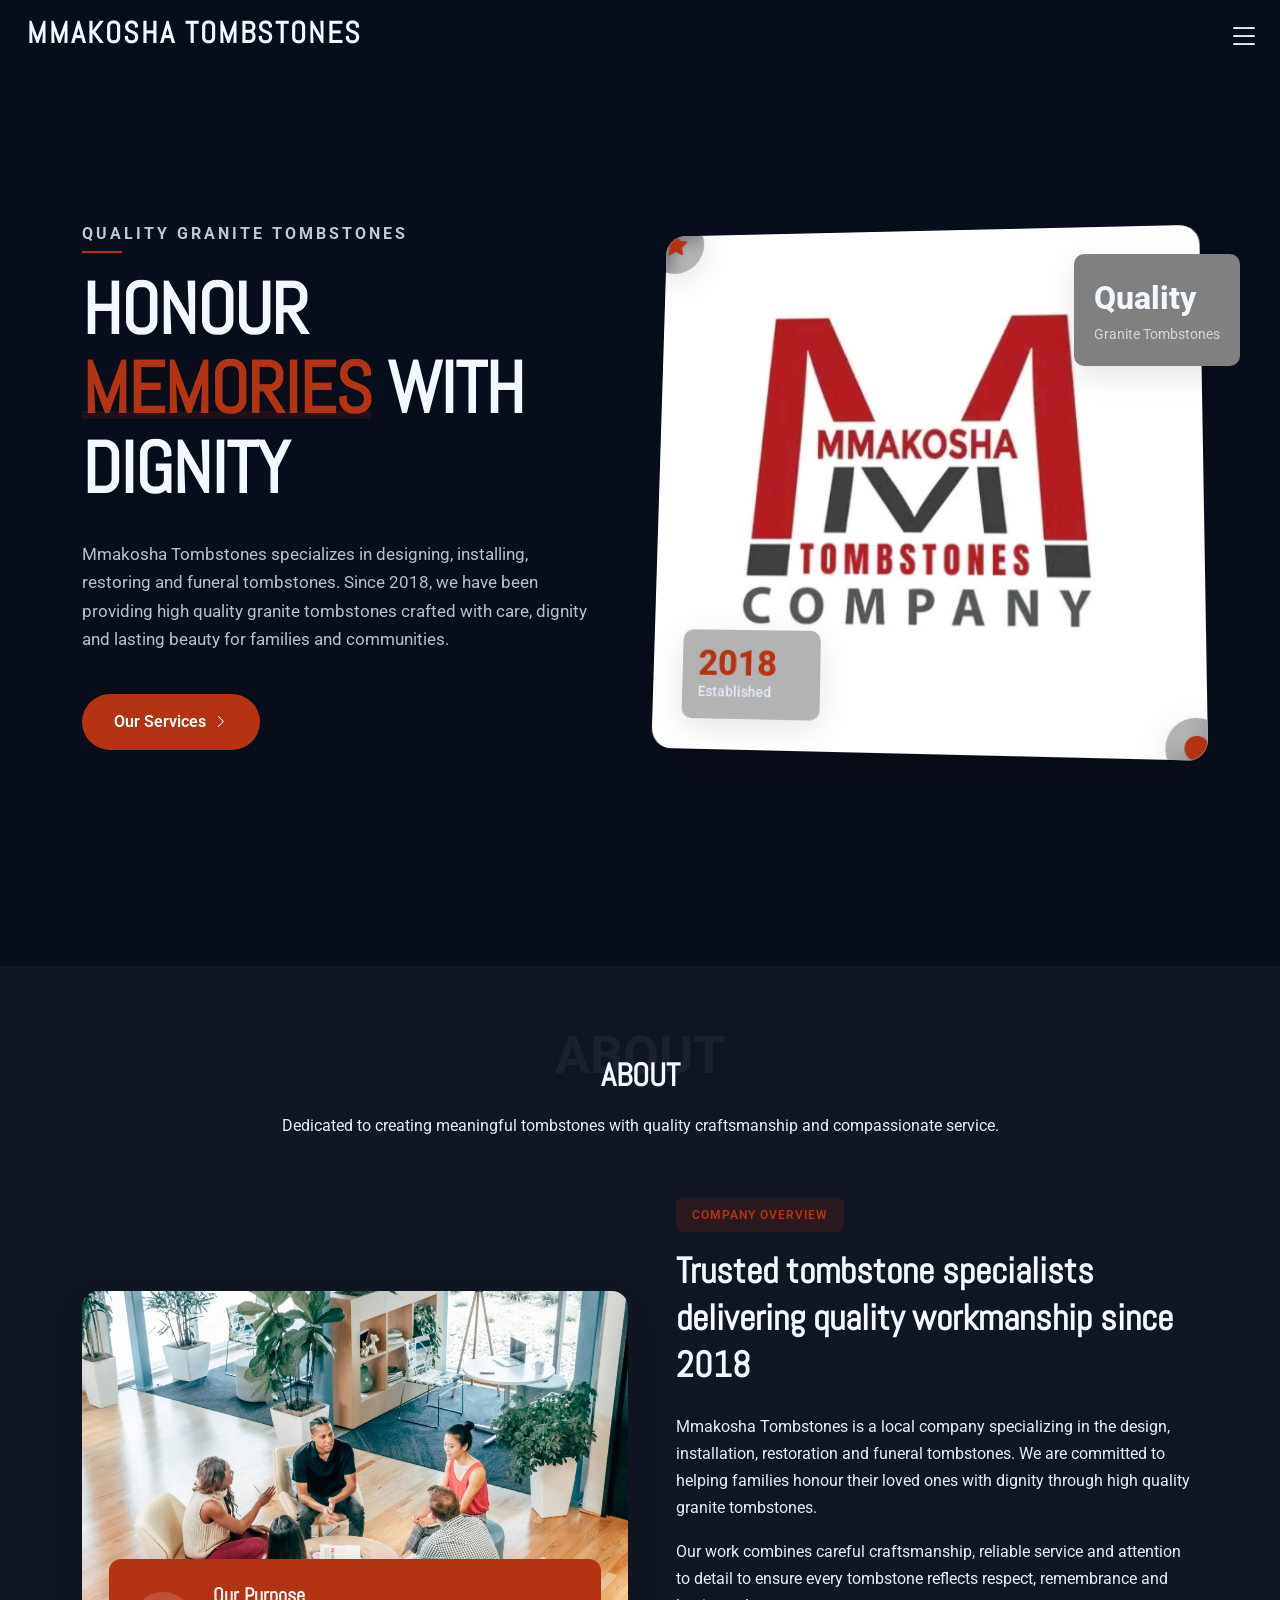
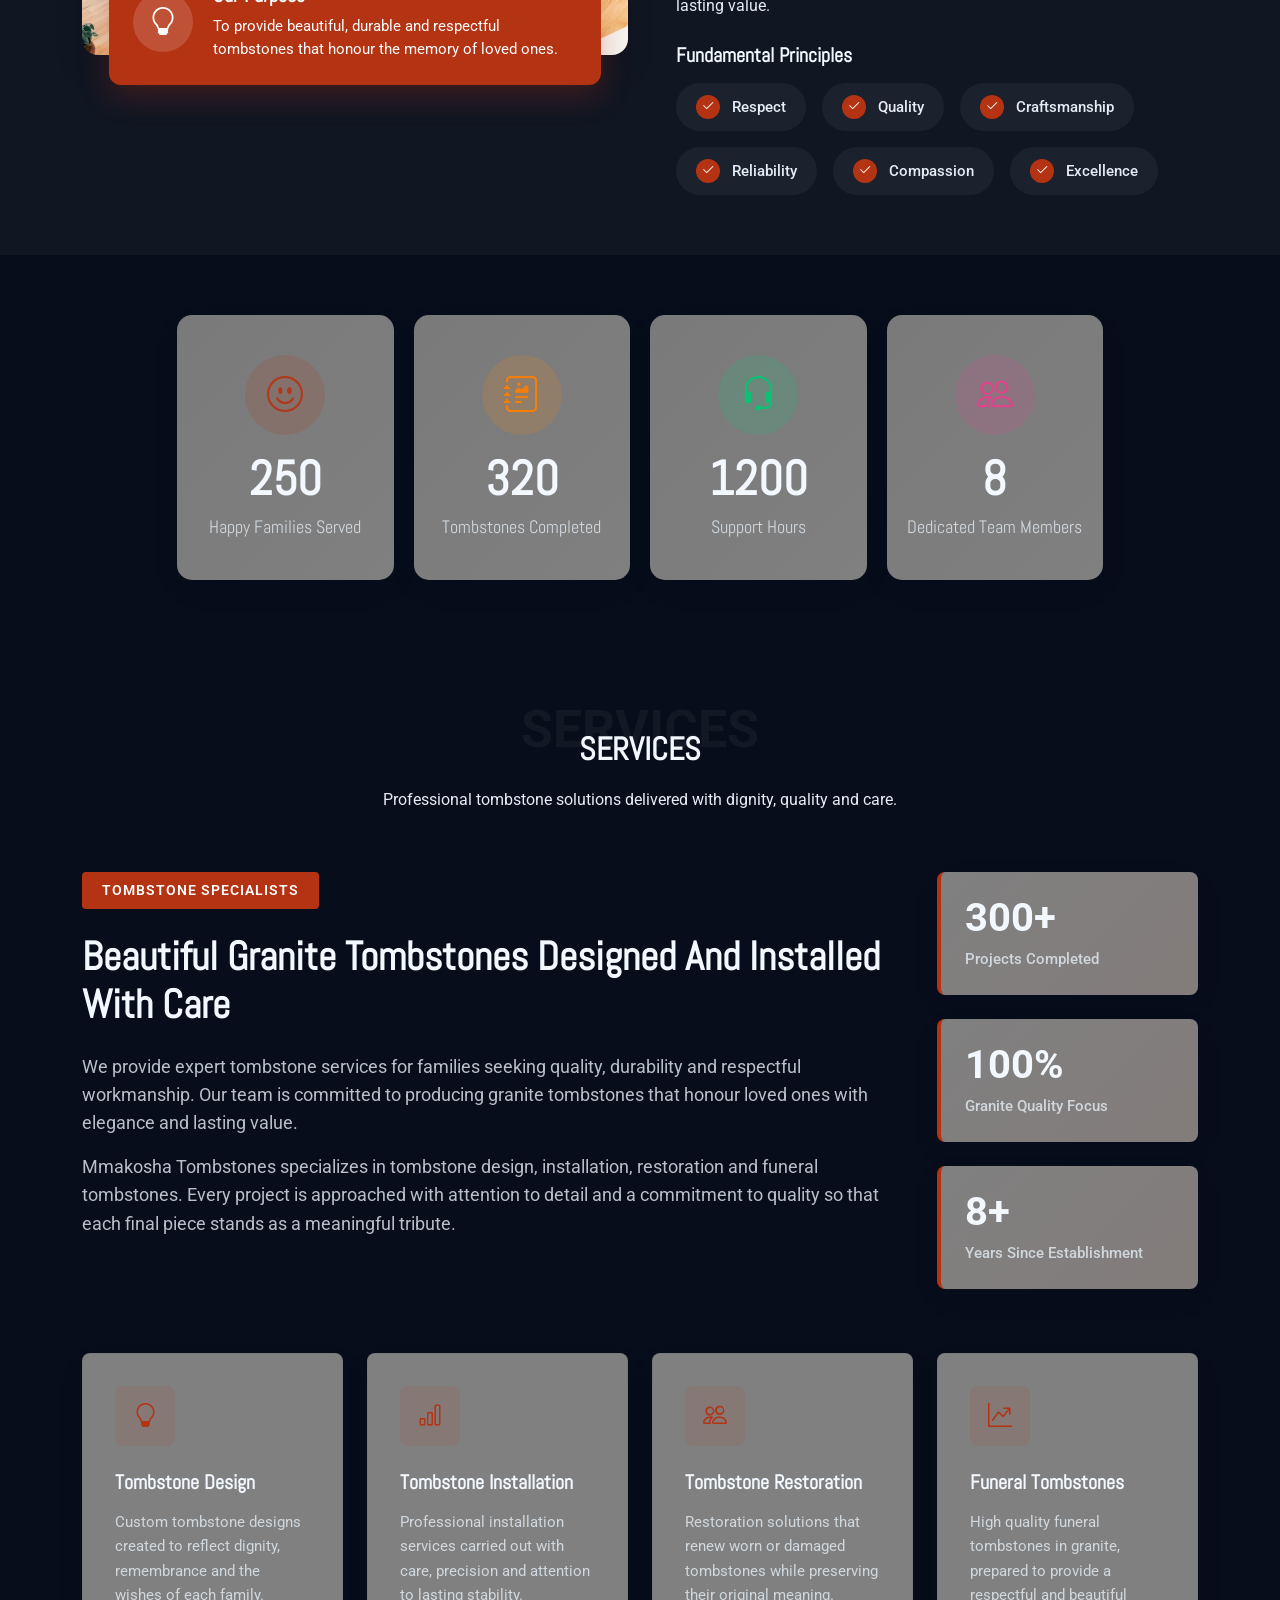
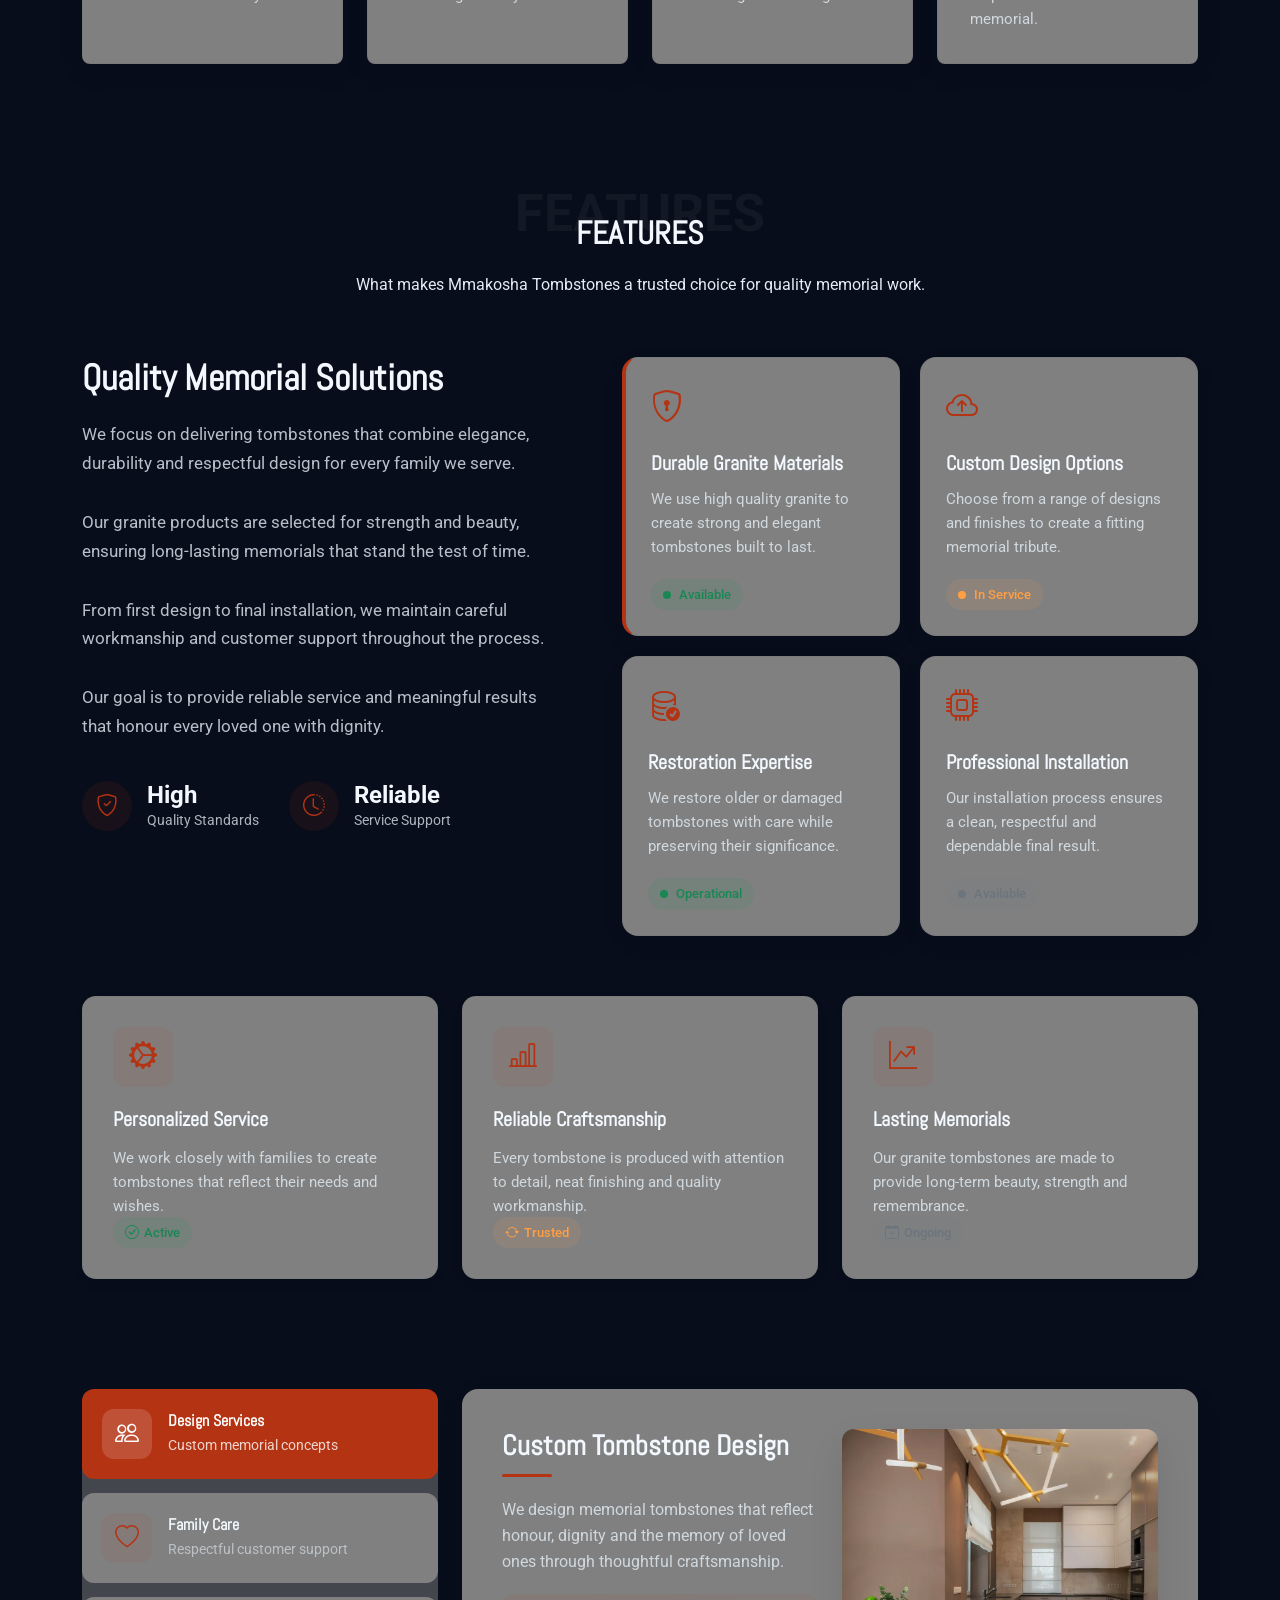
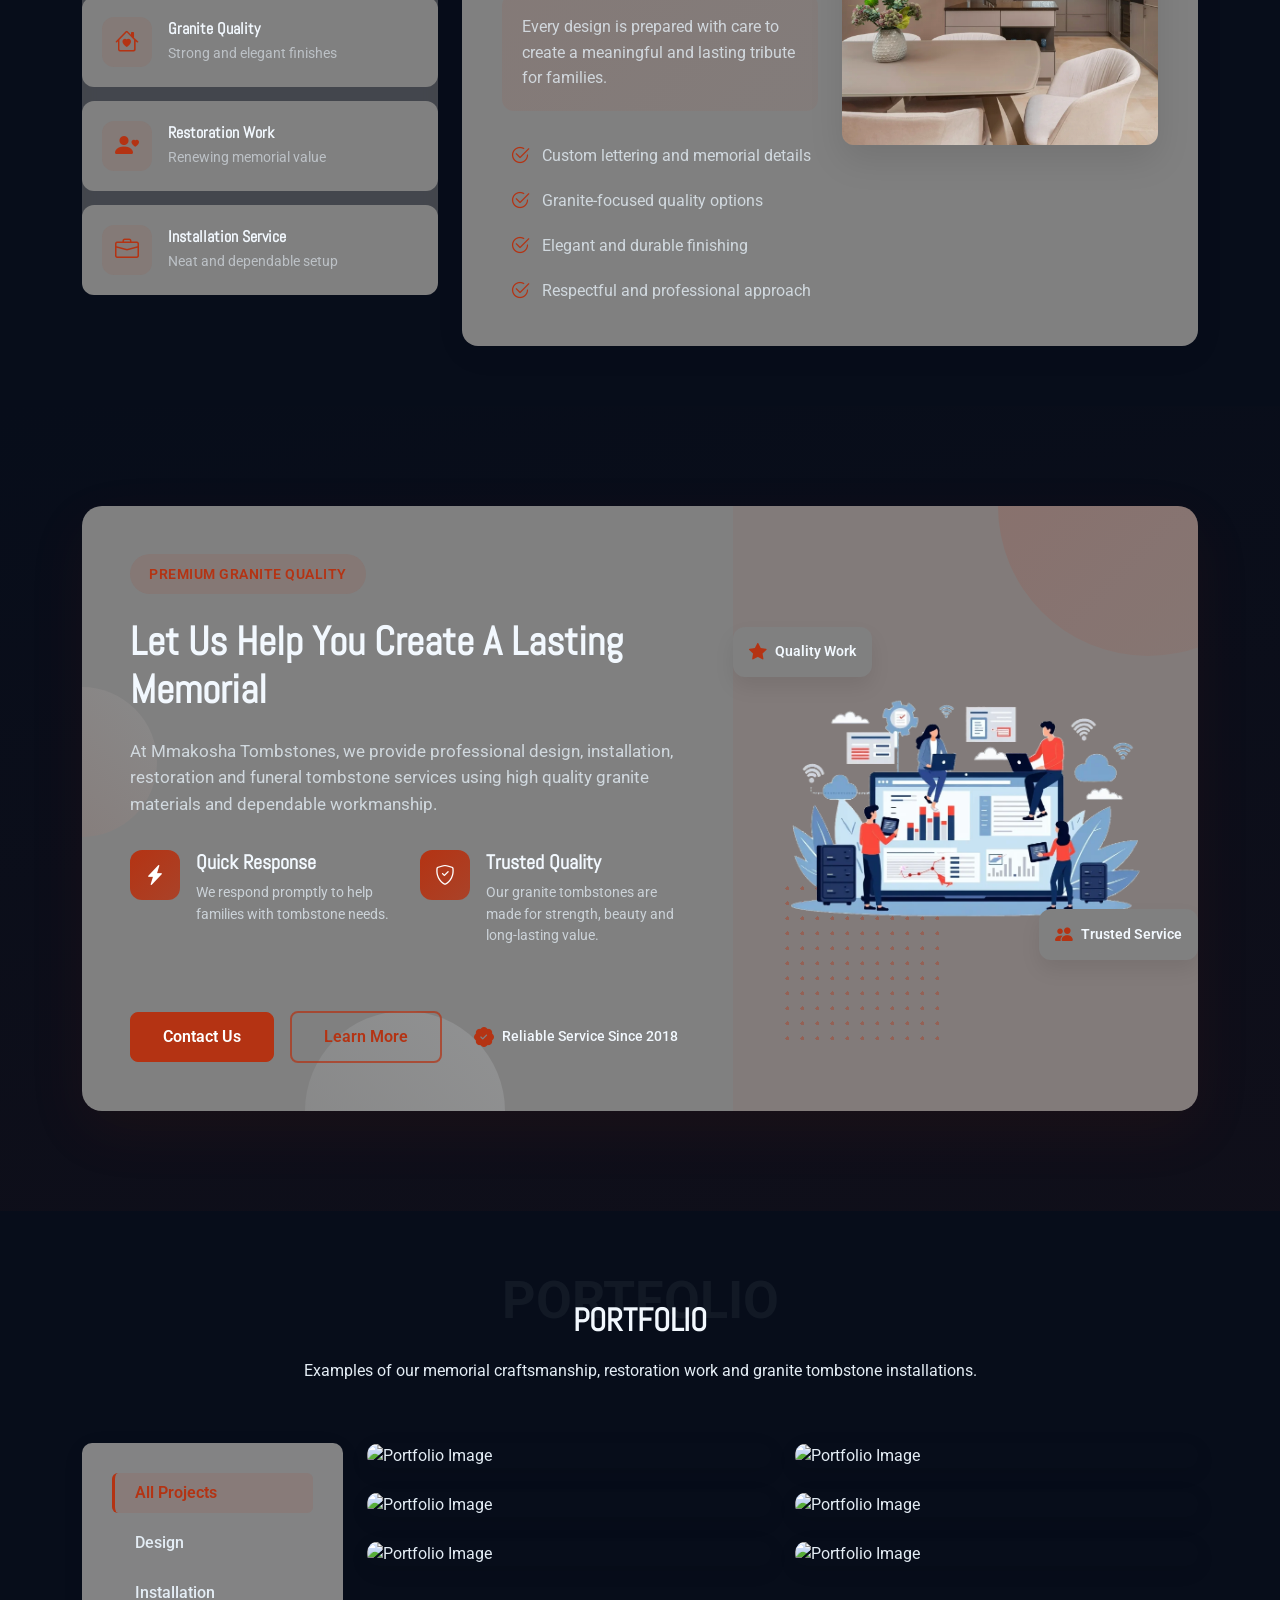
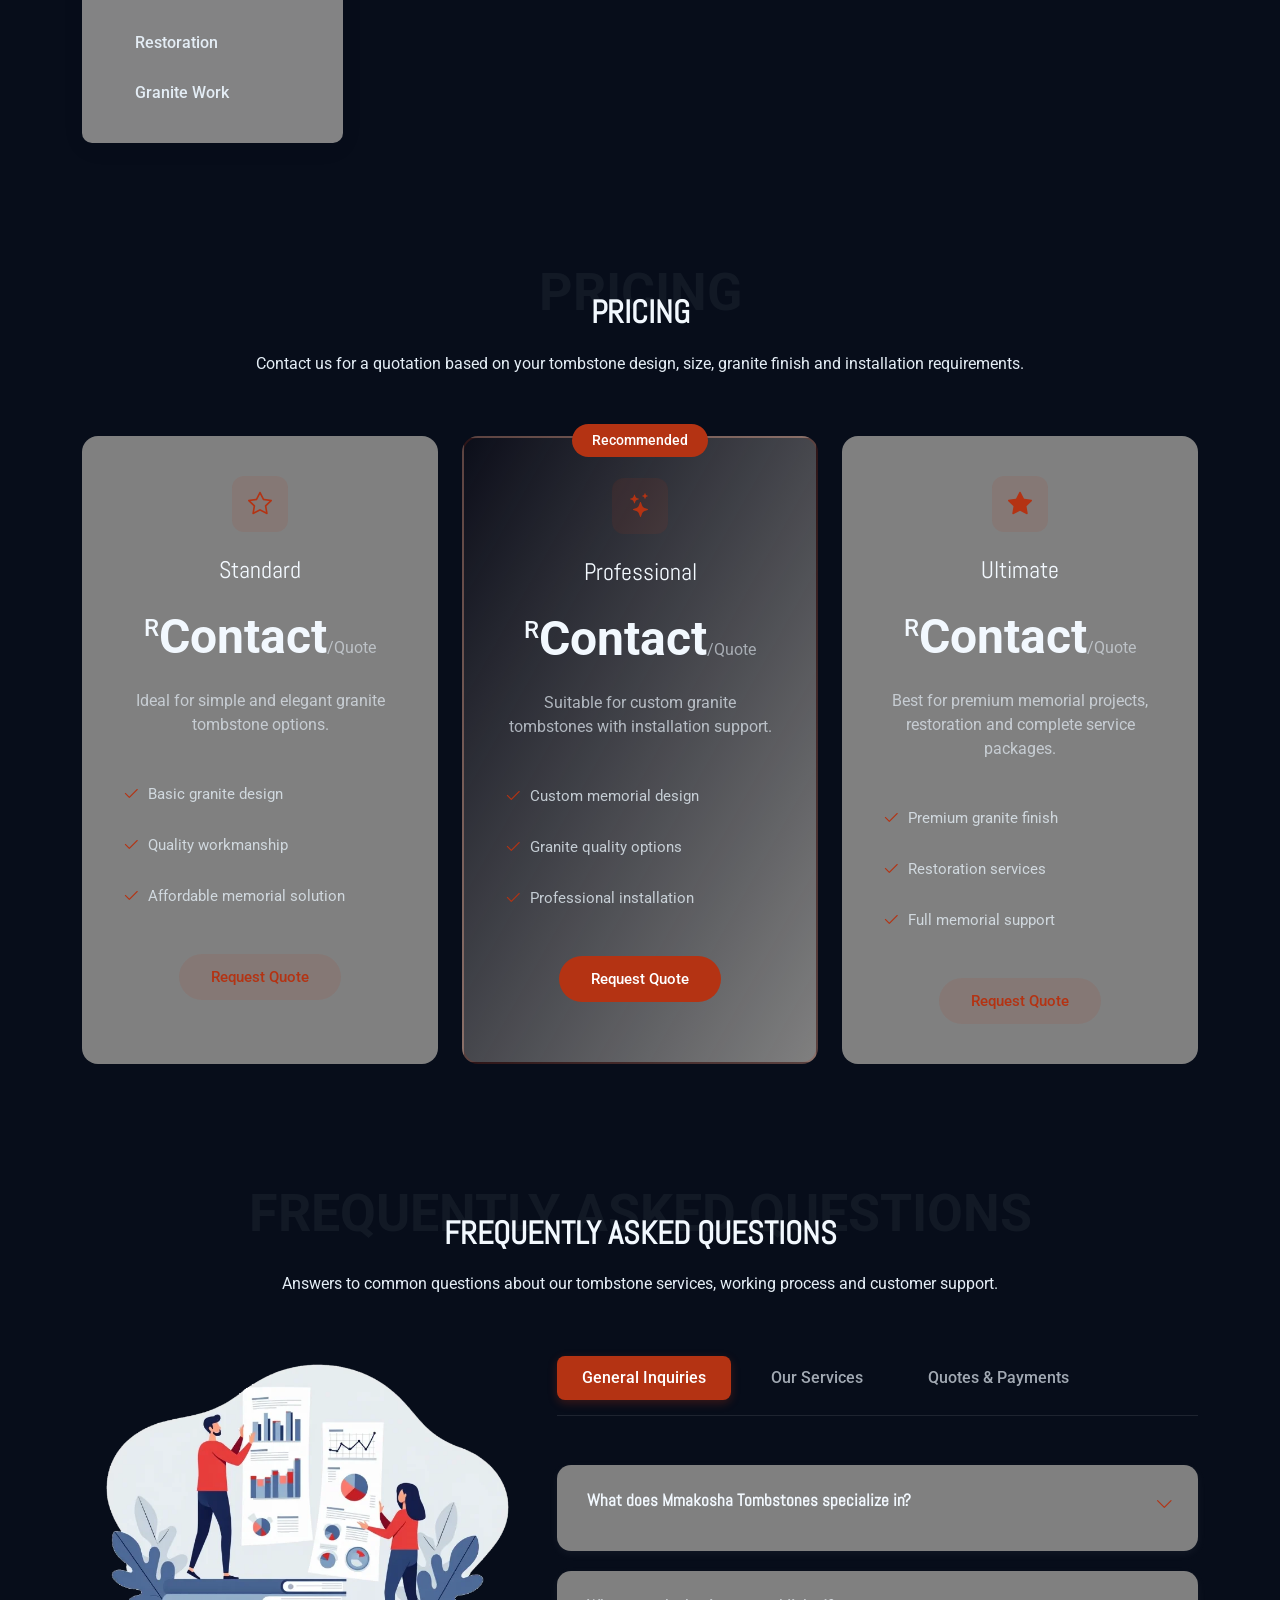
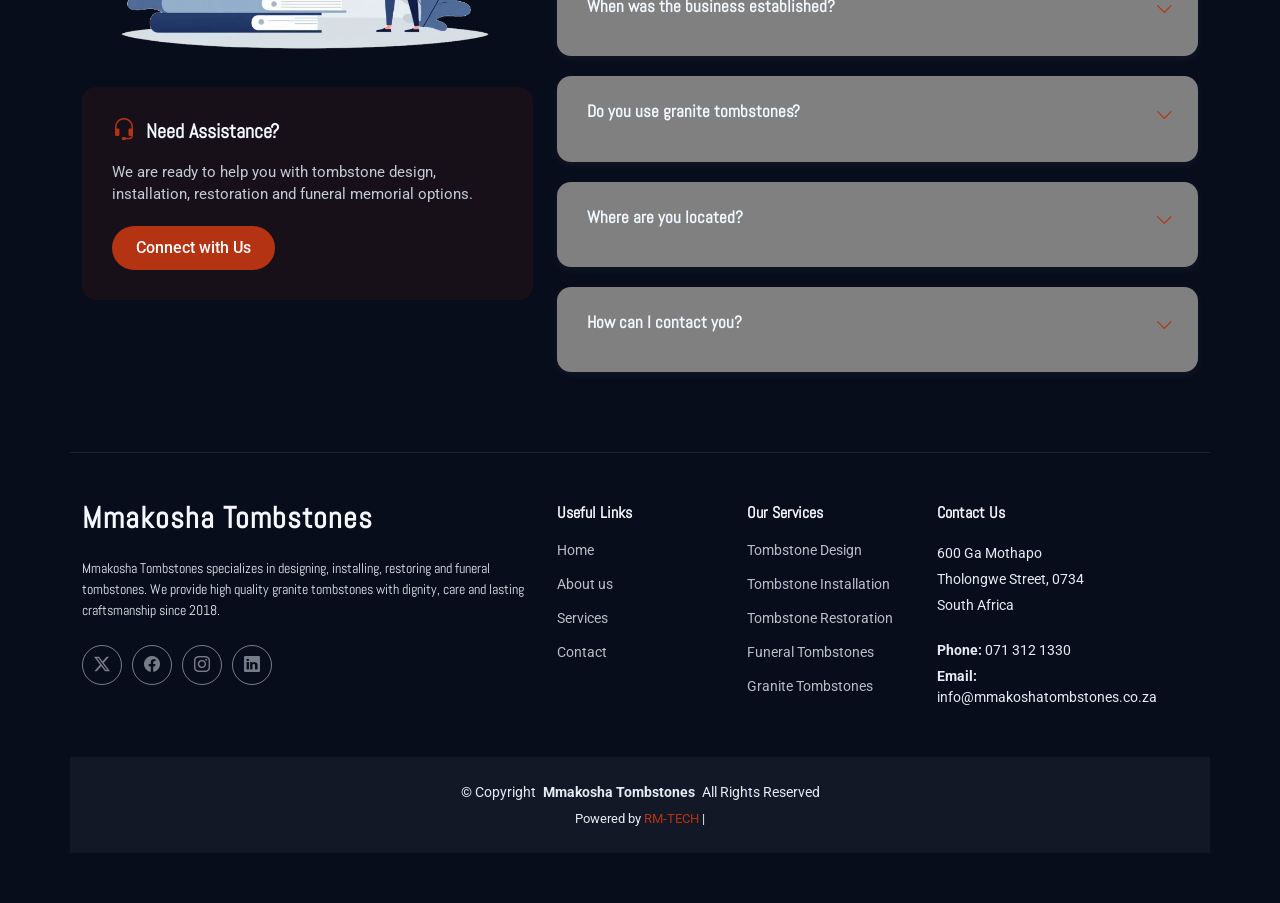
==== index.html @ a197d0bd "Initial commit" ====
<!DOCTYPE html>
<html lang="en">

<head>
  <meta charset="utf-8">
  <meta content="width=device-width, initial-scale=1.0" name="viewport">
  <title>Index - Mmakosha Tombstones</title>
  <meta name="description" content="Mmakosha Tombstones specializes in designing, installing, restoring and funeral tombstones with high quality granite tombstones. Established in 2018.">
  <meta name="keywords" content="Mmakosha Tombstones, granite tombstones, funeral tombstones, tombstone installation, tombstone restoration">

  <!-- Favicons -->
  <link href="assets/img/logo.jpg" rel="icon">
  <link href="assets/img/logo.jpg" rel="apple-touch-icon">

  <!-- Fonts -->
  <link href="https://fonts.googleapis.com" rel="preconnect">
  <link href="https://fonts.gstatic.com" rel="preconnect" crossorigin>
  <link href="https://fonts.googleapis.com/css2?family=Roboto:ital,wght@0,100;0,300;0,400;0,500;0,700;0,900;1,100;1,300;1,400;1,500;1,700;1,900&family=Mukta:wght@200;300;400;500;600;700;800&family=Abel:wght@400&display=swap" rel="stylesheet">

  <!-- Vendor CSS Files -->
  <link href="assets/vendor/bootstrap/css/bootstrap.min.css" rel="stylesheet">
  <link href="assets/vendor/bootstrap-icons/bootstrap-icons.css" rel="stylesheet">
  <link href="assets/vendor/aos/aos.css" rel="stylesheet">
  <link href="assets/vendor/swiper/swiper-bundle.min.css" rel="stylesheet">
  <link href="assets/vendor/glightbox/css/glightbox.min.css" rel="stylesheet">

  <!-- Main CSS File -->
  <link href="assets/css/main.css" rel="stylesheet">
</head>

<body class="index-page">

  <header id="header" class="header d-flex align-items-center position-relative">
    <div class="container-fluid position-relative d-flex align-items-center justify-content-between">

      <a href="index.html" class="logo d-flex align-items-center">
        <!-- Uncomment the line below if you also wish to use an image logo -->
        <!-- <img src="assets/img/logo.webp" alt=""> -->
        <h1 class="sitename">Mmakosha Tombstones</h1>
      </a>

      <nav id="navmenu" class="navmenu">
        <ul>
          <li><a href="#hero" class="active">Home</a></li>
          <li><a href="about.html">About</a></li>
          <li><a href="services.html">Services</a></li>
          <li><a href="contact.html">Contact</a></li>
        </ul>
        <i class="mobile-nav-toggle d-xl-none bi bi-list"></i>
      </nav>

    </div>
  </header>

  <main class="main">

    <!-- Hero Section -->
    <section id="hero" class="hero section">
      <div class="container">
        <div class="row align-items-center">
          <div class="col-lg-6 hero-content" data-aos="fade-up" data-aos-delay="100">
            <div class="subtitle">
              <span>QUALITY GRANITE TOMBSTONES</span>
            </div>

            <h1 class="title">
              HONOUR <span class="highlight">MEMORIES</span> WITH DIGNITY
            </h1>

            <div class="description">
              <p>Mmakosha Tombstones specializes in designing, installing, restoring and funeral tombstones. Since 2018, we have been providing high quality granite tombstones crafted with care, dignity and lasting beauty for families and communities.</p>
            </div>

            <div class="hero-buttons">
              <a href="#services" class="primary-btn">
                Our Services
                <i class="bi bi-chevron-right"></i>
              </a>
            </div>
          </div>

          <div class="col-lg-6 hero-visual" data-aos="fade-up" data-aos-delay="200">
            <div class="image-wrapper">
              <img src="assets/img/logo.jpg" alt="Mmakosha Tombstones" class="main-image">

              <div class="floating-element top-left">
                <i class="bi bi-star-fill"></i>
              </div>

              <div class="floating-element bottom-right">
                <i class="bi bi-circle-fill"></i>
              </div>

              <div class="experience-badge">
                <span class="years">2018</span>
                <span class="text">Established</span>
              </div>
            </div>

            <div class="client-counter">
              <div class="counter-number">
                <span>Quality</span>
              </div>
              <div class="counter-text">
                <span>Granite Tombstones</span>
              </div>
            </div>
          </div>
        </div>
      </div>
    </section><!-- /Hero Section -->

    <!-- About Section -->
    <section id="about" class="about section light-background">

      <!-- Section Title -->
      <div class="container section-title" data-aos="fade-up">
        <span class="description-title">About</span>
        <h2>About</h2>
        <p>Dedicated to creating meaningful tombstones with quality craftsmanship and compassionate service.</p>
      </div><!-- End Section Title -->

      <div class="container" data-aos="fade-up" data-aos-delay="100">

        <div class="row align-items-center gy-5">
          <div class="col-lg-6" data-aos="fade-up" data-aos-delay="100">
            <div class="about-image-wrapper position-relative">
              <img src="assets/img/about/about-8.webp" alt="About Mmakosha Tombstones" class="img-fluid rounded-4">
              <div class="mission-card">
                <div class="mission-icon">
                  <i class="bi bi-lightbulb"></i>
                </div>
                <div class="mission-content">
                  <h4>Our Purpose</h4>
                  <p>To provide beautiful, durable and respectful tombstones that honour the memory of loved ones.</p>
                </div>
              </div>
            </div>
          </div>

          <div class="col-lg-6" data-aos="fade-up" data-aos-delay="200">
            <div class="about-content ps-lg-4">
              <div class="tag-badge" data-aos="fade-up" data-aos-delay="100">COMPANY OVERVIEW</div>
              <h2 class="mb-4" data-aos="fade-up" data-aos-delay="200">Trusted tombstone specialists delivering quality workmanship since 2018</h2>

              <div class="about-info" data-aos="fade-up" data-aos-delay="300">
                <p>Mmakosha Tombstones is a local company specializing in the design, installation, restoration and funeral tombstones. We are committed to helping families honour their loved ones with dignity through high quality granite tombstones.</p>
                <p>Our work combines careful craftsmanship, reliable service and attention to detail to ensure every tombstone reflects respect, remembrance and lasting value.</p>
              </div>

              <h4 class="values-title mt-4 mb-3" data-aos="fade-up" data-aos-delay="400">Fundamental Principles</h4>

              <div class="values-list" data-aos="fade-up" data-aos-delay="500">
                <div class="value-item">
                  <div class="value-icon"><i class="bi bi-check2"></i></div>
                  <span class="value-text">Respect</span>
                </div>
                <div class="value-item">
                  <div class="value-icon"><i class="bi bi-check2"></i></div>
                  <span class="value-text">Quality</span>
                </div>
                <div class="value-item">
                  <div class="value-icon"><i class="bi bi-check2"></i></div>
                  <span class="value-text">Craftsmanship</span>
                </div>
                <div class="value-item">
                  <div class="value-icon"><i class="bi bi-check2"></i></div>
                  <span class="value-text">Reliability</span>
                </div>
                <div class="value-item">
                  <div class="value-icon"><i class="bi bi-check2"></i></div>
                  <span class="value-text">Compassion</span>
                </div>
                <div class="value-item">
                  <div class="value-icon"><i class="bi bi-check2"></i></div>
                  <span class="value-text">Excellence</span>
                </div>
              </div>
            </div>
          </div>
        </div>

      </div>

    </section><!-- /About Section -->

    <!-- Stats Section -->
    <section id="stats" class="stats section">

      <div class="container" data-aos="fade-up" data-aos-delay="100">

        <div class="row justify-content-center">
          <div class="col-lg-10">
            <div class="stats-wrapper">
              <div class="stats-item" data-aos="zoom-in" data-aos-delay="150">
                <div class="icon-wrapper">
                  <i class="bi bi-emoji-smile"></i>
                </div>
                <span data-purecounter-start="0" data-purecounter-end="250" data-purecounter-duration="1" class="purecounter"></span>
                <p>Happy Families Served</p>
              </div><!-- End Stats Item -->

              <div class="stats-item" data-aos="zoom-in" data-aos-delay="200">
                <div class="icon-wrapper">
                  <i class="bi bi-journal-richtext"></i>
                </div>
                <span data-purecounter-start="0" data-purecounter-end="320" data-purecounter-duration="1" class="purecounter"></span>
                <p>Tombstones Completed</p>
              </div><!-- End Stats Item -->

              <div class="stats-item" data-aos="zoom-in" data-aos-delay="250">
                <div class="icon-wrapper">
                  <i class="bi bi-headset"></i>
                </div>
                <span data-purecounter-start="0" data-purecounter-end="1200" data-purecounter-duration="1" class="purecounter"></span>
                <p>Support Hours</p>
              </div><!-- End Stats Item -->

              <div class="stats-item" data-aos="zoom-in" data-aos-delay="300">
                <div class="icon-wrapper">
                  <i class="bi bi-people"></i>
                </div>
                <span data-purecounter-start="0" data-purecounter-end="8" data-purecounter-duration="1" class="purecounter"></span>
                <p>Dedicated Team Members</p>
              </div><!-- End Stats Item -->
            </div>
          </div>
        </div>

      </div>

    </section><!-- /Stats Section -->

    <!-- Services Section -->
    <section id="services" class="services section">

      <!-- Section Title -->
      <div class="container section-title" data-aos="fade-up">
        <span class="description-title">Services</span>
        <h2>Services</h2>
        <p>Professional tombstone solutions delivered with dignity, quality and care.</p>
      </div><!-- End Section Title -->

      <div class="container" data-aos="fade-up" data-aos-delay="100">

        <div class="services-header">
          <div class="row">
            <div class="col-lg-9" data-aos="fade-right">
              <div class="services-intro">
                <div class="services-tag">Tombstone Specialists</div>
                <h2>Beautiful Granite Tombstones Designed And Installed With Care</h2>
                <p>We provide expert tombstone services for families seeking quality, durability and respectful workmanship. Our team is committed to producing granite tombstones that honour loved ones with elegance and lasting value.</p>
                <p>Mmakosha Tombstones specializes in tombstone design, installation, restoration and funeral tombstones. Every project is approached with attention to detail and a commitment to quality so that each final piece stands as a meaningful tribute.</p>
              </div>
            </div>
            <div class="col-lg-3" data-aos="fade-left">
              <div class="services-stats">
                <div class="stat-item">
                  <span class="stat-number">300+</span>
                  <span class="stat-label">Projects Completed</span>
                </div>
                <div class="stat-item">
                  <span class="stat-number">100%</span>
                  <span class="stat-label">Granite Quality Focus</span>
                </div>
                <div class="stat-item">
                  <span class="stat-number">8+</span>
                  <span class="stat-label">Years Since Establishment</span>
                </div>
              </div>
            </div>
          </div>
        </div>

        <div class="row g-4">
          <div class="col-lg-3 col-md-6" data-aos="fade-up" data-aos-delay="100">
            <div class="service-card">
              <div class="service-card-inner">
                <div class="service-icon">
                  <i class="bi bi-lightbulb"></i>
                </div>
                <h3>Tombstone Design</h3>
                <p>Custom tombstone designs created to reflect dignity, remembrance and the wishes of each family.</p>
              </div>
            </div>
          </div>

          <div class="col-lg-3 col-md-6" data-aos="fade-up" data-aos-delay="200">
            <div class="service-card">
              <div class="service-card-inner">
                <div class="service-icon">
                  <i class="bi bi-bar-chart"></i>
                </div>
                <h3>Tombstone Installation</h3>
                <p>Professional installation services carried out with care, precision and attention to lasting stability.</p>
              </div>
            </div>
          </div>

          <div class="col-lg-3 col-md-6" data-aos="fade-up" data-aos-delay="300">
            <div class="service-card">
              <div class="service-card-inner">
                <div class="service-icon">
                  <i class="bi bi-people"></i>
                </div>
                <h3>Tombstone Restoration</h3>
                <p>Restoration solutions that renew worn or damaged tombstones while preserving their original meaning.</p>
              </div>
            </div>
          </div>

          <div class="col-lg-3 col-md-6" data-aos="fade-up" data-aos-delay="400">
            <div class="service-card">
              <div class="service-card-inner">
                <div class="service-icon">
                  <i class="bi bi-graph-up-arrow"></i>
                </div>
                <h3>Funeral Tombstones</h3>
                <p>High quality funeral tombstones in granite, prepared to provide a respectful and beautiful memorial.</p>
              </div>
            </div>
          </div>
        </div>

      </div>

    </section><!-- /Services Section -->

    <!-- Features Section -->
    <section id="features" class="features section">

      <!-- Section Title -->
      <div class="container section-title" data-aos="fade-up">
        <span class="description-title">Features</span>
        <h2>Features</h2>
        <p>What makes Mmakosha Tombstones a trusted choice for quality memorial work.</p>
      </div><!-- End Section Title -->

      <div class="container" data-aos="fade-up" data-aos-delay="100">

        <div class="features-overview">
          <div class="main-heading" data-aos="fade-right" data-aos-delay="200">
            <h2>Quality Memorial Solutions</h2>
            <p>We focus on delivering tombstones that combine elegance, durability and respectful design for every family we serve.</p>
            <p>Our granite products are selected for strength and beauty, ensuring long-lasting memorials that stand the test of time.</p>
            <p>From first design to final installation, we maintain careful workmanship and customer support throughout the process.</p>
            <p>Our goal is to provide reliable service and meaningful results that honour every loved one with dignity.</p>
            <div class="achievement-badges">
              <div class="achievement">
                <span class="achievement-icon">
                  <i class="bi bi-shield-check"></i>
                </span>
                <div class="achievement-info">
                  <span class="achievement-value">High</span>
                  <span class="achievement-label">Quality Standards</span>
                </div>
              </div>
              <div class="achievement">
                <span class="achievement-icon">
                  <i class="bi bi-clock-history"></i>
                </span>
                <div class="achievement-info">
                  <span class="achievement-value">Reliable</span>
                  <span class="achievement-label">Service Support</span>
                </div>
              </div>
            </div>
          </div>

          <div class="features-card-wrapper" data-aos="fade-left" data-aos-delay="300">
            <div class="features-row">
              <div class="feature-card feature-primary" data-aos="zoom-in" data-aos-delay="200">
                <div class="feature-icon">
                  <i class="bi bi-shield-lock"></i>
                </div>
                <div class="feature-details">
                  <h3>Durable Granite Materials</h3>
                  <p>We use high quality granite to create strong and elegant tombstones built to last.</p>
                  <div class="feature-status active">
                    <span class="status-indicator"></span>
                    <span class="status-text">Available</span>
                  </div>
                </div>
              </div>

              <div class="feature-card" data-aos="zoom-in" data-aos-delay="300">
                <div class="feature-icon">
                  <i class="bi bi-cloud-arrow-up"></i>
                </div>
                <div class="feature-details">
                  <h3>Custom Design Options</h3>
                  <p>Choose from a range of designs and finishes to create a fitting memorial tribute.</p>
                  <div class="feature-status pending">
                    <span class="status-indicator"></span>
                    <span class="status-text">In Service</span>
                  </div>
                </div>
              </div>
            </div>

            <div class="features-row">
              <div class="feature-card" data-aos="zoom-in" data-aos-delay="400">
                <div class="feature-icon">
                  <i class="bi bi-database-check"></i>
                </div>
                <div class="feature-details">
                  <h3>Restoration Expertise</h3>
                  <p>We restore older or damaged tombstones with care while preserving their significance.</p>
                  <div class="feature-status active">
                    <span class="status-indicator"></span>
                    <span class="status-text">Operational</span>
                  </div>
                </div>
              </div>

              <div class="feature-card" data-aos="zoom-in" data-aos-delay="500">
                <div class="feature-icon">
                  <i class="bi bi-cpu"></i>
                </div>
                <div class="feature-details">
                  <h3>Professional Installation</h3>
                  <p>Our installation process ensures a clean, respectful and dependable final result.</p>
                  <div class="feature-status scheduled">
                    <span class="status-indicator"></span>
                    <span class="status-text">Available</span>
                  </div>
                </div>
              </div>
            </div>
          </div>
        </div>

        <div class="additional-features" data-aos="fade-up" data-aos-delay="100">
          <div class="row gx-4 gy-4">
            <div class="col-lg-4 col-md-6" data-aos="fade-up" data-aos-delay="200">
              <div class="additional-feature-card">
                <div class="icon-container">
                  <i class="bi bi-gear-wide-connected"></i>
                </div>
                <h4>Personalized Service</h4>
                <p>We work closely with families to create tombstones that reflect their needs and wishes.</p>
                <div class="feature-tag active">
                  <i class="bi bi-check-circle"></i> Active
                </div>
              </div>
            </div>

            <div class="col-lg-4 col-md-6" data-aos="fade-up" data-aos-delay="300">
              <div class="additional-feature-card">
                <div class="icon-container">
                  <i class="bi bi-bar-chart-line"></i>
                </div>
                <h4>Reliable Craftsmanship</h4>
                <p>Every tombstone is produced with attention to detail, neat finishing and quality workmanship.</p>
                <div class="feature-tag pending">
                  <i class="bi bi-arrow-repeat"></i> Trusted
                </div>
              </div>
            </div>

            <div class="col-lg-4 col-md-6" data-aos="fade-up" data-aos-delay="400">
              <div class="additional-feature-card">
                <div class="icon-container">
                  <i class="bi bi-graph-up-arrow"></i>
                </div>
                <h4>Lasting Memorials</h4>
                <p>Our granite tombstones are made to provide long-term beauty, strength and remembrance.</p>
                <div class="feature-tag scheduled">
                  <i class="bi bi-calendar-check"></i> Ongoing
                </div>
              </div>
            </div>
          </div>
        </div>
      </div>

    </section><!-- /Features Section -->

    <!-- Features Alt Section -->
    <section id="features-alt" class="features-alt section">

      <div class="container" data-aos="fade-up" data-aos-delay="100">

        <div class="row g-4">
          <div class="col-lg-4">
            <ul class="nav nav-tabs flex-column" role="tablist" data-aos="fade-right" data-aos-delay="200">
              <li class="nav-item">
                <a class="nav-link active" data-bs-toggle="tab" data-bs-target="#features-alt-tab-1" role="tab">
                  <div class="d-flex align-items-center">
                    <div class="icon-box">
                      <i class="bi bi-people"></i>
                    </div>
                    <div class="ms-3">
                      <h4>Design Services</h4>
                      <p>Custom memorial concepts</p>
                    </div>
                  </div>
                </a>
              </li>
              <li class="nav-item">
                <a class="nav-link" data-bs-toggle="tab" data-bs-target="#features-alt-tab-2" role="tab">
                  <div class="d-flex align-items-center">
                    <div class="icon-box">
                      <i class="bi bi-heart"></i>
                    </div>
                    <div class="ms-3">
                      <h4>Family Care</h4>
                      <p>Respectful customer support</p>
                    </div>
                  </div>
                </a>
              </li>
              <li class="nav-item">
                <a class="nav-link" data-bs-toggle="tab" data-bs-target="#features-alt-tab-3" role="tab">
                  <div class="d-flex align-items-center">
                    <div class="icon-box">
                      <i class="bi bi-house-heart"></i>
                    </div>
                    <div class="ms-3">
                      <h4>Granite Quality</h4>
                      <p>Strong and elegant finishes</p>
                    </div>
                  </div>
                </a>
              </li>
              <li class="nav-item">
                <a class="nav-link" data-bs-toggle="tab" data-bs-target="#features-alt-tab-4" role="tab">
                  <div class="d-flex align-items-center">
                    <div class="icon-box">
                      <i class="bi bi-person-heart"></i>
                    </div>
                    <div class="ms-3">
                      <h4>Restoration Work</h4>
                      <p>Renewing memorial value</p>
                    </div>
                  </div>
                </a>
              </li>
              <li class="nav-item">
                <a class="nav-link" data-bs-toggle="tab" data-bs-target="#features-alt-tab-5" role="tab">
                  <div class="d-flex align-items-center">
                    <div class="icon-box">
                      <i class="bi bi-briefcase"></i>
                    </div>
                    <div class="ms-3">
                      <h4>Installation Service</h4>
                      <p>Neat and dependable setup</p>
                    </div>
                  </div>
                </a>
              </li>
            </ul>
          </div>

          <div class="col-lg-8">
            <div class="tab-content" data-aos="fade-up" data-aos-delay="300">
              <div class="tab-pane fade active show" id="features-alt-tab-1" role="tabpanel">
                <div class="content-box">
                  <div class="row g-4">
                    <div class="col-lg-6">
                      <h3>Custom Tombstone Design</h3>
                      <p>We design memorial tombstones that reflect honour, dignity and the memory of loved ones through thoughtful craftsmanship.</p>
                      <p class="highlight">Every design is prepared with care to create a meaningful and lasting tribute for families.</p>
                      <ul class="features-list">
                        <li>
                          <i class="bi bi-check2-circle"></i>
                          <span>Custom lettering and memorial details</span>
                        </li>
                        <li>
                          <i class="bi bi-check2-circle"></i>
                          <span>Granite-focused quality options</span>
                        </li>
                        <li>
                          <i class="bi bi-check2-circle"></i>
                          <span>Elegant and durable finishing</span>
                        </li>
                        <li>
                          <i class="bi bi-check2-circle"></i>
                          <span>Respectful and professional approach</span>
                        </li>
                      </ul>
                    </div>
                    <div class="col-lg-6">
                      <div class="image-box">
                        <img src="assets/img/misc/misc-square-6.webp" alt="" class="img-fluid" loading="lazy">
                      </div>
                    </div>
                  </div>
                </div>
              </div>

              <div class="tab-pane fade" id="features-alt-tab-2" role="tabpanel">
                <div class="content-box">
                  <div class="row g-4">
                    <div class="col-lg-6">
                      <h3>Compassionate Family Support</h3>
                      <p>We understand the importance of memorial work and provide service with patience, care and respect throughout the process.</p>
                      <p class="highlight">Our goal is to help families make confident choices during important moments of remembrance.</p>
                      <ul class="features-list">
                        <li>
                          <i class="bi bi-check2-circle"></i>
                          <span>Friendly communication</span>
                        </li>
                        <li>
                          <i class="bi bi-check2-circle"></i>
                          <span>Guidance on suitable options</span>
                        </li>
                        <li>
                          <i class="bi bi-check2-circle"></i>
                          <span>Reliable turnaround support</span>
                        </li>
                        <li>
                          <i class="bi bi-check2-circle"></i>
                          <span>Service with dignity</span>
                        </li>
                      </ul>
                    </div>
                    <div class="col-lg-6">
                      <div class="image-box">
                        <img src="assets/img/misc/misc-square-13.webp" alt="" class="img-fluid" loading="lazy">
                      </div>
                    </div>
                  </div>
                </div>
              </div>

              <div class="tab-pane fade" id="features-alt-tab-3" role="tabpanel">
                <div class="content-box">
                  <div class="row g-4">
                    <div class="col-lg-6">
                      <h3>High Quality Granite</h3>
                      <p>Our granite tombstones are selected for durability, visual appeal and the ability to preserve memorial beauty for years.</p>
                      <p class="highlight">Quality materials are at the heart of every memorial we produce.</p>
                      <ul class="features-list">
                        <li>
                          <i class="bi bi-check2-circle"></i>
                          <span>Strong and lasting material</span>
                        </li>
                        <li>
                          <i class="bi bi-check2-circle"></i>
                          <span>Neat and polished finish</span>
                        </li>
                        <li>
                          <i class="bi bi-check2-circle"></i>
                          <span>Suitable for custom memorial work</span>
                        </li>
                        <li>
                          <i class="bi bi-check2-circle"></i>
                          <span>Professional presentation</span>
                        </li>
                      </ul>
                    </div>
                    <div class="col-lg-6">
                      <div class="image-box">
                        <img src="assets/img/misc/misc-square-3.webp" alt="" class="img-fluid" loading="lazy">
                      </div>
                    </div>
                  </div>
                </div>
              </div>

              <div class="tab-pane fade" id="features-alt-tab-4" role="tabpanel">
                <div class="content-box">
                  <div class="row g-4">
                    <div class="col-lg-6">
                      <h3>Tombstone Restoration</h3>
                      <p>We restore old or damaged tombstones to improve their appearance while preserving their meaning and memorial value.</p>
                      <p class="highlight">Restoration helps bring dignity back to important family memorials.</p>
                      <ul class="features-list">
                        <li>
                          <i class="bi bi-check2-circle"></i>
                          <span>Surface renewal and cleaning</span>
                        </li>
                        <li>
                          <i class="bi bi-check2-circle"></i>
                          <span>Careful restoration methods</span>
                        </li>
                        <li>
                          <i class="bi bi-check2-circle"></i>
                          <span>Respect for original memorial design</span>
                        </li>
                        <li>
                          <i class="bi bi-check2-circle"></i>
                          <span>Improved visual condition</span>
                        </li>
                      </ul>
                    </div>
                    <div class="col-lg-6">
                      <div class="image-box">
                        <img src="assets/img/misc/misc-square-5.webp" alt="" class="img-fluid" loading="lazy">
                      </div>
                    </div>
                  </div>
                </div>
              </div>

              <div class="tab-pane fade" id="features-alt-tab-5" role="tabpanel">
                <div class="content-box">
                  <div class="row g-4">
                    <div class="col-lg-6">
                      <h3>Professional Installation</h3>
                      <p>Our installation service ensures each tombstone is placed securely and presented properly at the memorial site.</p>
                      <p class="highlight">We complete every installation with care, neatness and respect for the family and location.</p>
                      <ul class="features-list">
                        <li>
                          <i class="bi bi-check2-circle"></i>
                          <span>Proper placement and alignment</span>
                        </li>
                        <li>
                          <i class="bi bi-check2-circle"></i>
                          <span>Dependable workmanship</span>
                        </li>
                        <li>
                          <i class="bi bi-check2-circle"></i>
                          <span>Respectful on-site service</span>
                        </li>
                        <li>
                          <i class="bi bi-check2-circle"></i>
                          <span>Clean final presentation</span>
                        </li>
                      </ul>
                    </div>
                    <div class="col-lg-6">
                      <div class="image-box">
                        <img src="assets/img/misc/misc-square-3.webp" alt="" class="img-fluid" loading="lazy">
                      </div>
                    </div>
                  </div>
                </div>
              </div>
            </div>
          </div>
        </div>

      </div>
    </section><!-- /Features Alt Section -->

    <!-- Call To Action Section -->
    <section id="call-to-action" class="call-to-action section">

      <div class="container" data-aos="fade-up" data-aos-delay="100">

        <div class="cta-wrapper">
          <div class="cta-shapes">
            <div class="shape shape-1"></div>
            <div class="shape shape-2"></div>
            <div class="shape shape-3"></div>
          </div>

          <div class="row g-0">
            <div class="col-lg-7">
              <div class="cta-content p-5" data-aos="fade-right" data-aos-delay="200">
                <span class="badge-custom" data-aos="zoom-in" data-aos-delay="300">Premium Granite Quality</span>
                <h2 class="mt-4 mb-4">Let Us Help You Create A Lasting Memorial</h2>
                <p class="mb-4">At Mmakosha Tombstones, we provide professional design, installation, restoration and funeral tombstone services using high quality granite materials and dependable workmanship.</p>

                <div class="row benefits-row mb-5">
                  <div class="col-md-6" data-aos="fade-up" data-aos-delay="400">
                    <div class="benefit-item">
                      <div class="icon-box">
                        <i class="bi bi-lightning-charge-fill"></i>
                      </div>
                      <div class="benefit-content">
                        <h5>Quick Response</h5>
                        <p>We respond promptly to help families with tombstone needs.</p>
                      </div>
                    </div>
                  </div>
                  <div class="col-md-6" data-aos="fade-up" data-aos-delay="500">
                    <div class="benefit-item">
                      <div class="icon-box">
                        <i class="bi bi-shield-check"></i>
                      </div>
                      <div class="benefit-content">
                        <h5>Trusted Quality</h5>
                        <p>Our granite tombstones are made for strength, beauty and long-lasting value.</p>
                      </div>
                    </div>
                  </div>
                </div>

                <div class="action-buttons">
                  <a href="#contact" class="btn btn-primary" data-aos="fade-up" data-aos-delay="600">Contact Us</a>
                  <a href="#services" class="btn btn-outline" data-aos="fade-up" data-aos-delay="700">Learn More</a>
                  <div class="guarantee-badge" data-aos="fade-up" data-aos-delay="800">
                    <i class="bi bi-patch-check-fill"></i>
                    <span>Reliable Service Since 2018</span>
                  </div>
                </div>
              </div>
            </div>

            <div class="col-lg-5">
              <div class="cta-image-container" data-aos="zoom-in" data-aos-delay="300">
                <img src="assets/img/illustration/illustration-3.webp" alt="Illustration" class="img-fluid main-image">
                <div class="floating-element element-1">
                  <i class="bi bi-star-fill"></i>
                  <span>Quality Work</span>
                </div>
                <div class="floating-element element-2">
                  <i class="bi bi-people-fill"></i>
                  <span>Trusted Service</span>
                </div>
                <div class="pattern-dots"></div>
              </div>
            </div>
          </div>
        </div>

      </div>

    </section><!-- /Call To Action Section -->

    <!-- Portfolio Section -->
    <section id="portfolio" class="portfolio section">

      <!-- Section Title -->
      <div class="container section-title" data-aos="fade-up">
        <span class="description-title">Portfolio</span>
        <h2>Portfolio</h2>
        <p>Examples of our memorial craftsmanship, restoration work and granite tombstone installations.</p>
      </div><!-- End Section Title -->

      <div class="container" data-aos="fade-up" data-aos-delay="100">

        <div class="isotope-layout" data-default-filter="*" data-layout="masonry" data-sort="original-order">

          <div class="row">
            <div class="col-lg-3 filter-sidebar">
              <div class="filters-wrapper" data-aos="fade-right" data-aos-delay="150">
                <ul class="portfolio-filters isotope-filters">
                  <li data-filter="*" class="filter-active">All Projects</li>
                  <li data-filter=".filter-photography">Design</li>
                  <li data-filter=".filter-design">Installation</li>
                  <li data-filter=".filter-automotive">Restoration</li>
                  <li data-filter=".filter-nature">Granite Work</li>
                </ul>
              </div>
            </div>

            <div class="col-lg-9">
              <div class="row gy-4 portfolio-container isotope-container" data-aos="fade-up" data-aos-delay="200">

                <div class="col-lg-6 col-md-6 portfolio-item isotope-item filter-photography">
                  <div class="portfolio-wrap">
                    <img src="assets/img/portfolio/portfolio-portrait-1.webp" class="img-fluid" alt="Portfolio Image" loading="lazy">
                    <div class="portfolio-info">
                      <div class="content">
                        <span class="category">Design</span>
                        <h4>Custom Memorial Design</h4>
                        <div class="portfolio-links">
                          <a href="assets/img/portfolio/portfolio-portrait-1.webp" class="glightbox" title="Custom Memorial Design"><i class="bi bi-plus-lg"></i></a>
                          <a href="portfolio-details.html" title="More Details"><i class="bi bi-arrow-right"></i></a>
                        </div>
                      </div>
                    </div>
                  </div>
                </div><!-- End Portfolio Item -->

                <div class="col-lg-6 col-md-6 portfolio-item isotope-item filter-design">
                  <div class="portfolio-wrap">
                    <img src="assets/img/portfolio/portfolio-2.webp" class="img-fluid" alt="Portfolio Image" loading="lazy">
                    <div class="portfolio-info">
                      <div class="content">
                        <span class="category">Installation</span>
                        <h4>Granite Tombstone Setup</h4>
                        <div class="portfolio-links">
                          <a href="assets/img/portfolio/portfolio-2.webp" class="glightbox" title="Granite Tombstone Setup"><i class="bi bi-plus-lg"></i></a>
                          <a href="portfolio-details.html" title="More Details"><i class="bi bi-arrow-right"></i></a>
                        </div>
                      </div>
                    </div>
                  </div>
                </div><!-- End Portfolio Item -->

                <div class="col-lg-6 col-md-6 portfolio-item isotope-item filter-automotive">
                  <div class="portfolio-wrap">
                    <img src="assets/img/portfolio/portfolio-portrait-2.webp" class="img-fluid" alt="Portfolio Image" loading="lazy">
                    <div class="portfolio-info">
                      <div class="content">
                        <span class="category">Restoration</span>
                        <h4>Memorial Restoration</h4>
                        <div class="portfolio-links">
                          <a href="assets/img/portfolio/portfolio-portrait-2.webp" class="glightbox" title="Memorial Restoration"><i class="bi bi-plus-lg"></i></a>
                          <a href="portfolio-details.html" title="More Details"><i class="bi bi-arrow-right"></i></a>
                        </div>
                      </div>
                    </div>
                  </div>
                </div><!-- End Portfolio Item -->

                <div class="col-lg-6 col-md-6 portfolio-item isotope-item filter-nature">
                  <div class="portfolio-wrap">
                    <img src="assets/img/portfolio/portfolio-portrait-4.webp" class="img-fluid" alt="Portfolio Image" loading="lazy">
                    <div class="portfolio-info">
                      <div class="content">
                        <span class="category">Granite Work</span>
                        <h4>Premium Granite Finish</h4>
                        <div class="portfolio-links">
                          <a href="assets/img/portfolio/portfolio-portrait-4.webp" class="glightbox" title="Premium Granite Finish"><i class="bi bi-plus-lg"></i></a>
                          <a href="portfolio-details.html" title="More Details"><i class="bi bi-arrow-right"></i></a>
                        </div>
                      </div>
                    </div>
                  </div>
                </div><!-- End Portfolio Item -->

                <div class="col-lg-6 col-md-6 portfolio-item isotope-item filter-photography">
                  <div class="portfolio-wrap">
                    <img src="assets/img/portfolio/portfolio-5.webp" class="img-fluid" alt="Portfolio Image" loading="lazy">
                    <div class="portfolio-info">
                      <div class="content">
                        <span class="category">Design</span>
                        <h4>Elegant Memorial Concept</h4>
                        <div class="portfolio-links">
                          <a href="assets/img/portfolio/portfolio-5.webp" class="glightbox" title="Elegant Memorial Concept"><i class="bi bi-plus-lg"></i></a>
                          <a href="portfolio-details.html" title="More Details"><i class="bi bi-arrow-right"></i></a>
                        </div>
                      </div>
                    </div>
                  </div>
                </div><!-- End Portfolio Item -->

                <div class="col-lg-6 col-md-6 portfolio-item isotope-item filter-design">
                  <div class="portfolio-wrap">
                    <img src="assets/img/portfolio/portfolio-6.webp" class="img-fluid" alt="Portfolio Image" loading="lazy">
                    <div class="portfolio-info">
                      <div class="content">
                        <span class="category">Installation</span>
                        <h4>Completed Memorial Project</h4>
                        <div class="portfolio-links">
                          <a href="assets/img/portfolio/portfolio-6.webp" class="glightbox" title="Completed Memorial Project"><i class="bi bi-plus-lg"></i></a>
                          <a href="portfolio-details.html" title="More Details"><i class="bi bi-arrow-right"></i></a>
                        </div>
                      </div>
                    </div>
                  </div>
                </div><!-- End Portfolio Item -->

              </div><!-- End Portfolio Container -->
            </div>
          </div>

        </div>

      </div>

    </section><!-- /Portfolio Section -->

    <!-- Pricing Section -->
    <section id="pricing" class="pricing section">

      <!-- Section Title -->
      <div class="container section-title" data-aos="fade-up">
        <span class="description-title">Pricing</span>
        <h2>Pricing</h2>
        <p>Contact us for a quotation based on your tombstone design, size, granite finish and installation requirements.</p>
      </div><!-- End Section Title -->

      <div class="container" data-aos="fade-up" data-aos-delay="100">

        <div class="row gy-4 justify-content-center">

          <!-- Basic Plan -->
          <div class="col-lg-4 col-md-6" data-aos="fade-up" data-aos-delay="100">
            <div class="pricing-item">
              <div class="pricing-icon">
                <i class="bi bi-star"></i>
              </div>
              <h3>Standard</h3>
              <div class="price">
                <span class="currency">R</span>Contact<span class="period">/Quote</span>
              </div>
              <p class="description">Ideal for simple and elegant granite tombstone options.</p>
              <ul class="features-list">
                <li>
                  <i class="bi bi-check2"></i>
                  Basic granite design
                </li>
                <li>
                  <i class="bi bi-check2"></i>
                  Quality workmanship
                </li>
                <li>
                  <i class="bi bi-check2"></i>
                  Affordable memorial solution
                </li>
              </ul>
              <a href="#contact" class="btn-pricing">Request Quote</a>
            </div>
          </div><!-- End Basic Plan -->

          <!-- Professional Plan -->
          <div class="col-lg-4 col-md-6" data-aos="fade-up" data-aos-delay="200">
            <div class="pricing-item featured">
              <div class="pricing-badge">Recommended</div>
              <div class="pricing-icon">
                <i class="bi bi-stars"></i>
              </div>
              <h3>Professional</h3>
              <div class="price">
                <span class="currency">R</span>Contact<span class="period">/Quote</span>
              </div>
              <p class="description">Suitable for custom granite tombstones with installation support.</p>
              <ul class="features-list">
                <li>
                  <i class="bi bi-check2"></i>
                  Custom memorial design
                </li>
                <li>
                  <i class="bi bi-check2"></i>
                  Granite quality options
                </li>
                <li>
                  <i class="bi bi-check2"></i>
                  Professional installation
                </li>
              </ul>
              <a href="#contact" class="btn-pricing">Request Quote</a>
            </div>
          </div><!-- End Professional Plan -->

          <!-- Ultimate Plan -->
          <div class="col-lg-4 col-md-6" data-aos="fade-up" data-aos-delay="300">
            <div class="pricing-item">
              <div class="pricing-icon">
                <i class="bi bi-star-fill"></i>
              </div>
              <h3>Ultimate</h3>
              <div class="price">
                <span class="currency">R</span>Contact<span class="period">/Quote</span>
              </div>
              <p class="description">Best for premium memorial projects, restoration and complete service packages.</p>
              <ul class="features-list">
                <li>
                  <i class="bi bi-check2"></i>
                  Premium granite finish
                </li>
                <li>
                  <i class="bi bi-check2"></i>
                  Restoration services
                </li>
                <li>
                  <i class="bi bi-check2"></i>
                  Full memorial support
                </li>
              </ul>
              <a href="#contact" class="btn-pricing">Request Quote</a>
            </div>
          </div><!-- End Ultimate Plan -->

        </div>

      </div>

    </section><!-- /Pricing Section -->

    <!-- Faq Section -->
    <section id="faq" class="faq section">

      <!-- Section Title -->
      <div class="container section-title" data-aos="fade-up">
        <span class="description-title">Frequently Asked Questions</span>
        <h2>Frequently Asked Questions</h2>
        <p>Answers to common questions about our tombstone services, working process and customer support.</p>
      </div><!-- End Section Title -->

      <div class="container" data-aos="fade-up" data-aos-delay="100">

        <div class="row align-items-start gy-4">
          <div class="col-lg-5" data-aos="fade-up" data-aos-delay="200">
            <div class="faq-sidebar">
              <div class="faq-image">
                <img src="assets/img/illustration/illustration-5.webp" alt="FAQ Image" class="img-fluid" loading="lazy">
              </div>
              <div class="contact-box">
                <h3><i class="bi bi-headset"></i> Need Assistance?</h3>
                <p>We are ready to help you with tombstone design, installation, restoration and funeral memorial options.</p>
                <a href="#contact" class="btn-contact">Connect with Us</a>
              </div>
            </div>
          </div>

          <div class="col-lg-7">
            <div class="faq-tabs">
              <ul class="nav nav-pills mb-4" id="faqTabs-faq" role="tablist" data-aos="fade-up" data-aos-delay="100">
                <li class="nav-item" role="presentation">
                  <button class="nav-link active" id="general-tab-faq" data-bs-toggle="pill" data-bs-target="#general-faq-faq" type="button" role="tab" aria-controls="general-faq-faq" aria-selected="true">General Inquiries</button>
                </li>
                <li class="nav-item" role="presentation">
                  <button class="nav-link" id="account-tab-faq" data-bs-toggle="pill" data-bs-target="#account-faq-faq" type="button" role="tab" aria-controls="account-faq-faq" aria-selected="false">Our Services</button>
                </li>
                <li class="nav-item" role="presentation">
                  <button class="nav-link" id="payment-tab-faq" data-bs-toggle="pill" data-bs-target="#payment-faq-faq" type="button" role="tab" aria-controls="payment-faq-faq" aria-selected="false">Quotes &amp; Payments</button>
                </li>
              </ul>

              <div class="tab-content" id="faqTabsContent-faq">
                <div class="tab-pane fade show active" id="general-faq-faq" role="tabpanel" aria-labelledby="general-tab-faq">
                  <div class="accordion" id="generalAccordion-faq">
                    <div class="faq-item" data-aos="fade-up" data-aos-delay="150">
                      <h3>What does Mmakosha Tombstones specialize in?</h3>
                      <div class="faq-content">
                        <p>We specialize in designing, installing, restoring and funeral tombstones. We provide high quality granite tombstones made with care and professional workmanship.</p>
                      </div>
                      <i class="bi bi-chevron-down faq-toggle"></i>
                    </div><!-- End FAQ Item-->

                    <div class="faq-item" data-aos="fade-up" data-aos-delay="200">
                      <h3>When was the business established?</h3>
                      <div class="faq-content">
                        <p>Mmakosha Tombstones was established in 2018 and has been serving families with trusted memorial solutions since then.</p>
                      </div>
                      <i class="bi bi-chevron-down faq-toggle"></i>
                    </div><!-- End FAQ Item-->

                    <div class="faq-item" data-aos="fade-up" data-aos-delay="250">
                      <h3>Do you use granite tombstones?</h3>
                      <div class="faq-content">
                        <p>Yes, we provide high quality granite tombstones that are durable, elegant and suitable for long-lasting memorials.</p>
                      </div>
                      <i class="bi bi-chevron-down faq-toggle"></i>
                    </div><!-- End FAQ Item-->

                    <div class="faq-item" data-aos="fade-up" data-aos-delay="300">
                      <h3>Where are you located?</h3>
                      <div class="faq-content">
                        <p>We are located at 600 Ga Mothapo, Tholongwe Street, 0734.</p>
                      </div>
                      <i class="bi bi-chevron-down faq-toggle"></i>
                    </div><!-- End FAQ Item-->

                    <div class="faq-item" data-aos="fade-up" data-aos-delay="350">
                      <h3>How can I contact you?</h3>
                      <div class="faq-content">
                        <p>You can call us on 071 312 1330 for service inquiries, quotations and support.</p>
                      </div>
                      <i class="bi bi-chevron-down faq-toggle"></i>
                    </div><!-- End FAQ Item-->
                  </div>
                </div>

                <div class="tab-pane fade" id="account-faq-faq" role="tabpanel" aria-labelledby="account-tab-faq">
                  <div class="accordion" id="accountAccordion-faq">
                    <div class="faq-item" data-aos="fade-up" data-aos-delay="150">
                      <h3>Do you offer tombstone restoration?</h3>
                      <div class="faq-content">
                        <p>Yes, we restore tombstones to improve their appearance and preserve their memorial significance.</p>
                      </div>
                      <i class="bi bi-chevron-down faq-toggle"></i>
                    </div><!-- End FAQ Item-->

                    <div class="faq-item" data-aos="fade-up" data-aos-delay="200">
                      <h3>Do you install tombstones?</h3>
                      <div class="faq-content">
                        <p>Yes, we offer professional tombstone installation services carried out with care, precision and respect.</p>
                      </div>
                      <i class="bi bi-chevron-down faq-toggle"></i>
                    </div><!-- End FAQ Item-->
                  </div>
                </div>

                <div class="tab-pane fade" id="payment-faq-faq" role="tabpanel" aria-labelledby="payment-tab-faq">
                  <div class="accordion" id="paymentAccordion-faq">
                    <div class="faq-item" data-aos="fade-up" data-aos-delay="150">
                      <h3>How do I get a quote?</h3>
                      <div class="faq-content">
                        <p>You can contact us directly by phone to discuss your needs and receive a quote based on the design, material and installation requirements.</p>
                      </div>
                      <i class="bi bi-chevron-down faq-toggle"></i>
                    </div><!-- End FAQ Item-->

                    <div class="faq-item" data-aos="fade-up" data-aos-delay="200">
                      <h3>When will my order be processed?</h3>
                      <div class="faq-content">
                        <p>Order timelines depend on the design, material and installation requirements. We will guide you on the process once your request has been confirmed.</p>
                      </div>
                      <i class="bi bi-chevron-down faq-toggle"></i>
                    </div><!-- End FAQ Item-->

                    <div class="faq-item" data-aos="fade-up" data-aos-delay="250">
                      <h3>Can I ask about custom memorial options?</h3>
                      <div class="faq-content">
                        <p>Yes, we welcome custom requests and will work with you to create a suitable memorial design that matches your needs.</p>
                      </div>
                      <i class="bi bi-chevron-down faq-toggle"></i>
                    </div><!-- End FAQ Item-->
                  </div>
                </div>
              </div>
            </div>
          </div>
        </div>

      </div>

    </section><!-- /Faq Section -->

 

  </main>

  <footer id="footer" class="footer">

    <div class="container footer-top">
      <div class="row gy-4">
        <div class="col-lg-5 col-md-12 footer-about">
          <a href="index.html" class="logo d-flex align-items-center">
            <span class="sitename">Mmakosha Tombstones</span>
          </a>
          <p>Mmakosha Tombstones specializes in designing, installing, restoring and funeral tombstones. We provide high quality granite tombstones with dignity, care and lasting craftsmanship since 2018.</p>
          <div class="social-links d-flex mt-4">
            <a href=""><i class="bi bi-twitter-x"></i></a>
            <a href=""><i class="bi bi-facebook"></i></a>
            <a href=""><i class="bi bi-instagram"></i></a>
            <a href=""><i class="bi bi-linkedin"></i></a>
          </div>
        </div>

        <div class="col-lg-2 col-6 footer-links">
          <h4>Useful Links</h4>
          <ul>
            <li><a href="#">Home</a></li>
            <li><a href="about.html">About us</a></li>
            <li><a href="services.html">Services</a></li>
            <li><a href="contact.html">Contact</a></li>
          </ul>
        </div>

        <div class="col-lg-2 col-6 footer-links">
          <h4>Our Services</h4>
          <ul>
            <li><a href="#">Tombstone Design</a></li>
            <li><a href="#">Tombstone Installation</a></li>
            <li><a href="#">Tombstone Restoration</a></li>
            <li><a href="#">Funeral Tombstones</a></li>
            <li><a href="#">Granite Tombstones</a></li>
          </ul>
        </div>

        <div class="col-lg-3 col-md-12 footer-contact text-center text-md-start">
          <h4>Contact Us</h4>
          <p>600 Ga Mothapo</p>
          <p>Tholongwe Street, 0734</p>
          <p>South Africa</p>
          <p class="mt-4"><strong>Phone:</strong> <span>071 312 1330</span></p>
          <p><strong>Email:</strong> <span>info@mmakoshatombstones.co.za</span></p>
        </div>

      </div>
    </div>

    <div class="container copyright text-center mt-4">
      <p>© <span>Copyright</span> <strong class="px-1 sitename">Mmakosha Tombstones</strong> <span>All Rights Reserved</span></p>
      <div class="credits">
        Powered by <a href="#">RM-TECH</a> | <a href="#"></a>
      </div>
    </div>

  </footer>

  <!-- Scroll Top -->
  <a href="#" id="scroll-top" class="scroll-top d-flex align-items-center justify-content-center"><i class="bi bi-arrow-up-short"></i></a>

  <!-- Preloader -->
  <div id="preloader"></div>

  <!-- Vendor JS Files -->
  <script src="assets/vendor/bootstrap/js/bootstrap.bundle.min.js"></script>
  <script src="assets/vendor/php-email-form/validate.js"></script>
  <script src="assets/vendor/aos/aos.js"></script>
  <script src="assets/vendor/purecounter/purecounter_vanilla.js"></script>
  <script src="assets/vendor/imagesloaded/imagesloaded.pkgd.min.js"></script>
  <script src="assets/vendor/isotope-layout/isotope.pkgd.min.js"></script>
  <script src="assets/vendor/swiper/swiper-bundle.min.js"></script>
  <script src="assets/vendor/glightbox/js/glightbox.min.js"></script>

  <!-- Main JS File -->
  <script src="assets/js/main.js"></script>

</body>

</html>
---- assets/css/main.css ----
/* Fonts */
:root {
  --default-font: "Roboto",  system-ui, -apple-system, "Segoe UI", Roboto, "Helvetica Neue", Arial, "Noto Sans", "Liberation Sans", sans-serif, "Apple Color Emoji", "Segoe UI Emoji", "Segoe UI Symbol", "Noto Color Emoji";
  --heading-font: "Abel",  sans-serif;
  --nav-font: "Mukta",  sans-serif;
}

/* Global Colors - The following color variables are used throughout the website. Updating them here will change the color scheme of the entire website */
:root { 
  --background-color: #070d1a; /* Background color for the entire website, including individual sections */
  --default-color: #e4edf5; /* Default color used for the majority of the text content across the entire website */
  --heading-color: #f2f8fe; /* Color for headings, subheadings and title throughout the website */
  --accent-color: hsl(12, 81%, 39%); /* Accent color that represents your brand on the website. It's used for buttons, links, and other elements that need to stand out */
  --surface-color: GREY ; /* The surface color is used as a background of boxed elements within sections, such as cards, icon boxes, or other elements that require a visual separation from the global background. */
  --contrast-color: #ffffff; /* Contrast color for text, ensuring readability against backgrounds of accent, heading, or default colors. */
}

/* Nav Menu Colors - The following color variables are used specifically for the navigation menu. They are separate from the global colors to allow for more customization options */
:root {
  --nav-color: #e4edf5;  /* The default color of the main navmenu links */
  --nav-hover-color: #10a3d7; /* Applied to main navmenu links when they are hovered over or active */
  --nav-mobile-background-color: rgba(22, 29, 44, 0.95); /* Used as the background color for mobile navigation menu */
  --nav-dropdown-background-color: rgba(23, 30, 47, 0.95); /* Used as the background color for dropdown items that appear when hovering over primary navigation items */
  --nav-dropdown-color: rgba(215, 226, 235, 0.645); /* Used for navigation links of the dropdown items in the navigation menu. */
  --nav-dropdown-hover-color: #ffffff; /* Similar to --nav-hover-color, this color is applied to dropdown navigation links when they are hovered over. */
}

/* Color Presets - These classes override global colors when applied to any section or element, providing reuse of the sam color scheme. */

.light-background {
  --background-color: #111623;
  --surface-color: #161c2a;
}

.dark-background {
  --background-color: #060606;
  --default-color: #ffffff;
  --heading-color: #ffffff;
  --surface-color: #252525;
  --contrast-color: #ffffff;
}

/* Smooth scroll */
:root {
  scroll-behavior: smooth;
}

/*--------------------------------------------------------------
# General Styling & Shared Classes
--------------------------------------------------------------*/
body {
  color: var(--default-color);
  background-color: var(--background-color);
  font-family: var(--default-font);
}

a {
  color: var(--accent-color);
  text-decoration: none;
  transition: 0.3s;
}

a:hover {
  color: color-mix(in srgb, var(--accent-color), transparent 25%);
  text-decoration: none;
}

h1,
h2,
h3,
h4,
h5,
h6 {
  color: var(--heading-color);
  font-family: var(--heading-font);
}

/* PHP Email Form Messages
------------------------------*/
.php-email-form .error-message {
  display: none;
  background: #df1529;
  color: #ffffff;
  text-align: left;
  padding: 15px;
  margin-bottom: 24px;
  font-weight: 600;
}

.php-email-form .sent-message {
  display: none;
  color: #ffffff;
  background: #059652;
  text-align: center;
  padding: 15px;
  margin-bottom: 24px;
  font-weight: 600;
}

.php-email-form .loading {
  display: none;
  background: var(--surface-color);
  text-align: center;
  padding: 15px;
  margin-bottom: 24px;
}

.php-email-form .loading:before {
  content: "";
  display: inline-block;
  border-radius: 50%;
  width: 24px;
  height: 24px;
  margin: 0 10px -6px 0;
  border: 3px solid var(--accent-color);
  border-top-color: var(--surface-color);
  animation: php-email-form-loading 1s linear infinite;
}

@keyframes php-email-form-loading {
  0% {
    transform: rotate(0deg);
  }

  100% {
    transform: rotate(360deg);
  }
}

/*--------------------------------------------------------------
# Global Header
--------------------------------------------------------------*/
.header {
  --background-color: rgba(255, 255, 255, 0);
  color: var(--default-color);
  background-color: var(--background-color);
  padding: 15px;
  transition: all 0.5s;
  z-index: 997;
}

.header .logo {
  line-height: 1;
}

.header .logo img {
  max-height: 32px;
  margin-right: 8px;
}

.header .logo h1 {
  font-size: 30px;
  margin: 0;
  font-weight: 700;
  letter-spacing: 2px;
  text-transform: uppercase;
  color: var(--heading-color);
}

.scrolled .header {
  box-shadow: 0px 0 18px rgba(0, 0, 0, 0.1);
}

/*--------------------------------------------------------------
# Navigation Menu
--------------------------------------------------------------*/
/* Navmenu */
.mobile-nav-toggle {
  color: var(--nav-color);
  position: fixed;
  top: 20px;
  right: 20px;
  font-size: 32px;
  line-height: 0;
  cursor: pointer;
  display: block !important;
  z-index: 998;
  transition: 0.3s;
}

.mobile-nav-toggle:hover {
  color: var(--nav-hover-color);
}

.navmenu {
  position: fixed;
  top: 0;
  bottom: 0;
  right: -300px;
  z-index: 997;
  transition: 0.3s;
  width: 300px;
  overflow: hidden;
}

.navmenu ul {
  display: block;
  list-style: none;
  padding: 20px 10px;
  margin: 0;
  overflow-y: auto;
  transition: 0.3s;
  z-index: 998;
}

.navmenu a,
.navmenu a:focus {
  color: var(--nav-dropdown-color);
  padding: 15px 20px;
  font-family: var(--nav-font);
  font-size: 17px;
  font-weight: 500;
  display: flex;
  align-items: center;
  justify-content: space-between;
  white-space: nowrap;
  transition: 0.3s;
}

.navmenu a i,
.navmenu a:focus i {
  font-size: 12px;
  line-height: 0;
  margin-left: 5px;
  width: 30px;
  height: 30px;
  display: flex;
  align-items: center;
  justify-content: center;
  border-radius: 50%;
  transition: 0.3s;
  background-color: color-mix(in srgb, var(--accent-color), transparent 90%);
}

.navmenu a i:hover,
.navmenu a:focus i:hover {
  background-color: var(--accent-color);
  color: var(--contrast-color);
}

.navmenu a:hover,
.navmenu .active,
.navmenu .active:focus {
  color: var(--nav-dropdown-hover-color);
}

.navmenu .active i,
.navmenu .active:focus i {
  background-color: var(--accent-color);
  color: var(--contrast-color);
  transform: rotate(180deg);
}

.navmenu .dropdown ul {
  position: static;
  display: none;
  z-index: 99;
  padding: 10px 0;
  margin: 10px 20px;
  box-shadow: none;
  transition: all 0.5s ease-in-out;
}

.navmenu .dropdown>.dropdown-active {
  display: block;
  background-color: var(--nav-dropdown-background-color);
  border: 1px solid color-mix(in srgb, var(--nav-dropdown-color), transparent 90%);
}

.mobile-nav-active .mobile-nav-toggle {
  right: 310px;
  font-size: 36px;
}

.mobile-nav-active .navmenu {
  position: fixed;
  overflow: hidden;
  top: 0;
  bottom: 0;
  right: 0;
  background-color: var(--nav-mobile-background-color);
  transition: 0.3s;
}

/*--------------------------------------------------------------
# Global Footer
--------------------------------------------------------------*/
.footer {
  color: var(--default-color);
  background-color: var(--background-color);
  font-size: 14px;
  padding-bottom: 50px;
  position: relative;
}

.footer .footer-top {
  padding-top: 50px;
  border-top: 1px solid color-mix(in srgb, var(--default-color), transparent 90%);
}

.footer .footer-about .logo {
  line-height: 1;
  margin-bottom: 25px;
}

.footer .footer-about .logo img {
  max-height: 40px;
  margin-right: 6px;
}

.footer .footer-about .logo span {
  color: var(--heading-color);
  font-size: 30px;
  font-weight: 700;
  letter-spacing: 1px;
  font-family: var(--heading-font);
}

.footer .footer-about p {
  font-size: 14px;
  font-family: var(--heading-font);
}

.footer .social-links a {
  display: flex;
  align-items: center;
  justify-content: center;
  width: 40px;
  height: 40px;
  border-radius: 50%;
  border: 1px solid color-mix(in srgb, var(--default-color), transparent 50%);
  font-size: 16px;
  color: color-mix(in srgb, var(--default-color), transparent 50%);
  margin-right: 10px;
  transition: 0.3s;
}

.footer .social-links a:hover {
  color: var(--accent-color);
  border-color: var(--accent-color);
}

.footer h4 {
  font-size: 16px;
  font-weight: bold;
  position: relative;
  padding-bottom: 12px;
}

.footer .footer-links {
  margin-bottom: 30px;
}

.footer .footer-links ul {
  list-style: none;
  padding: 0;
  margin: 0;
}

.footer .footer-links ul i {
  padding-right: 2px;
  font-size: 12px;
  line-height: 0;
}

.footer .footer-links ul li {
  padding: 10px 0;
  display: flex;
  align-items: center;
}

.footer .footer-links ul li:first-child {
  padding-top: 0;
}

.footer .footer-links ul a {
  color: color-mix(in srgb, var(--default-color), transparent 20%);
  display: inline-block;
  line-height: 1;
}

.footer .footer-links ul a:hover {
  color: var(--accent-color);
}

.footer .footer-contact p {
  margin-bottom: 5px;
}

.footer .copyright {
  padding-top: 25px;
  padding-bottom: 25px;
  background-color: color-mix(in srgb, var(--default-color), transparent 95%);
}

.footer .copyright p {
  margin-bottom: 0;
}

.footer .credits {
  margin-top: 6px;
  font-size: 13px;
}

/*--------------------------------------------------------------
# Preloader
--------------------------------------------------------------*/
#preloader {
  position: fixed;
  inset: 0;
  z-index: 999999;
  overflow: hidden;
  background: var(--background-color);
  transition: all 0.6s ease-out;
}

#preloader:before {
  content: "";
  position: fixed;
  top: calc(50% - 30px);
  left: calc(50% - 30px);
  border: 6px solid #ffffff;
  border-color: var(--accent-color) transparent var(--accent-color) transparent;
  border-radius: 50%;
  width: 60px;
  height: 60px;
  animation: animate-preloader 1.5s linear infinite;
}

@keyframes animate-preloader {
  0% {
    transform: rotate(0deg);
  }

  100% {
    transform: rotate(360deg);
  }
}

/*--------------------------------------------------------------
# Scroll Top Button
--------------------------------------------------------------*/
.scroll-top {
  position: fixed;
  visibility: hidden;
  opacity: 0;
  right: 15px;
  bottom: 15px;
  z-index: 99999;
  background-color: var(--accent-color);
  width: 40px;
  height: 40px;
  border-radius: 4px;
  transition: all 0.4s;
}

.scroll-top i {
  font-size: 24px;
  color: var(--contrast-color);
  line-height: 0;
}

.scroll-top:hover {
  background-color: color-mix(in srgb, var(--accent-color), transparent 20%);
  color: var(--contrast-color);
}

.scroll-top.active {
  visibility: visible;
  opacity: 1;
}

/*--------------------------------------------------------------
# Disable aos animation delay on mobile devices
--------------------------------------------------------------*/
@media screen and (max-width: 768px) {
  [data-aos-delay] {
    transition-delay: 0 !important;
  }
}

/*--------------------------------------------------------------
# Global Page Titles & Breadcrumbs
--------------------------------------------------------------*/
.page-title {
  color: var(--default-color);
  background-color: var(--background-color);
  position: relative;
}

.page-title .heading {
  padding: 80px 0;
  border-top: 1px solid color-mix(in srgb, var(--default-color), transparent 90%);
}

.page-title .heading h1 {
  font-size: 38px;
  font-weight: 700;
}

.page-title nav {
  background-color: color-mix(in srgb, var(--default-color), transparent 95%);
  padding: 20px 0;
}

.page-title nav ol {
  display: flex;
  flex-wrap: wrap;
  list-style: none;
  margin: 0;
  font-size: 16px;
  font-weight: 600;
}

.page-title nav ol li+li {
  padding-left: 10px;
}

.page-title nav ol li+li::before {
  content: "/";
  display: inline-block;
  padding-right: 10px;
  color: color-mix(in srgb, var(--default-color), transparent 70%);
}

/*--------------------------------------------------------------
# Global Sections
--------------------------------------------------------------*/
section,
.section {
  color: var(--default-color);
  background-color: var(--background-color);
  padding: 60px 0;
  scroll-margin-top: 0;
  overflow: clip;
}

@media (max-width: 1199px) {

  section,
  .section {
    scroll-margin-top: 0;
  }
}

/*--------------------------------------------------------------
# Global Section Titles
--------------------------------------------------------------*/
.section-title {
  text-align: center;
  padding: 30px 0;
  margin-bottom: 30px;
  position: relative;
}

.section-title h2 {
  font-size: 32px;
  font-weight: 700;
  text-transform: uppercase;
  margin-bottom: 20px;
  padding-bottom: 0;
  position: relative;
  z-index: 2;
}

.section-title span {
  position: absolute;
  top: 4px;
  color: color-mix(in srgb, var(--heading-color), transparent 95%);
  left: 0;
  right: 0;
  z-index: 1;
  font-weight: 700;
  font-size: 52px;
  text-transform: uppercase;
  line-height: 1;
}

.section-title p {
  margin-bottom: 0;
  position: relative;
  z-index: 2;
}

@media (max-width: 575px) {
  .section-title h2 {
    font-size: 28px;
    margin-bottom: 15px;
  }

  .section-title span {
    font-size: 38px;
  }
}

/*--------------------------------------------------------------
# Hero Section
--------------------------------------------------------------*/
.hero {
  padding-top: 20px;
  position: relative;
  min-height: 100vh;
  width: 100%;
  display: flex;
  align-items: center;
  overflow: hidden;
  padding-bottom: 80px;
}

.hero::before {
  content: "";
  position: absolute;
  top: 0;
  left: 0;
  right: 0;
  bottom: 0;
  background-image: radial-gradient(circle, color-mix(in srgb, var(--accent-color), transparent 90%) 1px, transparent 1px);
  background-size: 30px 30px;
  opacity: 0.5;
  z-index: 1;
}

.hero .container {
  position: relative;
  z-index: 2;
}

.hero .hero-content {
  padding-right: 2.5rem;
}

@media (max-width: 991px) {
  .hero .hero-content {
    padding-right: 0;
    margin-bottom: 4rem;
    text-align: center;
  }
}

.hero .hero-content .subtitle {
  margin-bottom: 1.5rem;
  position: relative;
  display: inline-block;
}

.hero .hero-content .subtitle span {
  font-size: 1rem;
  font-weight: 700;
  letter-spacing: 3px;
  padding-bottom: 10px;
  position: relative;
  color: color-mix(in srgb, var(--heading-color), transparent 20%);
}

.hero .hero-content .subtitle span::after {
  content: "";
  position: absolute;
  left: 0;
  bottom: 0;
  width: 40px;
  height: 2px;
  background-color: var(--accent-color);
}

@media (max-width: 991px) {
  .hero .hero-content .subtitle span::after {
    right: 0;
    margin: 0 auto;
  }
}

.hero .hero-content .title {
  font-size: 4.5rem;
  line-height: 1.1;
  font-weight: 800;
  margin-bottom: 2rem;
  letter-spacing: -1px;
  color: var(--heading-color);
}

.hero .hero-content .title .highlight {
  position: relative;
  display: inline-block;
  color: var(--accent-color);
}

.hero .hero-content .title .highlight::after {
  content: "";
  position: absolute;
  bottom: 10px;
  left: 0;
  width: 100%;
  height: 8px;
  background-color: color-mix(in srgb, var(--accent-color), transparent 85%);
  z-index: -1;
}

@media (max-width: 1200px) {
  .hero .hero-content .title {
    font-size: 3.8rem;
  }
}

@media (max-width: 991px) {
  .hero .hero-content .title {
    font-size: 3.2rem;
  }
}

@media (max-width: 767px) {
  .hero .hero-content .title {
    font-size: 2.8rem;
  }
}

@media (max-width: 480px) {
  .hero .hero-content .title {
    font-size: 2.4rem;
  }
}

.hero .hero-content .description {
  margin-bottom: 2.5rem;
}

.hero .hero-content .description p {
  font-size: 1.05rem;
  line-height: 1.7;
  color: color-mix(in srgb, var(--default-color), transparent 20%);
}

.hero .hero-content .hero-buttons {
  display: flex;
  gap: 1.25rem;
}

@media (max-width: 991px) {
  .hero .hero-content .hero-buttons {
    justify-content: center;
  }
}

@media (max-width: 480px) {
  .hero .hero-content .hero-buttons {
    flex-direction: column;
    gap: 1rem;
  }
}

.hero .hero-content .hero-buttons .primary-btn {
  display: inline-flex;
  align-items: center;
  justify-content: center;
  background-color: var(--accent-color);
  color: var(--contrast-color);
  padding: 1rem 2rem;
  border-radius: 50px;
  font-weight: 600;
  transition: all 0.3s ease;
}

.hero .hero-content .hero-buttons .primary-btn i {
  margin-left: 8px;
  font-size: 0.85rem;
  transition: transform 0.3s ease;
}

.hero .hero-content .hero-buttons .primary-btn:hover {
  background-color: color-mix(in srgb, var(--accent-color), transparent 20%);
  transform: translateY(-3px);
  box-shadow: 0 10px 20px color-mix(in srgb, var(--accent-color), transparent 80%);
}

.hero .hero-content .hero-buttons .primary-btn:hover i {
  transform: translateX(4px);
}

.hero .hero-content .hero-buttons .secondary-btn {
  display: inline-flex;
  align-items: center;
  justify-content: center;
  border: 1px solid color-mix(in srgb, var(--default-color), transparent 75%);
  background-color: transparent;
  color: var(--default-color);
  padding: 1rem 2rem;
  border-radius: 50px;
  font-weight: 600;
  transition: all 0.3s ease;
}

.hero .hero-content .hero-buttons .secondary-btn:hover {
  border-color: var(--default-color);
  transform: translateY(-3px);
}

.hero .hero-visual {
  position: relative;
}

.hero .hero-visual .image-wrapper {
  position: relative;
  border-radius: 20px;
  overflow: hidden;
  transform: perspective(1000px) rotateY(-5deg) rotateX(5deg);
  transition: transform 0.5s ease;
  box-shadow: 0 25px 50px -12px rgba(0, 0, 0, 0.25);
}

.hero .hero-visual .image-wrapper:hover {
  transform: perspective(1000px) rotateY(0deg) rotateX(0deg);
}

.hero .hero-visual .image-wrapper .main-image {
  width: 100%;
  height: auto;
  display: block;
}

.hero .hero-visual .image-wrapper .floating-element {
  position: absolute;
  width: 60px;
  height: 60px;
  display: flex;
  align-items: center;
  justify-content: center;
  border-radius: 50%;
  background-color: color-mix(in srgb, var(--surface-color), transparent 40%);
  backdrop-filter: blur(10px);
  box-shadow: 0 8px 32px rgba(0, 0, 0, 0.1);
  animation: float 6s ease-in-out infinite;
}

.hero .hero-visual .image-wrapper .floating-element i {
  font-size: 1.5rem;
  color: var(--accent-color);
}

.hero .hero-visual .image-wrapper .floating-element.top-left {
  top: -20px;
  left: -20px;
  animation-delay: 0.5s;
}

.hero .hero-visual .image-wrapper .floating-element.bottom-right {
  bottom: -20px;
  right: -20px;
  animation-delay: 1.5s;
}

.hero .hero-visual .image-wrapper .experience-badge {
  position: absolute;
  bottom: 30px;
  left: 30px;
  background-color: color-mix(in srgb, var(--surface-color), transparent 40%);
  backdrop-filter: blur(10px);
  border-radius: 10px;
  padding: 1rem;
  display: flex;
  flex-direction: column;
  box-shadow: 0 8px 32px rgba(0, 0, 0, 0.1);
  min-width: 140px;
}

.hero .hero-visual .image-wrapper .experience-badge .years {
  font-size: 2.2rem;
  font-weight: 800;
  color: var(--accent-color);
  line-height: 1;
}

.hero .hero-visual .image-wrapper .experience-badge .text {
  font-size: 0.85rem;
  color: var(--default-color);
  font-weight: 500;
}

.hero .hero-visual .client-counter {
  position: absolute;
  top: 30px;
  right: -30px;
  background-color: var(--surface-color);
  border-radius: 10px;
  padding: 1.25rem;
  box-shadow: 0 10px 30px rgba(0, 0, 0, 0.1);
  display: flex;
  flex-direction: column;
  align-items: flex-start;
  min-width: 160px;
}

@media (max-width: 991px) {
  .hero .hero-visual .client-counter {
    right: 0;
  }
}

@media (max-width: 767px) {
  .hero .hero-visual .client-counter {
    right: 20px;
  }
}

.hero .hero-visual .client-counter .counter-number span {
  font-size: 2rem;
  font-weight: 800;
  color: var(--heading-color);
}

.hero .hero-visual .client-counter .counter-text span {
  font-size: 0.9rem;
  color: color-mix(in srgb, var(--default-color), transparent 20%);
}

@keyframes float {
  0% {
    transform: translateY(0);
  }

  50% {
    transform: translateY(-15px);
  }

  100% {
    transform: translateY(0);
  }
}

/*--------------------------------------------------------------
# About Section
--------------------------------------------------------------*/
.about .about-image-wrapper {
  position: relative;
  margin-bottom: 3rem;
}

.about .about-image-wrapper img {
  box-shadow: 0 15px 30px rgba(0, 0, 0, 0.1);
}

.about .about-image-wrapper .mission-card {
  position: absolute;
  bottom: -30px;
  left: 0;
  right: 0;
  margin: 0 auto;
  width: 90%;
  background-color: var(--accent-color);
  padding: 1.5rem;
  border-radius: 12px;
  display: flex;
  align-items: center;
  gap: 1.25rem;
  box-shadow: 0 10px 30px color-mix(in srgb, var(--accent-color), transparent 70%);
}

.about .about-image-wrapper .mission-card .mission-icon {
  flex-shrink: 0;
  width: 60px;
  height: 60px;
  border-radius: 50%;
  background-color: color-mix(in srgb, var(--contrast-color), transparent 85%);
  display: flex;
  align-items: center;
  justify-content: center;
}

.about .about-image-wrapper .mission-card .mission-icon i {
  font-size: 1.75rem;
  color: var(--contrast-color);
}

.about .about-image-wrapper .mission-card .mission-content h4 {
  font-size: 1.25rem;
  color: var(--contrast-color);
  margin-bottom: 0.5rem;
  font-weight: 600;
}

.about .about-image-wrapper .mission-card .mission-content p {
  font-size: 0.95rem;
  color: var(--contrast-color);
  margin-bottom: 0;
}

.about .about-content .tag-badge {
  display: inline-block;
  background-color: color-mix(in srgb, var(--accent-color), transparent 85%);
  color: var(--accent-color);
  font-size: 0.75rem;
  font-weight: 600;
  padding: 0.5rem 1rem;
  border-radius: 6px;
  text-transform: uppercase;
  letter-spacing: 1px;
  margin-bottom: 1rem;
}

.about .about-content h2 {
  font-size: 2.25rem;
  font-weight: 700;
  margin-bottom: 1.5rem;
  line-height: 1.3;
}

@media (max-width: 991px) {
  .about .about-content h2 {
    font-size: 1.75rem;
  }
}

.about .about-content .about-info p {
  margin-bottom: 1rem;
  font-size: 1rem;
  line-height: 1.7;
}

.about .about-content .about-info p:last-child {
  margin-bottom: 0;
}

.about .about-content .values-title {
  font-size: 1.25rem;
  font-weight: 600;
  margin-top: 2rem;
}

.about .about-content .values-list {
  display: flex;
  flex-wrap: wrap;
  gap: 1rem;
}

.about .about-content .values-list .value-item {
  display: flex;
  align-items: center;
  gap: 0.75rem;
  background-color: color-mix(in srgb, var(--background-color), var(--default-color) 5%);
  padding: 0.75rem 1.25rem;
  border-radius: 50px;
  transition: all 0.3s ease;
}

.about .about-content .values-list .value-item:hover {
  transform: translateY(-3px);
  background-color: color-mix(in srgb, var(--accent-color), transparent 90%);
}

.about .about-content .values-list .value-item .value-icon {
  display: flex;
  align-items: center;
  justify-content: center;
  width: 24px;
  height: 24px;
  border-radius: 50%;
  background-color: var(--accent-color);
}

.about .about-content .values-list .value-item .value-icon i {
  color: var(--contrast-color);
  font-size: 14px;
}

.about .about-content .values-list .value-item .value-text {
  font-weight: 500;
  font-size: 0.95rem;
}

@media (max-width: 991px) {
  .about .about-content {
    margin-top: 3rem;
  }
}

/*--------------------------------------------------------------
# Stats Section
--------------------------------------------------------------*/
.stats .stats-wrapper {
  display: grid;
  grid-template-columns: repeat(4, 1fr);
  gap: 20px;
}

@media (max-width: 992px) {
  .stats .stats-wrapper {
    grid-template-columns: repeat(2, 1fr);
  }
}

@media (max-width: 576px) {
  .stats .stats-wrapper {
    grid-template-columns: 1fr;
  }
}

.stats .stats-item {
  background: linear-gradient(135deg, color-mix(in srgb, var(--surface-color), transparent 5%), var(--surface-color));
  border-radius: 15px;
  padding: 40px 20px;
  text-align: center;
  position: relative;
  transition: transform 0.3s ease, box-shadow 0.3s ease;
  box-shadow: 0 10px 30px rgba(0, 0, 0, 0.05);
  overflow: hidden;
}

.stats .stats-item:hover {
  transform: translateY(-10px);
  box-shadow: 0 15px 35px rgba(0, 0, 0, 0.1);
}

.stats .stats-item:hover .icon-wrapper {
  transform: scale(1.1);
}

.stats .stats-item:nth-child(1) .icon-wrapper {
  background-color: color-mix(in srgb, var(--accent-color), transparent 85%);
}

.stats .stats-item:nth-child(1) .icon-wrapper i {
  color: color-mix(in srgb, var(--accent-color), transparent 10%);
}

.stats .stats-item:nth-child(2) .icon-wrapper {
  background-color: color-mix(in srgb, #ff7e00, transparent 85%);
}

.stats .stats-item:nth-child(2) .icon-wrapper i {
  color: color-mix(in srgb, #ff7e00, transparent 10%);
}

.stats .stats-item:nth-child(3) .icon-wrapper {
  background-color: color-mix(in srgb, #00c875, transparent 85%);
}

.stats .stats-item:nth-child(3) .icon-wrapper i {
  color: color-mix(in srgb, #00c875, transparent 10%);
}

.stats .stats-item:nth-child(4) .icon-wrapper {
  background-color: color-mix(in srgb, #e83e8c, transparent 85%);
}

.stats .stats-item:nth-child(4) .icon-wrapper i {
  color: color-mix(in srgb, #e83e8c, transparent 10%);
}

.stats .stats-item .icon-wrapper {
  width: 80px;
  height: 80px;
  border-radius: 50%;
  display: flex;
  align-items: center;
  justify-content: center;
  margin: 0 auto 20px;
  transition: transform 0.3s ease;
}

.stats .stats-item .icon-wrapper i {
  font-size: 36px;
}

.stats .stats-item span {
  display: block;
  font-size: 48px;
  font-weight: 700;
  color: var(--heading-color);
  margin-bottom: 10px;
  line-height: 1;
  font-family: var(--heading-font);
}

.stats .stats-item p {
  color: var(--default-color);
  font-size: 18px;
  margin: 0;
  font-weight: 500;
  font-family: var(--heading-font);
  opacity: 0.8;
}

/*--------------------------------------------------------------
# Services Section
--------------------------------------------------------------*/
.services .services-header {
  margin-bottom: 4rem;
}

@media (max-width: 992px) {
  .services .services-header {
    margin-bottom: 3rem;
  }
}

.services .services-intro {
  padding-right: 2rem;
}

@media (max-width: 992px) {
  .services .services-intro {
    padding-right: 0;
    margin-bottom: 2.5rem;
  }
}

.services .services-intro .services-tag {
  display: inline-block;
  background-color: var(--accent-color);
  color: var(--contrast-color);
  font-size: 0.85rem;
  font-weight: 600;
  padding: 0.5rem 1.25rem;
  border-radius: 4px;
  margin-bottom: 1.5rem;
  text-transform: uppercase;
  letter-spacing: 1px;
}

.services .services-intro h2 {
  font-size: 2.5rem;
  font-weight: 700;
  margin-bottom: 1.5rem;
  line-height: 1.2;
  color: var(--heading-color);
}

@media (max-width: 768px) {
  .services .services-intro h2 {
    font-size: 2rem;
  }
}

.services .services-intro p {
  font-size: 1.1rem;
  line-height: 1.6;
  color: color-mix(in srgb, var(--default-color), transparent 20%);
}

.services .services-stats {
  display: flex;
  flex-direction: column;
  gap: 1.5rem;
}

.services .services-stats .stat-item {
  background: linear-gradient(135deg, var(--surface-color), color-mix(in srgb, var(--surface-color), var(--accent-color) 5%));
  border-radius: 8px;
  padding: 1.5rem;
  box-shadow: 0 10px 30px rgba(0, 0, 0, 0.05);
  border-left: 4px solid var(--accent-color);
}

.services .services-stats .stat-item .stat-number {
  display: block;
  font-size: 2.5rem;
  font-weight: 700;
  color: var(--heading-color);
  line-height: 1.1;
  margin-bottom: 0.5rem;
}

.services .services-stats .stat-item .stat-label {
  display: block;
  font-size: 0.95rem;
  color: color-mix(in srgb, var(--default-color), transparent 20%);
  font-weight: 500;
}

.services .service-card {
  height: 100%;
}

.services .service-card .service-card-inner {
  background-color: var(--surface-color);
  border-radius: 8px;
  padding: 2rem;
  height: 100%;
  transition: all 0.3s ease;
  position: relative;
  box-shadow: 0 10px 30px rgba(0, 0, 0, 0.05);
  border: 1px solid rgba(0, 0, 0, 0.05);
}

.services .service-card .service-card-inner:hover {
  transform: translateY(-10px);
  box-shadow: 0 15px 35px rgba(0, 0, 0, 0.1);
}

.services .service-card .service-card-inner:hover .service-icon {
  background-color: var(--accent-color);
  color: var(--contrast-color);
}

.services .service-card .service-card-inner .service-icon {
  width: 60px;
  height: 60px;
  background-color: color-mix(in srgb, var(--accent-color), transparent 90%);
  color: var(--accent-color);
  border-radius: 8px;
  display: flex;
  align-items: center;
  justify-content: center;
  font-size: 1.5rem;
  margin-bottom: 1.5rem;
  transition: all 0.3s ease;
}

.services .service-card .service-card-inner h3 {
  font-size: 1.25rem;
  font-weight: 700;
  margin-bottom: 1rem;
  color: var(--heading-color);
}

.services .service-card .service-card-inner p {
  color: color-mix(in srgb, var(--default-color), transparent 20%);
  margin-bottom: 0;
  font-size: 0.95rem;
  line-height: 1.6;
}

/*--------------------------------------------------------------
# Features Section
--------------------------------------------------------------*/
.features {
  padding-top: 60px;
  padding-bottom: 30px;
}

.features .features-overview {
  display: flex;
  margin-bottom: 60px;
  gap: 40px;
}

@media (max-width: 991px) {
  .features .features-overview {
    flex-direction: column;
  }
}

.features .features-overview .main-heading {
  flex: 1;
  padding-right: 20px;
}

.features .features-overview .main-heading h2 {
  font-size: 36px;
  font-weight: 700;
  margin-bottom: 20px;
  line-height: 1.2;
}

.features .features-overview .main-heading p {
  font-size: 17px;
  line-height: 1.7;
  color: color-mix(in srgb, var(--default-color), transparent 20%);
  margin-bottom: 30px;
}

.features .features-overview .main-heading .achievement-badges {
  display: flex;
  gap: 30px;
  margin-top: 40px;
}

@media (max-width: 576px) {
  .features .features-overview .main-heading .achievement-badges {
    flex-direction: column;
    gap: 20px;
  }
}

.features .features-overview .main-heading .achievement-badges .achievement {
  display: flex;
  align-items: center;
  gap: 15px;
}

.features .features-overview .main-heading .achievement-badges .achievement .achievement-icon {
  width: 50px;
  height: 50px;
  border-radius: 50%;
  background: color-mix(in srgb, var(--accent-color), transparent 90%);
  display: flex;
  align-items: center;
  justify-content: center;
}

.features .features-overview .main-heading .achievement-badges .achievement .achievement-icon i {
  font-size: 22px;
  color: var(--accent-color);
}

.features .features-overview .main-heading .achievement-badges .achievement .achievement-info {
  display: flex;
  flex-direction: column;
}

.features .features-overview .main-heading .achievement-badges .achievement .achievement-info .achievement-value {
  font-size: 24px;
  font-weight: 700;
  color: var(--heading-color);
  line-height: 1.2;
}

.features .features-overview .main-heading .achievement-badges .achievement .achievement-info .achievement-label {
  font-size: 14px;
  color: color-mix(in srgb, var(--default-color), transparent 25%);
}

.features .features-overview .features-card-wrapper {
  flex: 1.2;
  display: flex;
  flex-direction: column;
  gap: 20px;
}

.features .features-overview .features-card-wrapper .features-row {
  display: grid;
  grid-template-columns: repeat(2, 1fr);
  gap: 20px;
}

@media (max-width: 767px) {
  .features .features-overview .features-card-wrapper .features-row {
    grid-template-columns: 1fr;
  }
}

.features .features-overview .features-card-wrapper .feature-card {
  background-color: var(--surface-color);
  border-radius: 16px;
  box-shadow: 0 8px 25px rgba(0, 0, 0, 0.05);
  padding: 25px;
  transition: all 0.3s ease;
  border: 1px solid rgba(0, 0, 0, 0.04);
  height: 100%;
  position: relative;
  overflow: hidden;
}

.features .features-overview .features-card-wrapper .feature-card:hover {
  transform: translateY(-5px);
  box-shadow: 0 15px 35px rgba(0, 0, 0, 0.1);
}

.features .features-overview .features-card-wrapper .feature-card.feature-primary {
  border-left: 4px solid var(--accent-color);
}

.features .features-overview .features-card-wrapper .feature-card .feature-icon {
  margin-bottom: 20px;
}

.features .features-overview .features-card-wrapper .feature-card .feature-icon i {
  font-size: 32px;
  color: var(--accent-color);
}

.features .features-overview .features-card-wrapper .feature-card .feature-details h3 {
  font-size: 20px;
  font-weight: 600;
  margin-bottom: 12px;
}

.features .features-overview .features-card-wrapper .feature-card .feature-details p {
  font-size: 15px;
  line-height: 1.6;
  color: color-mix(in srgb, var(--default-color), transparent 20%);
  margin-bottom: 20px;
}

.features .features-overview .features-card-wrapper .feature-card .feature-details .feature-status {
  display: inline-flex;
  align-items: center;
  gap: 8px;
  font-size: 13px;
  font-weight: 500;
  padding: 6px 12px;
  border-radius: 20px;
}

.features .features-overview .features-card-wrapper .feature-card .feature-details .feature-status .status-indicator {
  width: 8px;
  height: 8px;
  border-radius: 50%;
  display: inline-block;
}

.features .features-overview .features-card-wrapper .feature-card .feature-details .feature-status.active {
  background-color: rgba(25, 135, 84, 0.1);
  color: #198754;
}

.features .features-overview .features-card-wrapper .feature-card .feature-details .feature-status.active .status-indicator {
  background-color: #198754;
}

.features .features-overview .features-card-wrapper .feature-card .feature-details .feature-status.pending {
  background-color: rgba(255, 159, 67, 0.1);
  color: #ff9f43;
}

.features .features-overview .features-card-wrapper .feature-card .feature-details .feature-status.pending .status-indicator {
  background-color: #ff9f43;
}

.features .features-overview .features-card-wrapper .feature-card .feature-details .feature-status.scheduled {
  background-color: rgba(108, 117, 125, 0.1);
  color: #6c757d;
}

.features .features-overview .features-card-wrapper .feature-card .feature-details .feature-status.scheduled .status-indicator {
  background-color: #6c757d;
}

.features .additional-features {
  margin-bottom: 50px;
}

.features .additional-features .additional-feature-card {
  background-color: var(--surface-color);
  border-radius: 14px;
  padding: 30px;
  height: 100%;
  transition: all 0.3s ease;
  box-shadow: 0 5px 15px rgba(0, 0, 0, 0.03);
  border: 1px solid rgba(0, 0, 0, 0.03);
  position: relative;
}

.features .additional-features .additional-feature-card:hover {
  transform: translateY(-5px);
  box-shadow: 0 10px 20px rgba(0, 0, 0, 0.08);
}

.features .additional-features .additional-feature-card .icon-container {
  width: 60px;
  height: 60px;
  border-radius: 12px;
  background-color: color-mix(in srgb, var(--accent-color), transparent 92%);
  display: flex;
  align-items: center;
  justify-content: center;
  margin-bottom: 20px;
}

.features .additional-features .additional-feature-card .icon-container i {
  font-size: 28px;
  color: var(--accent-color);
}

.features .additional-features .additional-feature-card h4 {
  font-size: 20px;
  font-weight: 600;
  margin-bottom: 15px;
}

.features .additional-features .additional-feature-card p {
  font-size: 15px;
  line-height: 1.6;
  color: color-mix(in srgb, var(--default-color), transparent 20%);
  margin-bottom: 30px;
}

.features .additional-features .additional-feature-card .feature-tag {
  position: absolute;
  bottom: 30px;
  left: 30px;
  display: inline-flex;
  align-items: center;
  gap: 5px;
  font-size: 13px;
  font-weight: 500;
  padding: 5px 12px;
  border-radius: 20px;
}

.features .additional-features .additional-feature-card .feature-tag i {
  font-size: 14px;
}

.features .additional-features .additional-feature-card .feature-tag.active {
  background-color: rgba(25, 135, 84, 0.1);
  color: #198754;
}

.features .additional-features .additional-feature-card .feature-tag.pending {
  background-color: rgba(255, 159, 67, 0.1);
  color: #ff9f43;
}

.features .additional-features .additional-feature-card .feature-tag.scheduled {
  background-color: rgba(108, 117, 125, 0.1);
  color: #6c757d;
}

@media (max-width: 991px) {
  .features .features-overview .main-heading h2 {
    font-size: 30px;
  }
}

@media (max-width: 767px) {
  .features .features-overview .main-heading h2 {
    font-size: 26px;
  }

  .features .features-overview .main-heading p {
    font-size: 16px;
  }
}

/*--------------------------------------------------------------
# Features Alt Section
--------------------------------------------------------------*/
.features-alt {
  padding-top: 30px;
  padding-bottom: 60px;
}

.features-alt .nav-tabs {
  border: none;
  background: color-mix(in srgb, var(--surface-color), transparent 50%);
  border-radius: 16px;
  backdrop-filter: blur(8px);
}

.features-alt .nav-tabs .nav-item {
  margin-bottom: 15px;
}

.features-alt .nav-tabs .nav-item:last-child {
  margin-bottom: 0;
}

.features-alt .nav-tabs .nav-link {
  padding: 20px;
  border: none;
  border-radius: 12px;
  background: var(--surface-color);
  transition: all 0.4s ease;
  position: relative;
  overflow: hidden;
  cursor: pointer;
}

.features-alt .nav-tabs .nav-link .d-flex {
  position: relative;
  z-index: 1;
}

.features-alt .nav-tabs .nav-link .icon-box {
  width: 50px;
  height: 50px;
  display: flex;
  align-items: center;
  justify-content: center;
  border-radius: 12px;
  background: color-mix(in srgb, var(--accent-color), transparent 92%);
  transition: all 0.4s ease;
}

.features-alt .nav-tabs .nav-link .icon-box i {
  font-size: 24px;
  color: var(--accent-color);
  transition: all 0.4s ease;
}

.features-alt .nav-tabs .nav-link h4 {
  font-size: 16px;
  font-weight: 600;
  margin: 0 0 5px 0;
  color: var(--heading-color);
  transition: all 0.4s ease;
}

.features-alt .nav-tabs .nav-link p {
  font-size: 14px;
  margin: 0;
  color: color-mix(in srgb, var(--default-color), transparent 40%);
  transition: all 0.4s ease;
}

.features-alt .nav-tabs .nav-link:hover {
  transform: translateY(-2px);
}

.features-alt .nav-tabs .nav-link:hover::before {
  opacity: 1;
}

.features-alt .nav-tabs .nav-link:hover .icon-box {
  background: var(--accent-color);
}

.features-alt .nav-tabs .nav-link:hover .icon-box i {
  color: var(--contrast-color);
}

.features-alt .nav-tabs .nav-link:hover h4 {
  color: var(--accent-color);
}

.features-alt .nav-tabs .nav-link:hover p {
  color: color-mix(in srgb, var(--default-color), transparent 20%);
}

.features-alt .nav-tabs .nav-link.active {
  background: var(--accent-color);
}

.features-alt .nav-tabs .nav-link.active::before {
  opacity: 0;
}

.features-alt .nav-tabs .nav-link.active .icon-box {
  background: color-mix(in srgb, var(--contrast-color), transparent 85%);
}

.features-alt .nav-tabs .nav-link.active .icon-box i {
  color: var(--contrast-color);
}

.features-alt .nav-tabs .nav-link.active h4 {
  color: var(--contrast-color);
}

.features-alt .nav-tabs .nav-link.active p {
  color: color-mix(in srgb, var(--contrast-color), transparent 20%);
}

.features-alt .tab-content .content-box {
  background: var(--surface-color);
  border-radius: 16px;
  padding: 40px;
  box-shadow: 0 8px 32px rgba(0, 0, 0, 0.05);
  transition: all 0.4s ease;
}

.features-alt .tab-content .content-box h3 {
  font-size: 28px;
  font-weight: 700;
  color: var(--heading-color);
  margin-bottom: 20px;
  position: relative;
  padding-bottom: 15px;
}

.features-alt .tab-content .content-box h3::after {
  content: "";
  position: absolute;
  bottom: 0;
  left: 0;
  width: 50px;
  height: 3px;
  background: var(--accent-color);
  border-radius: 3px;
}

.features-alt .tab-content .content-box p {
  color: color-mix(in srgb, var(--default-color), transparent 20%);
  margin-bottom: 20px;
  font-size: 16px;
  line-height: 1.6;
}

.features-alt .tab-content .content-box p.highlight {
  background: linear-gradient(135deg, color-mix(in srgb, var(--accent-color), transparent 92%), color-mix(in srgb, var(--accent-color), transparent 95%));
  padding: 20px;
  border-radius: 12px;
  position: relative;
}

.features-alt .tab-content .content-box .features-list {
  list-style: none;
  padding: 0;
  margin: 30px 0 0 0;
}

.features-alt .tab-content .content-box .features-list li {
  display: flex;
  align-items: center;
  margin-bottom: 15px;
  padding-left: 8px;
  transition: all 0.3s ease;
}

.features-alt .tab-content .content-box .features-list li:last-child {
  margin-bottom: 0;
}

.features-alt .tab-content .content-box .features-list li i {
  font-size: 20px;
  color: var(--accent-color);
  margin-right: 12px;
}

.features-alt .tab-content .content-box .features-list li span {
  color: color-mix(in srgb, var(--default-color), transparent 20%);
}

.features-alt .tab-content .content-box .features-list li:hover {
  transform: translateX(5px);
}

.features-alt .tab-content .content-box .features-list li:hover span {
  color: var(--default-color);
}

.features-alt .tab-content .content-box .image-box {
  position: relative;
  border-radius: 12px;
  overflow: hidden;
  box-shadow: 0 15px 35px rgba(0, 0, 0, 0.1);
}

.features-alt .tab-content .content-box .image-box img {
  transition: all 0.6s ease;
}

.features-alt .tab-content .content-box .image-box:hover img {
  transform: scale(1.05);
}

.features-alt .tab-content .content-box .image-box::after {
  content: "";
  position: absolute;
  top: 0;
  left: 0;
  width: 100%;
  height: 100%;
  background: linear-gradient(180deg, transparent 0%, rgba(0, 0, 0, 0.05) 100%);
  pointer-events: none;
}

.features-alt .tab-pane {
  transition: all 0.4s ease;
}

.features-alt .tab-pane.fade {
  transform: translateY(10px);
  opacity: 0;
}

.features-alt .tab-pane.show {
  transform: translateY(0);
  opacity: 1;
}

@media (max-width: 991px) {
  .features-alt .nav-tabs {
    margin-bottom: 30px;
  }

  .features-alt .nav-tabs .nav-link {
    padding: 15px;
  }

  .features-alt .nav-tabs .nav-link .icon-box {
    width: 40px;
    height: 40px;
  }

  .features-alt .nav-tabs .nav-link .icon-box i {
    font-size: 20px;
  }

  .features-alt .tab-content .content-box {
    padding: 30px;
  }

  .features-alt .tab-content .content-box h3 {
    font-size: 24px;
  }
}

@media (max-width: 767px) {
  .features-alt .nav-tabs .nav-item {
    margin-bottom: 10px;
  }

  .features-alt .nav-tabs .nav-link h4 {
    font-size: 15px;
  }

  .features-alt .nav-tabs .nav-link p {
    font-size: 13px;
  }

  .features-alt .tab-content .content-box {
    padding: 25px;
  }

  .features-alt .tab-content .content-box h3 {
    font-size: 22px;
  }

  .features-alt .tab-content .content-box p {
    font-size: 15px;
  }
}

/*--------------------------------------------------------------
# Call To Action Section
--------------------------------------------------------------*/
.call-to-action {
  position: relative;
  padding: 100px 0;
  background: linear-gradient(170deg, var(--background-color) 0%, color-mix(in srgb, var(--background-color), var(--accent-color) 5%) 100%);
}

.call-to-action .cta-wrapper {
  position: relative;
  border-radius: 20px;
  background-color: var(--surface-color);
  box-shadow: 0 20px 60px color-mix(in srgb, var(--accent-color), transparent 92%);
  overflow: hidden;
}

.call-to-action .cta-shapes {
  position: absolute;
  width: 100%;
  height: 100%;
  pointer-events: none;
  z-index: 1;
  overflow: hidden;
}

.call-to-action .cta-shapes .shape {
  position: absolute;
  border-radius: 50%;
}

.call-to-action .cta-shapes .shape.shape-1 {
  width: 300px;
  height: 300px;
  background: linear-gradient(135deg, color-mix(in srgb, var(--accent-color), transparent 85%) 0%, color-mix(in srgb, var(--accent-color), transparent 95%) 100%);
  top: -150px;
  right: -100px;
}

.call-to-action .cta-shapes .shape.shape-2 {
  width: 200px;
  height: 200px;
  background: linear-gradient(225deg, color-mix(in srgb, var(--heading-color), transparent 85%) 0%, color-mix(in srgb, var(--heading-color), transparent 95%) 100%);
  bottom: -100px;
  left: 20%;
}

.call-to-action .cta-shapes .shape.shape-3 {
  width: 150px;
  height: 150px;
  background: linear-gradient(45deg, color-mix(in srgb, var(--accent-color), transparent 92%) 0%, color-mix(in srgb, var(--heading-color), transparent 92%) 100%);
  top: 30%;
  left: -75px;
}

.call-to-action .cta-content {
  position: relative;
  z-index: 2;
}

.call-to-action .cta-content .badge-custom {
  display: inline-block;
  background-color: color-mix(in srgb, var(--accent-color), transparent 90%);
  color: var(--accent-color);
  padding: 0.6rem 1.2rem;
  border-radius: 30px;
  font-size: 0.85rem;
  font-weight: 600;
  letter-spacing: 0.5px;
  text-transform: uppercase;
}

.call-to-action .cta-content h2 {
  font-size: 2.5rem;
  font-weight: 700;
  color: var(--heading-color);
  line-height: 1.2;
}

.call-to-action .cta-content p {
  color: color-mix(in srgb, var(--default-color), transparent 20%);
  font-size: 1.05rem;
  line-height: 1.6;
}

.call-to-action .benefits-row {
  margin-top: 2rem;
}

.call-to-action .benefits-row .benefit-item {
  display: flex;
  align-items: flex-start;
  margin-bottom: 1rem;
}

.call-to-action .benefits-row .benefit-item .icon-box {
  width: 50px;
  height: 50px;
  min-width: 50px;
  background: linear-gradient(135deg, var(--accent-color) 0%, color-mix(in srgb, var(--accent-color), transparent 20%) 100%);
  color: var(--contrast-color);
  display: flex;
  align-items: center;
  justify-content: center;
  border-radius: 12px;
  margin-right: 1rem;
  font-size: 1.25rem;
}

.call-to-action .benefits-row .benefit-item .benefit-content h5 {
  margin-bottom: 0.5rem;
  font-weight: 600;
  color: var(--heading-color);
}

.call-to-action .benefits-row .benefit-item .benefit-content p {
  margin: 0;
  font-size: 0.9rem;
  color: color-mix(in srgb, var(--default-color), transparent 25%);
  line-height: 1.5;
}

.call-to-action .action-buttons {
  display: flex;
  flex-wrap: wrap;
  align-items: center;
  gap: 1rem;
}

.call-to-action .action-buttons .btn {
  padding: 0.75rem 2rem;
  font-weight: 600;
  border-radius: 8px;
  transition: all 0.3s ease;
  font-size: 1rem;
  box-shadow: none;
}

.call-to-action .action-buttons .btn.btn-primary {
  background-color: var(--accent-color);
  border-color: var(--accent-color);
  color: var(--contrast-color);
}

.call-to-action .action-buttons .btn.btn-primary:hover {
  background-color: color-mix(in srgb, var(--accent-color), black 10%);
  transform: translateY(-3px);
  box-shadow: 0 10px 20px color-mix(in srgb, var(--accent-color), transparent 80%);
}

.call-to-action .action-buttons .btn.btn-outline {
  background-color: transparent;
  border: 2px solid color-mix(in srgb, var(--accent-color), transparent 30%);
  color: var(--accent-color);
}

.call-to-action .action-buttons .btn.btn-outline:hover {
  background-color: color-mix(in srgb, var(--accent-color), transparent 90%);
  transform: translateY(-3px);
}

.call-to-action .action-buttons .guarantee-badge {
  display: flex;
  align-items: center;
  gap: 0.5rem;
  margin-left: 1rem;
  color: var(--heading-color);
  font-size: 0.9rem;
  font-weight: 500;
}

.call-to-action .action-buttons .guarantee-badge i {
  color: var(--accent-color);
  font-size: 1.25rem;
}

.call-to-action .cta-image-container {
  position: relative;
  height: 100%;
  background-color: color-mix(in srgb, var(--accent-color), transparent 95%);
  display: flex;
  align-items: center;
  justify-content: center;
  padding: 3rem;
  z-index: 2;
}

.call-to-action .cta-image-container .main-image {
  position: relative;
  z-index: 2;
  max-height: 400px;
  object-fit: contain;
}

.call-to-action .cta-image-container .floating-element {
  position: absolute;
  background-color: var(--surface-color);
  border-radius: 12px;
  padding: 0.75rem 1rem;
  display: flex;
  align-items: center;
  gap: 0.5rem;
  box-shadow: 0 10px 20px rgba(0, 0, 0, 0.08);
  z-index: 3;
}

.call-to-action .cta-image-container .floating-element i {
  color: var(--accent-color);
  font-size: 1.1rem;
}

.call-to-action .cta-image-container .floating-element span {
  font-weight: 600;
  font-size: 0.9rem;
  color: var(--heading-color);
}

.call-to-action .cta-image-container .floating-element.element-1 {
  top: 20%;
  left: 0;
  animation: float1 4s ease-in-out infinite;
}

.call-to-action .cta-image-container .floating-element.element-2 {
  bottom: 25%;
  right: 0;
  animation: float2 5s ease-in-out infinite;
}

.call-to-action .cta-image-container .pattern-dots {
  position: absolute;
  width: 170px;
  height: 170px;
  background-image: radial-gradient(color-mix(in srgb, var(--accent-color), transparent 40%) 2px, transparent 2px);
  background-size: 15px 15px;
  bottom: 10%;
  left: 10%;
  z-index: 1;
  border-radius: 20px;
  opacity: 0.6;
}

@keyframes float1 {

  0%,
  100% {
    transform: translateY(0);
  }

  50% {
    transform: translateY(-10px);
  }
}

@keyframes float2 {

  0%,
  100% {
    transform: translateY(0);
  }

  50% {
    transform: translateY(10px);
  }
}

@media (max-width: 991.98px) {
  .call-to-action {
    padding: 70px 0;
  }

  .call-to-action .row {
    flex-direction: column-reverse;
  }

  .call-to-action .cta-image-container {
    padding: 2rem;
    min-height: 350px;
  }

  .call-to-action .cta-image-container .floating-element.element-1 {
    top: 15%;
    left: 10%;
  }

  .call-to-action .cta-image-container .floating-element.element-2 {
    bottom: 15%;
    right: 10%;
  }

  .call-to-action .cta-content {
    padding: 2rem !important;
  }

  .call-to-action .cta-content h2 {
    font-size: 2rem;
  }

  .call-to-action .action-buttons {
    flex-direction: column;
    align-items: flex-start;
  }

  .call-to-action .action-buttons .btn {
    width: 100%;
  }

  .call-to-action .action-buttons .guarantee-badge {
    margin-left: 0;
    margin-top: 1rem;
  }
}

@media (max-width: 576px) {
  .call-to-action {
    padding: 50px 0;
  }

  .call-to-action .cta-content {
    padding: 1.5rem !important;
  }

  .call-to-action .cta-content h2 {
    font-size: 1.75rem;
  }

  .call-to-action .benefits-row .col-md-6 {
    margin-bottom: 1rem;
  }

  .call-to-action .cta-image-container {
    min-height: 300px;
  }

  .call-to-action .cta-image-container .floating-element {
    padding: 0.5rem 0.75rem;
  }

  .call-to-action .cta-image-container .floating-element span {
    font-size: 0.8rem;
  }

  .call-to-action .shape {
    transform: scale(0.7);
  }
}

/*--------------------------------------------------------------
# Portfolio Section
--------------------------------------------------------------*/
@media (max-width: 991px) {
  .portfolio .filter-sidebar {
    margin-bottom: 30px;
  }
}

.portfolio .filters-wrapper {
  background-color: color-mix(in srgb, var(--surface-color), var(--default-color) 3%);
  padding: 30px;
  border-radius: 10px;
  box-shadow: 0 5px 25px rgba(0, 0, 0, 0.05);
}

@media (max-width: 991px) {
  .portfolio .filters-wrapper {
    padding: 20px;
  }
}

.portfolio .portfolio-filters {
  padding: 0;
  margin: 0;
  list-style: none;
  display: flex;
  flex-direction: column;
  gap: 10px;
}

@media (max-width: 991px) {
  .portfolio .portfolio-filters {
    flex-direction: row;
    flex-wrap: wrap;
    justify-content: center;
  }
}

.portfolio .portfolio-filters li {
  cursor: pointer;
  padding: 12px 20px;
  font-size: 16px;
  font-weight: 500;
  line-height: 1;
  color: var(--default-color);
  transition: all 0.3s ease-in-out;
  border-radius: 6px;
  background: transparent;
  position: relative;
  border-left: 3px solid transparent;
}

@media (max-width: 991px) {
  .portfolio .portfolio-filters li {
    padding: 8px 16px;
    border: 1px solid color-mix(in srgb, var(--accent-color), transparent 80%);
    border-left-width: 3px;
  }
}

.portfolio .portfolio-filters li:hover {
  color: var(--accent-color);
  background-color: color-mix(in srgb, var(--accent-color), transparent 90%);
  border-left-color: color-mix(in srgb, var(--accent-color), transparent 50%);
}

.portfolio .portfolio-filters li.filter-active {
  color: var(--accent-color);
  background-color: color-mix(in srgb, var(--accent-color), transparent 90%);
  border-left-color: var(--accent-color);
  font-weight: 600;
}

.portfolio .portfolio-wrap {
  transition: 0.4s;
  position: relative;
  overflow: hidden;
  border-radius: 12px;
  box-shadow: 0 5px 20px rgba(0, 0, 0, 0.08);
  height: 100%;
}

.portfolio .portfolio-wrap img {
  transition: transform 0.6s cubic-bezier(0.215, 0.61, 0.355, 1);
  width: 100%;
  height: 350px;
  object-fit: cover;
}

.portfolio .portfolio-wrap .portfolio-info {
  position: absolute;
  bottom: 0;
  left: 0;
  right: 0;
  padding: 25px;
  background: linear-gradient(to top, rgba(0, 0, 0, 0.8) 0%, rgba(0, 0, 0, 0.4) 60%, rgba(0, 0, 0, 0) 100%);
  z-index: 3;
  transition: all 0.4s cubic-bezier(0.215, 0.61, 0.355, 1);
  transform: translateY(20px);
  opacity: 0;
}

.portfolio .portfolio-wrap .portfolio-info .content {
  transition: all 0.4s cubic-bezier(0.215, 0.61, 0.355, 1);
  transform: translateY(20px);
}

.portfolio .portfolio-wrap .portfolio-info .category {
  display: inline-block;
  color: var(--accent-color);
  font-size: 14px;
  font-weight: 500;
  text-transform: uppercase;
  letter-spacing: 1px;
  margin-bottom: 8px;
}

.portfolio .portfolio-wrap .portfolio-info h4 {
  font-size: 20px;
  color: var(--contrast-color);
  font-weight: 700;
  margin-bottom: 15px;
}

.portfolio .portfolio-wrap .portfolio-info .portfolio-links {
  display: flex;
  gap: 12px;
}

.portfolio .portfolio-wrap .portfolio-info .portfolio-links a {
  color: var(--contrast-color);
  width: 40px;
  height: 40px;
  display: flex;
  align-items: center;
  justify-content: center;
  background-color: color-mix(in srgb, var(--accent-color), transparent 30%);
  border-radius: 50%;
  font-size: 18px;
  transition: 0.3s;
}

.portfolio .portfolio-wrap .portfolio-info .portfolio-links a:hover {
  background-color: var(--accent-color);
  transform: translateY(-3px);
}

.portfolio .portfolio-wrap:hover {
  transform: translateY(-5px);
}

.portfolio .portfolio-wrap:hover img {
  transform: scale(1.08);
}

.portfolio .portfolio-wrap:hover .portfolio-info {
  transform: translateY(0);
  opacity: 1;
}

.portfolio .portfolio-wrap:hover .portfolio-info .content {
  transform: translateY(0);
}

/*--------------------------------------------------------------
# Pricing Section
--------------------------------------------------------------*/
.pricing .pricing-item {
  padding: 40px;
  background-color: var(--surface-color);
  border-radius: 16px;
  text-align: center;
  position: relative;
  height: 100%;
  transition: all 0.3s ease-in-out;
}

.pricing .pricing-item:hover {
  transform: translateY(-5px);
}

.pricing .pricing-item .pricing-icon {
  width: 56px;
  height: 56px;
  background-color: color-mix(in srgb, var(--accent-color), transparent 90%);
  border-radius: 12px;
  display: flex;
  align-items: center;
  justify-content: center;
  margin: 0 auto 24px;
}

.pricing .pricing-item .pricing-icon i {
  font-size: 24px;
  color: var(--accent-color);
}

.pricing .pricing-item h3 {
  font-size: 24px;
  margin-bottom: 16px;
}

.pricing .pricing-item .price {
  font-size: 48px;
  font-weight: 700;
  color: var(--heading-color);
  margin-bottom: 16px;
}

.pricing .pricing-item .price .currency {
  font-size: 24px;
  font-weight: 500;
  vertical-align: super;
}

.pricing .pricing-item .price .period {
  font-size: 16px;
  color: color-mix(in srgb, var(--default-color), transparent 40%);
  font-weight: 400;
}

.pricing .pricing-item .description {
  font-size: 16px;
  color: color-mix(in srgb, var(--default-color), transparent 30%);
  margin-bottom: 32px;
}

.pricing .pricing-item .features-list {
  list-style: none;
  padding: 0;
  margin: 0 0 32px;
}

.pricing .pricing-item .features-list li {
  padding: 12px 0;
  color: color-mix(in srgb, var(--default-color), transparent 20%);
  font-size: 15px;
  display: flex;
  align-items: center;
  justify-content: flex-start;
  gap: 8px;
}

.pricing .pricing-item .features-list li i {
  color: var(--accent-color);
  font-size: 18px;
}

.pricing .pricing-item .btn-pricing {
  display: inline-block;
  padding: 12px 32px;
  background-color: color-mix(in srgb, var(--accent-color), transparent 90%);
  color: var(--accent-color);
  border-radius: 50px;
  font-size: 15px;
  font-weight: 500;
  transition: all 0.3s ease;
}

.pricing .pricing-item .btn-pricing:hover {
  background-color: var(--accent-color);
  color: var(--contrast-color);
}

.pricing .pricing-item.featured {
  border: 2px solid color-mix(in srgb, var(--accent-color), transparent 80%);
  background: linear-gradient(to bottom right, color-mix(in srgb, var(--accent-color), transparent 97%), var(--surface-color));
}

.pricing .pricing-item.featured .pricing-badge {
  position: absolute;
  top: -14px;
  left: 50%;
  transform: translateX(-50%);
  background-color: var(--accent-color);
  color: var(--contrast-color);
  padding: 6px 20px;
  border-radius: 50px;
  font-size: 14px;
  font-weight: 500;
}

.pricing .pricing-item.featured .btn-pricing {
  background-color: var(--accent-color);
  color: var(--contrast-color);
}

.pricing .pricing-item.featured .btn-pricing:hover {
  background-color: color-mix(in srgb, var(--accent-color), transparent 20%);
}

@media (max-width: 768px) {
  .pricing .pricing-item {
    padding: 30px 20px;
  }

  .pricing .pricing-item .price {
    font-size: 40px;
  }

  .pricing .pricing-item .price .currency {
    font-size: 20px;
  }

  .pricing .pricing-item .price .period {
    font-size: 14px;
  }

  .pricing .pricing-item .features-list li {
    font-size: 14px;
  }

  .pricing .pricing-item .btn-pricing {
    padding: 10px 24px;
    font-size: 14px;
  }
}

/*--------------------------------------------------------------
# Faq Section
--------------------------------------------------------------*/
.faq .faq-sidebar {
  position: sticky;
  top: 100px;
}

.faq .faq-sidebar .faq-image {
  margin-bottom: 30px;
  border-radius: 14px;
  overflow: hidden;
}

.faq .faq-sidebar .faq-image img {
  transition: transform 0.5s ease;
}

.faq .faq-sidebar .faq-image img:hover {
  transform: scale(1.04);
}

.faq .faq-sidebar .contact-box {
  background-color: color-mix(in srgb, var(--accent-color), transparent 90%);
  border-radius: 14px;
  padding: 30px;
}

.faq .faq-sidebar .contact-box h3 {
  font-size: 20px;
  margin-bottom: 15px;
  font-weight: 600;
  display: flex;
  align-items: center;
  gap: 10px;
}

.faq .faq-sidebar .contact-box h3 i {
  font-size: 24px;
  color: var(--accent-color);
}

.faq .faq-sidebar .contact-box p {
  margin-bottom: 20px;
  font-size: 15px;
  color: color-mix(in srgb, var(--default-color), transparent 15%);
}

.faq .faq-sidebar .contact-box .btn-contact {
  display: inline-block;
  background-color: var(--accent-color);
  color: var(--contrast-color);
  padding: 10px 24px;
  border-radius: 50px;
  font-weight: 500;
  transition: all 0.3s ease;
}

.faq .faq-sidebar .contact-box .btn-contact:hover {
  background-color: color-mix(in srgb, var(--accent-color), transparent 20%);
  transform: translateY(-3px);
  box-shadow: 0 5px 15px color-mix(in srgb, var(--accent-color), transparent 70%);
}

.faq .faq-tabs .nav-pills {
  gap: 15px;
  border-bottom: 1px solid color-mix(in srgb, var(--default-color), transparent 90%);
  padding-bottom: 15px;
}

.faq .faq-tabs .nav-pills .nav-link {
  background: transparent;
  color: color-mix(in srgb, var(--default-color), transparent 30%);
  border-radius: 8px;
  font-size: 16px;
  font-weight: 500;
  padding: 10px 25px;
  transition: all 0.3s ease;
}

.faq .faq-tabs .nav-pills .nav-link.active {
  background-color: var(--accent-color);
  color: var(--contrast-color);
  box-shadow: 0 3px 10px color-mix(in srgb, var(--accent-color), transparent 70%);
}

.faq .faq-tabs .nav-pills .nav-link:hover:not(.active) {
  background-color: color-mix(in srgb, var(--default-color), transparent 95%);
  color: var(--default-color);
}

.faq .faq-tabs .tab-content {
  padding-top: 25px;
}

.faq .faq-item {
  position: relative;
  margin-bottom: 20px;
  background-color: var(--surface-color);
  border-radius: 14px;
  box-shadow: 0 3px 10px color-mix(in srgb, var(--default-color), transparent 95%);
  padding: 25px 30px;
  cursor: pointer;
  transition: all 0.3s ease;
}

.faq .faq-item:hover {
  transform: translateY(-3px);
  box-shadow: 0 8px 20px color-mix(in srgb, var(--default-color), transparent 92%);
}

.faq .faq-item h3 {
  font-size: 17px;
  font-weight: 600;
  padding-right: 35px;
  margin-bottom: 0;
  transition: color 0.3s ease;
}

.faq .faq-item .faq-content {
  display: grid;
  grid-template-rows: 0fr;
  transition: 0.3s ease-in-out;
  visibility: hidden;
  opacity: 0;
}

.faq .faq-item .faq-content p {
  margin-bottom: 0;
  padding-top: 15px;
  font-size: 15px;
  line-height: 1.6;
  overflow: hidden;
  color: color-mix(in srgb, var(--default-color), transparent 20%);
}

.faq .faq-item .faq-toggle {
  position: absolute;
  right: 25px;
  top: 25px;
  font-size: 18px;
  color: var(--accent-color);
  transition: transform 0.3s ease;
}

.faq .faq-item.faq-active {
  background-color: color-mix(in srgb, var(--surface-color), var(--accent-color) 3%);
}

.faq .faq-item.faq-active h3 {
  color: var(--accent-color);
}

.faq .faq-item.faq-active .faq-content {
  grid-template-rows: 1fr;
  visibility: visible;
  opacity: 1;
}

.faq .faq-item.faq-active .faq-toggle {
  transform: rotate(180deg);
}

@media (max-width: 991.98px) {
  .faq .faq-sidebar {
    position: relative;
    top: 0;
    margin-bottom: 40px;
  }

  .faq .faq-sidebar .contact-box {
    text-align: center;
  }

  .faq .faq-tabs .nav-pills {
    flex-wrap: wrap;
  }

  .faq .faq-tabs .nav-pills .nav-item {
    flex: 1 0 30%;
  }

  .faq .faq-tabs .nav-pills .nav-link {
    text-align: center;
  }
}

@media (max-width: 768px) {
  .faq .faq-tabs .nav-pills .nav-item {
    flex: 1 0 100%;
  }

  .faq .faq-item {
    padding: 20px;
  }

  .faq .faq-item h3 {
    font-size: 16px;
    line-height: 1.5;
  }

  .faq .faq-item .faq-toggle {
    right: 20px;
    top: 20px;
  }
}

/*--------------------------------------------------------------
# Team Section
--------------------------------------------------------------*/
.team .team-header {
  margin-bottom: 50px;
}

.team .team-header h2 {
  position: relative;
  font-size: 36px;
  font-weight: 700;
  margin-bottom: 20px;
  padding-bottom: 20px;
}

.team .team-header h2:before {
  content: "";
  position: absolute;
  width: 70px;
  height: 4px;
  background: var(--accent-color);
  bottom: 0;
  left: 0;
}

.team .team-header p {
  font-size: 17px;
  color: color-mix(in srgb, var(--default-color), transparent 25%);
  max-width: 600px;
}

@media (max-width: 991px) {
  .team .team-header {
    margin-bottom: 30px;
    text-align: center;
  }

  .team .team-header h2:before {
    left: 50%;
    transform: translateX(-50%);
  }

  .team .team-header p {
    margin: 0 auto;
  }

  .team .team-header .team-controls {
    margin-top: 30px;
    justify-content: center;
  }
}

.team .team-controls {
  display: flex;
  gap: 12px;
}

.team .team-controls .team-control-btn {
  width: 46px;
  height: 46px;
  display: flex;
  align-items: center;
  justify-content: center;
  background: transparent;
  border: 2px solid var(--accent-color);
  border-radius: 50%;
  color: var(--accent-color);
  font-size: 18px;
  cursor: pointer;
  transition: all 0.3s ease;
}

.team .team-controls .team-control-btn:hover {
  background: var(--accent-color);
  color: var(--contrast-color);
}

.team .team-slider {
  padding: 10px 5px 40px;
}

.team .team-slider .swiper-wrapper {
  height: auto !important;
}

.team .team-member {
  position: relative;
  border-radius: 10px;
  overflow: hidden;
  background: var(--surface-color);
  box-shadow: 0 5px 25px rgba(0, 0, 0, 0.08);
  transition: all 0.4s ease;
  height: 100%;
}

.team .team-member:hover {
  transform: translateY(-10px);
  box-shadow: 0 15px 35px rgba(0, 0, 0, 0.12);
}

.team .team-member:hover .member-image .member-social {
  opacity: 1;
  bottom: 20px;
}

.team .team-member:hover .member-image:before {
  opacity: 0.8;
}

.team .team-member .member-image {
  position: relative;
  overflow: hidden;
}

.team .team-member .member-image:before {
  content: "";
  position: absolute;
  bottom: 0;
  left: 0;
  width: 100%;
  height: 60%;
  background: linear-gradient(to top, rgba(0, 0, 0, 0.8) 0%, rgba(0, 0, 0, 0) 100%);
  opacity: 0;
  transition: all 0.4s ease;
  z-index: 1;
}

.team .team-member .member-image img {
  width: 100%;
  aspect-ratio: 1/1;
  object-fit: cover;
  transition: transform 0.6s ease;
}

.team .team-member .member-image .member-social {
  position: absolute;
  z-index: 2;
  display: flex;
  gap: 8px;
  justify-content: center;
  width: 100%;
  bottom: -30px;
  opacity: 0;
  transition: all 0.4s ease;
}

.team .team-member .member-image .member-social a {
  display: flex;
  align-items: center;
  justify-content: center;
  width: 36px;
  height: 36px;
  background: var(--contrast-color);
  border-radius: 50%;
  color: var(--accent-color);
  font-size: 15px;
  transition: all 0.3s ease;
}

.team .team-member .member-image .member-social a:hover {
  background: var(--accent-color);
  color: var(--contrast-color);
  transform: translateY(-3px);
}

.team .team-member .member-content {
  padding: 25px;
}

.team .team-member .member-content h3 {
  font-size: 20px;
  font-weight: 700;
  margin-bottom: 5px;
}

.team .team-member .member-content span {
  display: block;
  font-size: 14px;
  font-weight: 600;
  color: var(--accent-color);
  margin-bottom: 15px;
}

.team .team-member .member-content p {
  font-size: 14px;
  line-height: 1.6;
  color: color-mix(in srgb, var(--default-color), transparent 20%);
  margin-bottom: 0;
}

/*--------------------------------------------------------------
# Contact Section
--------------------------------------------------------------*/
.contact .container {
  max-width: 1280px;
}

.contact .contact-wrapper {
  display: grid;
  grid-template-columns: 1fr;
  gap: 40px;
}

@media (min-width: 992px) {
  .contact .contact-wrapper {
    grid-template-columns: 38% 62%;
    gap: 30px;
  }
}

.contact .contact-info-panel {
  background: linear-gradient(145deg, var(--accent-color), color-mix(in srgb, var(--accent-color), #1a4372 40%));
  color: var(--contrast-color);
  border-radius: 20px;
  padding: 40px 30px;
  height: 100%;
  display: flex;
  flex-direction: column;
  box-shadow: 0 15px 35px rgba(0, 0, 0, 0.1);
}

.contact .contact-info-panel .contact-info-header {
  margin-bottom: 30px;
}

.contact .contact-info-panel .contact-info-header h3 {
  font-size: 28px;
  font-weight: 700;
  margin-bottom: 15px;
  color: var(--contrast-color);
}

.contact .contact-info-panel .contact-info-header p {
  font-size: 15px;
  opacity: 0.85;
  line-height: 1.6;
}

.contact .contact-info-cards {
  display: grid;
  grid-template-columns: 1fr;
  gap: 20px;
  margin-bottom: auto;
}

@media (min-width: 576px) and (max-width: 991px) {
  .contact .contact-info-cards {
    grid-template-columns: repeat(2, 1fr);
  }
}

.contact .info-card {
  background-color: rgba(255, 255, 255, 0.1);
  border-radius: 12px;
  padding: 20px;
  display: flex;
  align-items: center;
  gap: 15px;
  backdrop-filter: blur(5px);
  transition: all 0.3s ease;
}

.contact .info-card:hover {
  background-color: rgba(255, 255, 255, 0.2);
  transform: translateY(-5px);
}

.contact .info-card .icon-container {
  width: 45px;
  height: 45px;
  flex-shrink: 0;
  background-color: rgba(255, 255, 255, 0.25);
  border-radius: 50%;
  display: flex;
  align-items: center;
  justify-content: center;
}

.contact .info-card .icon-container i {
  font-size: 20px;
  color: var(--contrast-color);
}

.contact .info-card .card-content h4 {
  font-size: 16px;
  font-weight: 600;
  margin-bottom: 5px;
  color: var(--contrast-color);
}

.contact .info-card .card-content p {
  font-size: 14px;
  margin-bottom: 0;
  opacity: 0.8;
}

.contact .social-links-panel {
  margin-top: 35px;
}

.contact .social-links-panel h5 {
  font-size: 18px;
  font-weight: 600;
  margin-bottom: 15px;
  color: var(--contrast-color);
}

.contact .social-links-panel .social-icons {
  display: flex;
  gap: 12px;
}

.contact .social-links-panel .social-icons a {
  display: flex;
  align-items: center;
  justify-content: center;
  width: 42px;
  height: 42px;
  border-radius: 50%;
  background-color: rgba(255, 255, 255, 0.15);
  color: var(--contrast-color);
  font-size: 18px;
  transition: all 0.3s ease;
}

.contact .social-links-panel .social-icons a:hover {
  background-color: rgba(255, 255, 255, 0.3);
  transform: translateY(-5px);
}

.contact .contact-form-panel {
  display: flex;
  flex-direction: column;
  gap: 30px;
}

.contact .map-container {
  width: 100%;
  height: 280px;
  border-radius: 15px;
  overflow: hidden;
  box-shadow: 0 5px 20px rgba(0, 0, 0, 0.08);
}

.contact .form-container {
  background-color: var(--surface-color);
  border-radius: 20px;
  padding: 35px;
  box-shadow: 0 5px 25px rgba(0, 0, 0, 0.06);
}

.contact .form-container h3 {
  font-size: 26px;
  font-weight: 700;
  margin-bottom: 15px;
  color: var(--heading-color);
  background: linear-gradient(120deg, var(--heading-color), color-mix(in srgb, var(--heading-color), var(--accent-color) 30%));
  -webkit-background-clip: text;
  -webkit-text-fill-color: transparent;
  background-clip: text;
  text-fill-color: transparent;
}

.contact .form-container p {
  font-size: 15px;
  color: color-mix(in srgb, var(--default-color), transparent 15%);
  margin-bottom: 25px;
}

.contact .form-container .form-floating {
  margin-bottom: 20px;
}

.contact .form-container .form-floating .form-control {
  border-radius: 12px;
  border: 1px solid color-mix(in srgb, var(--default-color), transparent 80%);
  padding: 24px 20px 8px 20px;
  height: calc(3.5rem + 3px);
  background-color: var(--surface-color);
  color: var(--default-color);
  transition: all 0.3s ease;
}

.contact .form-container .form-floating .form-control:focus {
  box-shadow: 0 0 0 4px color-mix(in srgb, var(--accent-color), transparent 85%);
  border-color: color-mix(in srgb, var(--accent-color), transparent 40%);
  background-color: var(--surface-color);
}

.contact .form-container .form-floating .form-control::placeholder {
  color: transparent;
}

.contact .form-container .form-floating label {
  color: color-mix(in srgb, var(--default-color), transparent 40%);
  padding: 1rem 1.25rem 2.5rem 1.25rem;
}

.contact .form-container .form-floating label::after {
  background-color: transparent;
}

.contact .form-container .btn-submit {
  background: linear-gradient(145deg, var(--accent-color), color-mix(in srgb, var(--accent-color), #1a4372 30%));
  color: var(--contrast-color);
  border: none;
  padding: 15px 25px;
  border-radius: 12px;
  font-weight: 600;
  font-size: 16px;
  transition: all 0.3s ease;
  display: flex;
  align-items: center;
  justify-content: center;
}

.contact .form-container .btn-submit:hover {
  transform: translateY(-3px);
  box-shadow: 0 10px 20px color-mix(in srgb, var(--accent-color), transparent 75%);
}

.contact .form-container .btn-submit i {
  transition: transform 0.3s ease;
}

.contact .form-container .btn-submit:hover i {
  transform: translateX(5px);
}

@media (max-width: 768px) {
  .contact .contact-info-panel {
    padding: 30px 25px;
  }

  .contact .form-container {
    padding: 30px 25px;
  }
}

@media (max-width: 576px) {
  .contact .social-links-panel .social-icons {
    flex-wrap: wrap;
  }
}

/*--------------------------------------------------------------
# Portfolio Details Section
--------------------------------------------------------------*/
.portfolio-details {
  --card-border-radius: 12px;
  --content-spacing: 4rem;
}

.portfolio-details .project-header {
  margin-bottom: 2.5rem;
  position: relative;
}

.portfolio-details .project-header .project-title {
  font-size: 2.6rem;
  font-weight: 700;
  margin-bottom: 1.5rem;
  position: relative;
}

.portfolio-details .project-header .project-title:after {
  content: "";
  position: absolute;
  left: 0;
  bottom: -10px;
  width: 80px;
  height: 4px;
  background-color: var(--accent-color);
  border-radius: 2px;
}

.portfolio-details .project-header .project-meta {
  display: flex;
  gap: 1.5rem;
  margin-bottom: 1.2rem;
  flex-wrap: wrap;
}

.portfolio-details .project-header .project-meta .meta-item {
  display: flex;
  align-items: center;
  color: color-mix(in srgb, var(--default-color), transparent 20%);
}

.portfolio-details .project-header .project-meta .meta-item i {
  color: var(--accent-color);
  font-size: 1.2rem;
  margin-right: 8px;
}

.portfolio-details .project-header .project-meta .meta-item a {
  color: inherit;
  transition: all 0.3s;
}

.portfolio-details .project-header .project-meta .meta-item a:hover {
  color: var(--accent-color);
  text-decoration: underline;
}

.portfolio-details .project-header .project-tags {
  display: flex;
  gap: 0.7rem;
  flex-wrap: wrap;
}

.portfolio-details .project-header .project-tags .tag {
  background-color: color-mix(in srgb, var(--accent-color), transparent 90%);
  color: var(--accent-color);
  padding: 6px 16px;
  border-radius: 30px;
  font-size: 0.85rem;
  font-weight: 500;
  transition: all 0.3s;
}

.portfolio-details .project-header .project-tags .tag:hover {
  background-color: color-mix(in srgb, var(--accent-color), transparent 75%);
  transform: translateY(-3px);
}

.portfolio-details .project-header .technologies .tech-title {
  font-weight: 600;
  margin-bottom: 10px;
  color: var(--heading-color);
  text-align: right;
}

.portfolio-details .project-header .technologies .tech-badges {
  display: flex;
  gap: 8px;
  flex-wrap: wrap;
  justify-content: flex-end;
}

.portfolio-details .project-header .technologies .tech-badges span {
  background-color: color-mix(in srgb, var(--heading-color), transparent 90%);
  color: var(--heading-color);
  padding: 5px 12px;
  border-radius: 6px;
  font-size: 0.8rem;
  font-weight: 500;
  transition: all 0.3s;
}

.portfolio-details .project-header .technologies .tech-badges span:hover {
  background-color: color-mix(in srgb, var(--heading-color), transparent 80%);
  transform: scale(1.05);
}

.portfolio-details .media-showcase {
  margin-bottom: var(--content-spacing);
  border-radius: var(--card-border-radius);
  overflow: hidden;
  box-shadow: 0 5px 30px rgba(0, 0, 0, 0.08);
}

.portfolio-details .media-showcase .swiper-wrapper {
  height: auto !important;
}

.portfolio-details .media-showcase .swiper-slide img {
  width: 100%;
  aspect-ratio: 16/9;
  object-fit: cover;
}

.portfolio-details .media-showcase .swiper-pagination {
  position: absolute;
  bottom: 20px;
}

.portfolio-details .media-showcase .swiper-pagination .swiper-pagination-bullet {
  width: 10px;
  height: 10px;
  background-color: var(--contrast-color);
  opacity: 0.5;
  transition: all 0.3s ease;
}

.portfolio-details .media-showcase .swiper-pagination .swiper-pagination-bullet-active {
  opacity: 1;
  width: 30px;
  border-radius: 5px;
  background-color: var(--accent-color);
}

.portfolio-details .project-content .description-box {
  margin-bottom: 2rem;
}

.portfolio-details .project-content .description-box h3 {
  margin-bottom: 1rem;
  font-size: 1.6rem;
  font-weight: 700;
  position: relative;
  display: inline-block;
}

.portfolio-details .project-content .description-box h3:after {
  content: "";
  position: absolute;
  left: 0;
  bottom: -5px;
  width: 40px;
  height: 3px;
  background-color: var(--accent-color);
  border-radius: 2px;
}

.portfolio-details .project-content .description-box .lead {
  font-size: 1.1rem;
  margin-bottom: 1rem;
  color: color-mix(in srgb, var(--default-color), transparent 10%);
  font-weight: 500;
}

.portfolio-details .project-content .description-box p {
  margin-bottom: 1rem;
  color: color-mix(in srgb, var(--default-color), transparent 20%);
  line-height: 1.7;
}

.portfolio-details .project-content .project-stats {
  display: grid;
  grid-template-columns: 1fr 1fr;
  gap: 1.5rem;
  margin-bottom: 2rem;
}

.portfolio-details .project-content .project-stats .stat-item {
  background-color: var(--surface-color);
  padding: 1.5rem;
  border-radius: var(--card-border-radius);
  text-align: center;
  box-shadow: 0 5px 15px rgba(0, 0, 0, 0.03);
  transition: all 0.3s;
}

.portfolio-details .project-content .project-stats .stat-item:hover {
  transform: translateY(-5px);
  box-shadow: 0 10px 25px rgba(0, 0, 0, 0.07);
}

.portfolio-details .project-content .project-stats .stat-item .stat-number {
  font-size: 2.2rem;
  font-weight: 700;
  color: var(--accent-color);
  margin-bottom: 0.5rem;
}

.portfolio-details .project-content .project-stats .stat-item .stat-label {
  font-size: 0.9rem;
  color: color-mix(in srgb, var(--default-color), transparent 30%);
}

.portfolio-details .project-content .info-card {
  background-color: var(--surface-color);
  padding: 2rem;
  border-radius: var(--card-border-radius);
  height: 100%;
  box-shadow: 0 5px 15px rgba(0, 0, 0, 0.03);
  transition: all 0.3s;
}

.portfolio-details .project-content .info-card:hover {
  transform: translateY(-5px);
  box-shadow: 0 15px 30px rgba(0, 0, 0, 0.08);
}

.portfolio-details .project-content .info-card:hover .card-icon {
  background-color: var(--accent-color);
}

.portfolio-details .project-content .info-card:hover .card-icon i {
  color: var(--contrast-color);
}

.portfolio-details .project-content .info-card .card-icon {
  width: 60px;
  height: 60px;
  border-radius: 50%;
  background-color: color-mix(in srgb, var(--accent-color), transparent 85%);
  display: flex;
  align-items: center;
  justify-content: center;
  margin-bottom: 1.5rem;
  transition: all 0.3s;
}

.portfolio-details .project-content .info-card .card-icon i {
  font-size: 1.8rem;
  color: var(--accent-color);
  transition: all 0.3s;
}

.portfolio-details .project-content .info-card h4 {
  margin-bottom: 1rem;
  font-size: 1.3rem;
  font-weight: 600;
}

.portfolio-details .project-content .info-card p {
  color: color-mix(in srgb, var(--default-color), transparent 20%);
  line-height: 1.6;
  margin-bottom: 0;
}

.portfolio-details .project-content .project-gallery {
  margin: 3rem 0;
}

.portfolio-details .project-content .project-gallery h3 {
  margin-bottom: 1.5rem;
  font-size: 1.6rem;
  font-weight: 700;
  position: relative;
  display: inline-block;
}

.portfolio-details .project-content .project-gallery h3:after {
  content: "";
  position: absolute;
  left: 0;
  bottom: -5px;
  width: 40px;
  height: 3px;
  background-color: var(--accent-color);
  border-radius: 2px;
}

.portfolio-details .project-content .project-gallery .gallery-item {
  border-radius: var(--card-border-radius);
  overflow: hidden;
  box-shadow: 0 5px 15px rgba(0, 0, 0, 0.05);
  transition: all 0.3s ease;
}

.portfolio-details .project-content .project-gallery .gallery-item img {
  aspect-ratio: 1/1;
  object-fit: cover;
  transition: all 0.5s ease;
}

.portfolio-details .project-content .project-gallery .gallery-item:hover {
  transform: translateY(-7px);
  box-shadow: 0 15px 30px rgba(0, 0, 0, 0.1);
}

.portfolio-details .project-content .project-gallery .gallery-item:hover img {
  transform: scale(1.05);
}

.portfolio-details .project-content .key-features {
  margin-bottom: 3rem;
}

.portfolio-details .project-content .key-features h3 {
  margin-bottom: 1.5rem;
  font-size: 1.6rem;
  font-weight: 700;
  position: relative;
  display: inline-block;
}

.portfolio-details .project-content .key-features h3:after {
  content: "";
  position: absolute;
  left: 0;
  bottom: -5px;
  width: 40px;
  height: 3px;
  background-color: var(--accent-color);
  border-radius: 2px;
}

.portfolio-details .project-content .key-features .feature-item {
  background-color: var(--surface-color);
  padding: 2rem;
  border-radius: var(--card-border-radius);
  text-align: center;
  height: 100%;
  box-shadow: 0 5px 15px rgba(0, 0, 0, 0.03);
  transition: all 0.3s;
}

.portfolio-details .project-content .key-features .feature-item:hover {
  transform: translateY(-7px);
  box-shadow: 0 15px 30px rgba(0, 0, 0, 0.08);
}

.portfolio-details .project-content .key-features .feature-item:hover i {
  background-color: var(--accent-color);
  color: var(--contrast-color);
}

.portfolio-details .project-content .key-features .feature-item i {
  font-size: 2rem;
  color: var(--accent-color);
  margin-bottom: 1rem;
  display: inline-flex;
  align-items: center;
  justify-content: center;
  width: 70px;
  height: 70px;
  background-color: color-mix(in srgb, var(--accent-color), transparent 90%);
  border-radius: 50%;
  transition: all 0.3s;
}

.portfolio-details .project-content .key-features .feature-item h5 {
  margin-bottom: 1rem;
  font-weight: 600;
}

.portfolio-details .project-content .key-features .feature-item p {
  color: color-mix(in srgb, var(--default-color), transparent 20%);
  margin-bottom: 0;
  font-size: 0.95rem;
}

.portfolio-details .project-content .project-navigation {
  display: flex;
  justify-content: space-between;
  padding-top: 2.5rem;
  border-top: 1px solid color-mix(in srgb, var(--default-color), transparent 90%);
}

.portfolio-details .project-content .project-navigation a {
  display: flex;
  align-items: center;
  color: var(--heading-color);
  font-weight: 600;
  transition: all 0.3s;
}

.portfolio-details .project-content .project-navigation a i {
  font-size: 1.2rem;
  transition: all 0.3s;
}

.portfolio-details .project-content .project-navigation a.prev-project i {
  margin-right: 8px;
}

.portfolio-details .project-content .project-navigation a.prev-project:hover {
  color: var(--accent-color);
}

.portfolio-details .project-content .project-navigation a.prev-project:hover i {
  transform: translateX(-5px);
}

.portfolio-details .project-content .project-navigation a.all-projects {
  border: 2px solid color-mix(in srgb, var(--heading-color), transparent 80%);
  padding: 8px 16px;
  border-radius: 30px;
}

.portfolio-details .project-content .project-navigation a.all-projects i {
  margin-right: 8px;
}

.portfolio-details .project-content .project-navigation a.all-projects:hover {
  background-color: var(--accent-color);
  color: var(--contrast-color);
  border-color: var(--accent-color);
}

.portfolio-details .project-content .project-navigation a.all-projects:hover i {
  transform: scale(1.1);
}

.portfolio-details .project-content .project-navigation a.next-project i {
  margin-left: 8px;
}

.portfolio-details .project-content .project-navigation a.next-project:hover {
  color: var(--accent-color);
}

.portfolio-details .project-content .project-navigation a.next-project:hover i {
  transform: translateX(5px);
}

@media (max-width: 991px) {
  .portfolio-details .project-header .technologies {
    margin-top: 2rem;
  }

  .portfolio-details .project-header .technologies .tech-title,
  .portfolio-details .project-header .technologies .tech-badges {
    text-align: left;
    justify-content: flex-start;
  }
}

@media (max-width: 768px) {
  .portfolio-details .project-header .project-title {
    font-size: 2.2rem;
  }

  .portfolio-details .project-navigation {
    flex-direction: column;
    gap: 1rem;
    align-items: center;
  }

  .portfolio-details .project-navigation a.all-projects {
    order: -1;
    margin-bottom: 1rem;
  }
}

@media (max-width: 576px) {
  .portfolio-details .project-stats {
    grid-template-columns: 1fr !important;
  }
}

/*--------------------------------------------------------------
# Service Details Section
--------------------------------------------------------------*/
.service-details .swiper-wrapper {
  height: auto !important;
}

.service-details .service-header {
  margin-bottom: 2.5rem;
}

.service-details .service-header h1 {
  font-size: 2.5rem;
  font-weight: 700;
  margin-bottom: 1rem;
  color: var(--heading-color);
  position: relative;
  display: inline-block;
}

.service-details .service-header h1:after {
  content: "";
  position: absolute;
  left: 0;
  right: 0;
  bottom: -10px;
  height: 3px;
  width: 70px;
  background: var(--accent-color);
}

.service-details .service-header .lead {
  font-size: 1.125rem;
  line-height: 1.8;
  color: color-mix(in srgb, var(--default-color), transparent 20%);
}

.service-details .service-main .service-content-tabs {
  margin-bottom: 3rem;
}

.service-details .service-main .service-content-tabs .nav-pills {
  gap: 0.5rem;
  border-bottom: 1px solid color-mix(in srgb, var(--default-color), transparent 90%);
  padding-bottom: 1px;
  padding-left: 10px;
}

.service-details .service-main .service-content-tabs .nav-pills .nav-link {
  background: transparent;
  color: color-mix(in srgb, var(--heading-color), transparent 25%);
  border-radius: 6px 6px 0 0;
  font-weight: 600;
  font-size: 0.95rem;
  padding: 0.75rem 1.25rem;
  display: flex;
  align-items: center;
  border: 1px solid transparent;
  border-bottom: none;
  transition: all 0.3s ease;
  margin-bottom: -1px;
}

.service-details .service-main .service-content-tabs .nav-pills .nav-link i {
  font-size: 1.1rem;
  margin-right: 0.5rem;
}

.service-details .service-main .service-content-tabs .nav-pills .nav-link:hover {
  color: var(--accent-color);
  background-color: color-mix(in srgb, var(--accent-color), transparent 95%);
}

.service-details .service-main .service-content-tabs .nav-pills .nav-link.active {
  background-color: var(--surface-color);
  color: var(--accent-color);
  border-color: color-mix(in srgb, var(--default-color), transparent 90%);
  border-bottom: none;
  position: relative;
}

.service-details .service-main .service-content-tabs .nav-pills .nav-link.active:after {
  content: "";
  position: absolute;
  bottom: -1px;
  left: 0;
  width: 100%;
  height: 2px;
  background-color: var(--surface-color);
}

.service-details .service-main .service-content-tabs .tab-content {
  background-color: var(--surface-color);
  border-radius: 0 0 10px 10px;
  border: 1px solid color-mix(in srgb, var(--default-color), transparent 90%);
  border-top: none;
  padding: 2rem;
  box-shadow: 0 5px 15px rgba(0, 0, 0, 0.03);
}

.service-details .service-main .service-content-tabs .tab-content .tab-image-content .main-image {
  border-radius: 8px;
  box-shadow: 0 5px 15px rgba(0, 0, 0, 0.08);
}

.service-details .service-main .service-content-tabs .tab-content .tab-image-content .content-blocks .content-block {
  padding: 1.5rem;
  background: color-mix(in srgb, var(--surface-color), var(--accent-color) 3%);
  border-radius: 8px;
  height: 100%;
  transition: all 0.3s ease;
}

.service-details .service-main .service-content-tabs .tab-content .tab-image-content .content-blocks .content-block h4 {
  font-size: 1.125rem;
  font-weight: 600;
  margin-bottom: 0.75rem;
  display: flex;
  align-items: center;
}

.service-details .service-main .service-content-tabs .tab-content .tab-image-content .content-blocks .content-block h4 i {
  color: var(--accent-color);
  margin-right: 0.75rem;
  font-size: 1.25rem;
}

.service-details .service-main .service-content-tabs .tab-content .tab-image-content .content-blocks .content-block p {
  font-size: 0.95rem;
  color: color-mix(in srgb, var(--default-color), transparent 20%);
  margin-bottom: 0;
  line-height: 1.6;
}

.service-details .service-main .service-content-tabs .tab-content .tab-image-content .content-blocks .content-block:hover {
  transform: translateY(-5px);
  box-shadow: 0 10px 25px rgba(0, 0, 0, 0.05);
  background: color-mix(in srgb, var(--surface-color), var(--accent-color) 5%);
}

.service-details .service-main .service-content-tabs .tab-content .strategy-content .strategy-text h3 {
  font-size: 1.5rem;
  font-weight: 700;
  margin-bottom: 1rem;
}

.service-details .service-main .service-content-tabs .tab-content .strategy-content .strategy-text p {
  color: color-mix(in srgb, var(--default-color), transparent 20%);
  line-height: 1.7;
  margin-bottom: 1rem;
}

.service-details .service-main .service-content-tabs .tab-content .strategy-content .strategy-steps {
  margin-top: 1rem;
}

.service-details .service-main .service-content-tabs .tab-content .strategy-content .strategy-steps .steps-wrapper {
  position: relative;
}

.service-details .service-main .service-content-tabs .tab-content .strategy-content .strategy-steps .steps-wrapper:before {
  content: "";
  position: absolute;
  top: 0;
  bottom: 0;
  left: 24px;
  width: 2px;
  background: color-mix(in srgb, var(--accent-color), transparent 80%);
  z-index: 0;
}

.service-details .service-main .service-content-tabs .tab-content .strategy-content .strategy-steps .steps-wrapper .step-item {
  display: flex;
  margin-bottom: 2rem;
  position: relative;
}

.service-details .service-main .service-content-tabs .tab-content .strategy-content .strategy-steps .steps-wrapper .step-item:last-child {
  margin-bottom: 0;
}

.service-details .service-main .service-content-tabs .tab-content .strategy-content .strategy-steps .steps-wrapper .step-item .step-number {
  width: 50px;
  height: 50px;
  background-color: var(--accent-color);
  color: var(--contrast-color);
  border-radius: 50%;
  display: flex;
  align-items: center;
  justify-content: center;
  font-weight: 700;
  font-size: 1.125rem;
  margin-right: 1.5rem;
  position: relative;
  z-index: 2;
  flex-shrink: 0;
}

.service-details .service-main .service-content-tabs .tab-content .strategy-content .strategy-steps .steps-wrapper .step-item .step-content h4 {
  font-size: 1.25rem;
  font-weight: 600;
  margin-bottom: 0.5rem;
}

.service-details .service-main .service-content-tabs .tab-content .strategy-content .strategy-steps .steps-wrapper .step-item .step-content p {
  color: color-mix(in srgb, var(--default-color), transparent 20%);
  margin-bottom: 0;
  line-height: 1.6;
}

.service-details .service-main .service-content-tabs .tab-content .results-content .metrics-overview .metric-card {
  background: linear-gradient(145deg, var(--surface-color) 0%, color-mix(in srgb, var(--surface-color), var(--accent-color) 8%) 100%);
  border-radius: 10px;
  padding: 2rem 1.5rem;
  text-align: center;
  box-shadow: 0 5px 15px rgba(0, 0, 0, 0.03);
  height: 100%;
  transition: all 0.3s ease;
}

.service-details .service-main .service-content-tabs .tab-content .results-content .metrics-overview .metric-card:hover {
  transform: translateY(-8px);
  box-shadow: 0 15px 30px rgba(0, 0, 0, 0.08);
}

.service-details .service-main .service-content-tabs .tab-content .results-content .metrics-overview .metric-card .metric-icon {
  margin-bottom: 1rem;
}

.service-details .service-main .service-content-tabs .tab-content .results-content .metrics-overview .metric-card .metric-icon i {
  font-size: 2rem;
  color: var(--accent-color);
}

.service-details .service-main .service-content-tabs .tab-content .results-content .metrics-overview .metric-card .metric-value {
  font-size: 2.25rem;
  font-weight: 700;
  color: var(--heading-color);
  margin-bottom: 0.5rem;
}

.service-details .service-main .service-content-tabs .tab-content .results-content .metrics-overview .metric-card .metric-label {
  color: color-mix(in srgb, var(--default-color), transparent 25%);
  font-size: 0.95rem;
}

.service-details .service-main .service-content-tabs .tab-content .results-content .case-studies {
  margin-top: 3rem;
}

.service-details .service-main .service-content-tabs .tab-content .results-content .case-studies .swiper-pagination {
  bottom: -5px;
}

.service-details .service-main .service-content-tabs .tab-content .results-content .case-studies .swiper-pagination .swiper-pagination-bullet {
  width: 10px;
  height: 10px;
  margin: 0 5px;
  background-color: color-mix(in srgb, var(--accent-color), transparent 70%);
  opacity: 1;
}

.service-details .service-main .service-content-tabs .tab-content .results-content .case-studies .swiper-pagination .swiper-pagination-bullet.swiper-pagination-bullet-active {
  width: 20px;
  border-radius: 5px;
  background-color: var(--accent-color);
}

.service-details .service-main .service-content-tabs .tab-content .results-content .case-studies .case-study-item {
  border-radius: 10px;
  overflow: hidden;
  background-color: color-mix(in srgb, var(--surface-color), var(--accent-color) 3%);
  box-shadow: 0 5px 20px rgba(0, 0, 0, 0.05);
}

.service-details .service-main .service-content-tabs .tab-content .results-content .case-studies .case-study-item .case-image {
  height: 100%;
  object-fit: cover;
  border-top-left-radius: 10px;
  border-bottom-left-radius: 10px;
}

.service-details .service-main .service-content-tabs .tab-content .results-content .case-studies .case-study-item .case-content {
  padding: 2rem;
}

.service-details .service-main .service-content-tabs .tab-content .results-content .case-studies .case-study-item .case-content h4 {
  font-size: 1.25rem;
  font-weight: 700;
  margin-bottom: 1rem;
}

.service-details .service-main .service-content-tabs .tab-content .results-content .case-studies .case-study-item .case-content .case-result {
  display: flex;
  flex-direction: column;
  margin-bottom: 1rem;
}

.service-details .service-main .service-content-tabs .tab-content .results-content .case-studies .case-study-item .case-content .case-result .result-value {
  font-size: 2rem;
  font-weight: 700;
  color: var(--accent-color);
  line-height: 1.1;
}

.service-details .service-main .service-content-tabs .tab-content .results-content .case-studies .case-study-item .case-content .case-result .result-label {
  font-size: 0.9rem;
  color: color-mix(in srgb, var(--default-color), transparent 30%);
}

.service-details .service-main .service-content-tabs .tab-content .results-content .case-studies .case-study-item .case-content p {
  color: color-mix(in srgb, var(--default-color), transparent 20%);
  line-height: 1.6;
  margin-bottom: 0;
}

.service-details .service-main .section-subtitle {
  font-size: 1.5rem;
  font-weight: 700;
  margin-bottom: 1.5rem;
  position: relative;
  padding-bottom: 0.75rem;
}

.service-details .service-main .section-subtitle:after {
  content: "";
  position: absolute;
  bottom: 0;
  left: 0;
  width: 50px;
  height: 3px;
  background: var(--accent-color);
}

.service-details .service-main .services-packages .service-package {
  background-color: var(--surface-color);
  border-radius: 10px;
  padding: 1.5rem;
  height: 100%;
  box-shadow: 0 5px 15px rgba(0, 0, 0, 0.03);
  transition: all 0.3s ease;
  position: relative;
  overflow: hidden;
  border: 1px solid color-mix(in srgb, var(--default-color), transparent 92%);
}

.service-details .service-main .services-packages .service-package:before {
  content: "";
  position: absolute;
  width: 100%;
  height: 3px;
  background: var(--accent-color);
  bottom: 0;
  left: 0;
  transform: scaleX(0);
  transform-origin: right;
  transition: transform 0.4s ease;
}

.service-details .service-main .services-packages .service-package:hover {
  transform: translateY(-8px);
  box-shadow: 0 15px 30px rgba(0, 0, 0, 0.08);
}

.service-details .service-main .services-packages .service-package:hover:before {
  transform: scaleX(1);
  transform-origin: left;
}

.service-details .service-main .services-packages .service-package:hover .package-icon {
  background-color: var(--accent-color);
}

.service-details .service-main .services-packages .service-package:hover .package-icon i {
  color: var(--contrast-color);
}

.service-details .service-main .services-packages .service-package .package-icon {
  width: 60px;
  height: 60px;
  border-radius: 12px;
  background-color: color-mix(in srgb, var(--accent-color), transparent 85%);
  display: flex;
  align-items: center;
  justify-content: center;
  margin-bottom: 1.25rem;
  transition: all 0.3s ease;
}

.service-details .service-main .services-packages .service-package .package-icon i {
  font-size: 1.75rem;
  color: var(--accent-color);
  transition: all 0.3s ease;
}

.service-details .service-main .services-packages .service-package h4 {
  font-size: 1.125rem;
  font-weight: 700;
  margin-bottom: 0.75rem;
}

.service-details .service-main .services-packages .service-package p {
  font-size: 0.95rem;
  color: color-mix(in srgb, var(--default-color), transparent 20%);
  margin-bottom: 0;
  line-height: 1.6;
}

.service-details .sidebar-wrapper .service-info-card {
  background-color: var(--surface-color);
  border-radius: 12px;
  overflow: hidden;
  box-shadow: 0 5px 25px rgba(0, 0, 0, 0.05);
  margin-bottom: 2rem;
}

.service-details .sidebar-wrapper .service-info-card .card-header {
  background: linear-gradient(135deg, var(--accent-color) 0%, color-mix(in srgb, var(--accent-color), black 20%) 100%);
  padding: 2rem;
  position: relative;
}

.service-details .sidebar-wrapper .service-info-card .card-header h3 {
  color: var(--contrast-color);
  font-size: 1.5rem;
  font-weight: 700;
  margin-bottom: 1rem;
}

.service-details .sidebar-wrapper .service-info-card .card-header .service-badge {
  display: inline-block;
  background-color: rgba(255, 255, 255, 0.2);
  color: var(--contrast-color);
  padding: 0.5rem 1rem;
  border-radius: 50px;
  font-size: 0.875rem;
  font-weight: 600;
}

.service-details .sidebar-wrapper .service-info-card .service-stats {
  padding: 1.5rem 2rem;
}

.service-details .sidebar-wrapper .service-info-card .service-stats .stat-item {
  display: flex;
  align-items: center;
  margin-bottom: 1.25rem;
}

.service-details .sidebar-wrapper .service-info-card .service-stats .stat-item:last-child {
  margin-bottom: 0;
}

.service-details .sidebar-wrapper .service-info-card .service-stats .stat-item i {
  width: 45px;
  height: 45px;
  border-radius: 10px;
  background-color: color-mix(in srgb, var(--accent-color), transparent 90%);
  color: var(--accent-color);
  display: flex;
  align-items: center;
  justify-content: center;
  font-size: 1.25rem;
  margin-right: 1rem;
  flex-shrink: 0;
}

.service-details .sidebar-wrapper .service-info-card .service-stats .stat-item div span {
  display: block;
}

.service-details .sidebar-wrapper .service-info-card .service-stats .stat-item div span.stat-label {
  font-size: 0.875rem;
  color: color-mix(in srgb, var(--default-color), transparent 30%);
  margin-bottom: 0.25rem;
}

.service-details .sidebar-wrapper .service-info-card .service-stats .stat-item div span.stat-value {
  font-size: 1.125rem;
  font-weight: 700;
  color: var(--heading-color);
}

.service-details .sidebar-wrapper .service-highlights {
  background-color: var(--surface-color);
  border-radius: 12px;
  padding: 2rem;
  margin-bottom: 2rem;
  box-shadow: 0 5px 25px rgba(0, 0, 0, 0.05);
}

.service-details .sidebar-wrapper .service-highlights h4 {
  font-size: 1.25rem;
  font-weight: 700;
  margin-bottom: 1.5rem;
  padding-bottom: 0.75rem;
  position: relative;
}

.service-details .sidebar-wrapper .service-highlights h4:after {
  content: "";
  position: absolute;
  bottom: 0;
  left: 0;
  width: 40px;
  height: 3px;
  background: var(--accent-color);
}

.service-details .sidebar-wrapper .service-highlights .highlights-wrapper {
  display: flex;
  flex-direction: column;
  gap: 1.25rem;
}

.service-details .sidebar-wrapper .service-highlights .highlights-wrapper .highlight-item {
  display: flex;
  align-items: flex-start;
}

.service-details .sidebar-wrapper .service-highlights .highlights-wrapper .highlight-item .highlight-icon {
  width: 40px;
  height: 40px;
  border-radius: 8px;
  background-color: color-mix(in srgb, var(--accent-color), transparent 90%);
  color: var(--accent-color);
  display: flex;
  align-items: center;
  justify-content: center;
  font-size: 1.25rem;
  margin-right: 1rem;
  flex-shrink: 0;
}

.service-details .sidebar-wrapper .service-highlights .highlights-wrapper .highlight-item .highlight-content h5 {
  font-size: 1rem;
  font-weight: 700;
  margin-bottom: 0.375rem;
}

.service-details .sidebar-wrapper .service-highlights .highlights-wrapper .highlight-item .highlight-content p {
  font-size: 0.875rem;
  color: color-mix(in srgb, var(--default-color), transparent 25%);
  margin-bottom: 0;
  line-height: 1.5;
}

.service-details .sidebar-wrapper .contact-action {
  position: relative;
  overflow: hidden;
  border-radius: 12px;
  margin-bottom: 2rem;
  box-shadow: 0 10px 30px rgba(0, 0, 0, 0.08);
}

.service-details .sidebar-wrapper .contact-action:before {
  content: "";
  position: absolute;
  top: 0;
  left: 0;
  right: 0;
  bottom: 0;
  background: linear-gradient(145deg, color-mix(in srgb, var(--accent-color), black 15%) 0%, var(--accent-color) 100%);
  z-index: 1;
}

.service-details .sidebar-wrapper .contact-action .action-content {
  position: relative;
  z-index: 2;
  padding: 2.5rem 2rem;
  text-align: center;
}

.service-details .sidebar-wrapper .contact-action .action-content h4 {
  color: var(--contrast-color);
  font-size: 1.25rem;
  font-weight: 700;
  margin-bottom: 0.75rem;
}

.service-details .sidebar-wrapper .contact-action .action-content p {
  color: color-mix(in srgb, var(--contrast-color), transparent 15%);
  margin-bottom: 1.5rem;
  font-size: 0.95rem;
}

.service-details .sidebar-wrapper .contact-action .action-content .action-button {
  display: inline-block;
  background-color: var(--contrast-color);
  color: var(--accent-color);
  font-weight: 600;
  padding: 0.75rem 2rem;
  border-radius: 50px;
  text-decoration: none;
  transition: all 0.3s ease;
}

.service-details .sidebar-wrapper .contact-action .action-content .action-button:hover {
  transform: translateY(-3px);
  box-shadow: 0 10px 20px rgba(0, 0, 0, 0.15);
}

.service-details .sidebar-wrapper .client-testimonial {
  background-color: var(--surface-color);
  border-radius: 12px;
  padding: 2rem;
  box-shadow: 0 5px 25px rgba(0, 0, 0, 0.05);
}

.service-details .sidebar-wrapper .client-testimonial .testimonial-content {
  position: relative;
}

.service-details .sidebar-wrapper .client-testimonial .testimonial-content .quote-mark {
  display: block;
  margin-bottom: 1rem;
}

.service-details .sidebar-wrapper .client-testimonial .testimonial-content .quote-mark i {
  font-size: 2rem;
  color: var(--accent-color);
  opacity: 0.2;
}

.service-details .sidebar-wrapper .client-testimonial .testimonial-content p {
  font-size: 0.95rem;
  line-height: 1.7;
  color: color-mix(in srgb, var(--default-color), transparent 15%);
  margin-bottom: 1.5rem;
}

.service-details .sidebar-wrapper .client-testimonial .testimonial-content .client-info {
  display: flex;
  align-items: center;
}

.service-details .sidebar-wrapper .client-testimonial .testimonial-content .client-info .client-avatar {
  width: 50px;
  height: 50px;
  border-radius: 50%;
  object-fit: cover;
  margin-right: 1rem;
  border: 3px solid color-mix(in srgb, var(--accent-color), transparent 85%);
}

.service-details .sidebar-wrapper .client-testimonial .testimonial-content .client-info div h6 {
  font-size: 0.95rem;
  font-weight: 700;
  margin-bottom: 0.25rem;
}

.service-details .sidebar-wrapper .client-testimonial .testimonial-content .client-info div span {
  font-size: 0.8rem;
  color: color-mix(in srgb, var(--default-color), transparent 30%);
}

@media (max-width: 991px) {
  .service-details .service-header h1 {
    font-size: 2rem;
  }

  .service-details .sidebar-wrapper {
    margin-bottom: 3rem;
  }
}

@media (max-width: 767px) {
  .service-details .service-content-tabs .nav-pills {
    flex-wrap: nowrap;
    overflow-x: auto;
  }

  .service-details .service-content-tabs .nav-pills .nav-link {
    white-space: nowrap;
    padding: 0.625rem 1rem;
    font-size: 0.875rem;
  }

  .service-details .service-content-tabs .nav-pills .nav-link i {
    font-size: 1rem;
  }

  .service-details .service-content-tabs .tab-content {
    padding: 1.5rem;
  }

  .service-details .service-header h1 {
    font-size: 1.75rem;
  }

  .service-details .service-header .lead {
    font-size: 1rem;
  }

  .service-details .case-study-item .case-content {
    padding: 1.25rem !important;
  }

  .service-details .case-study-item .case-content h4 {
    font-size: 1.125rem !important;
  }

  .service-details .case-study-item .case-content .case-result .result-value {
    font-size: 1.75rem !important;
  }
}

/*--------------------------------------------------------------
# Starter Section Section
--------------------------------------------------------------*/
.starter-section {
  /* Add your styles here */
}
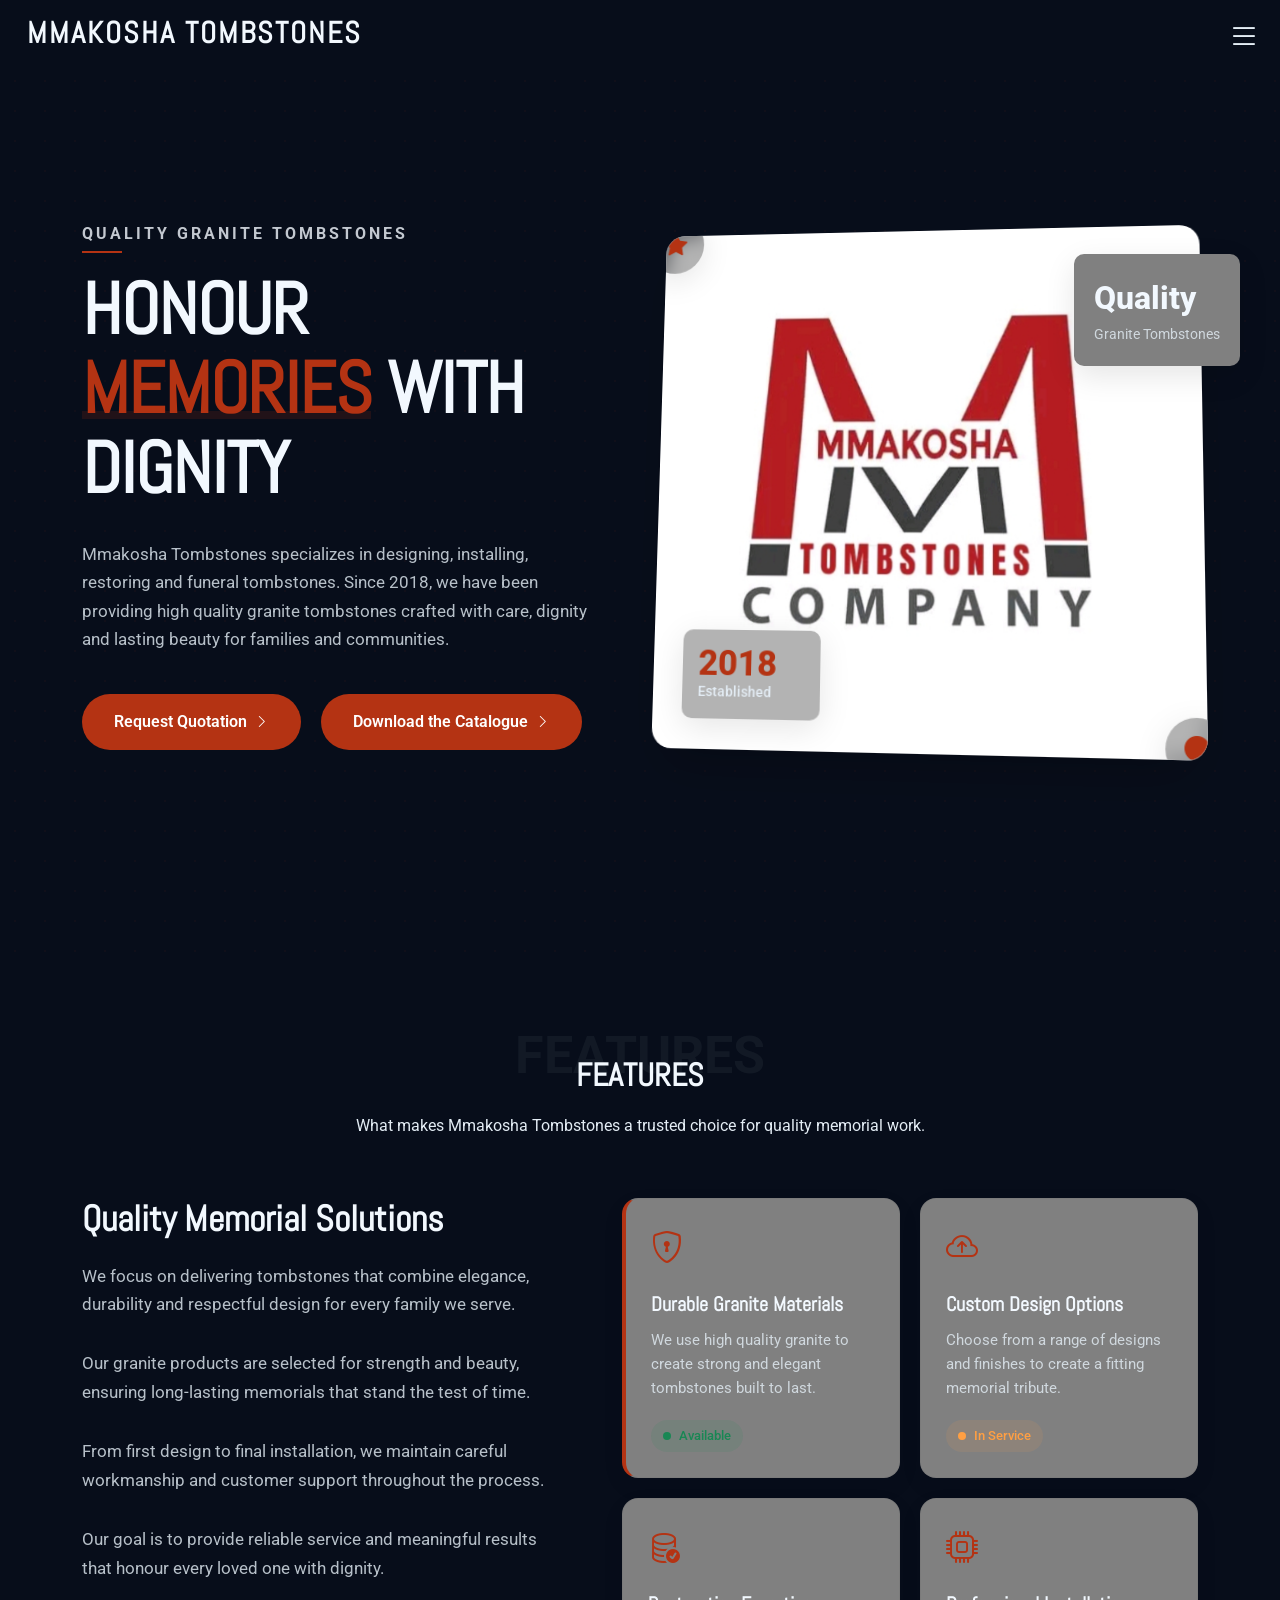
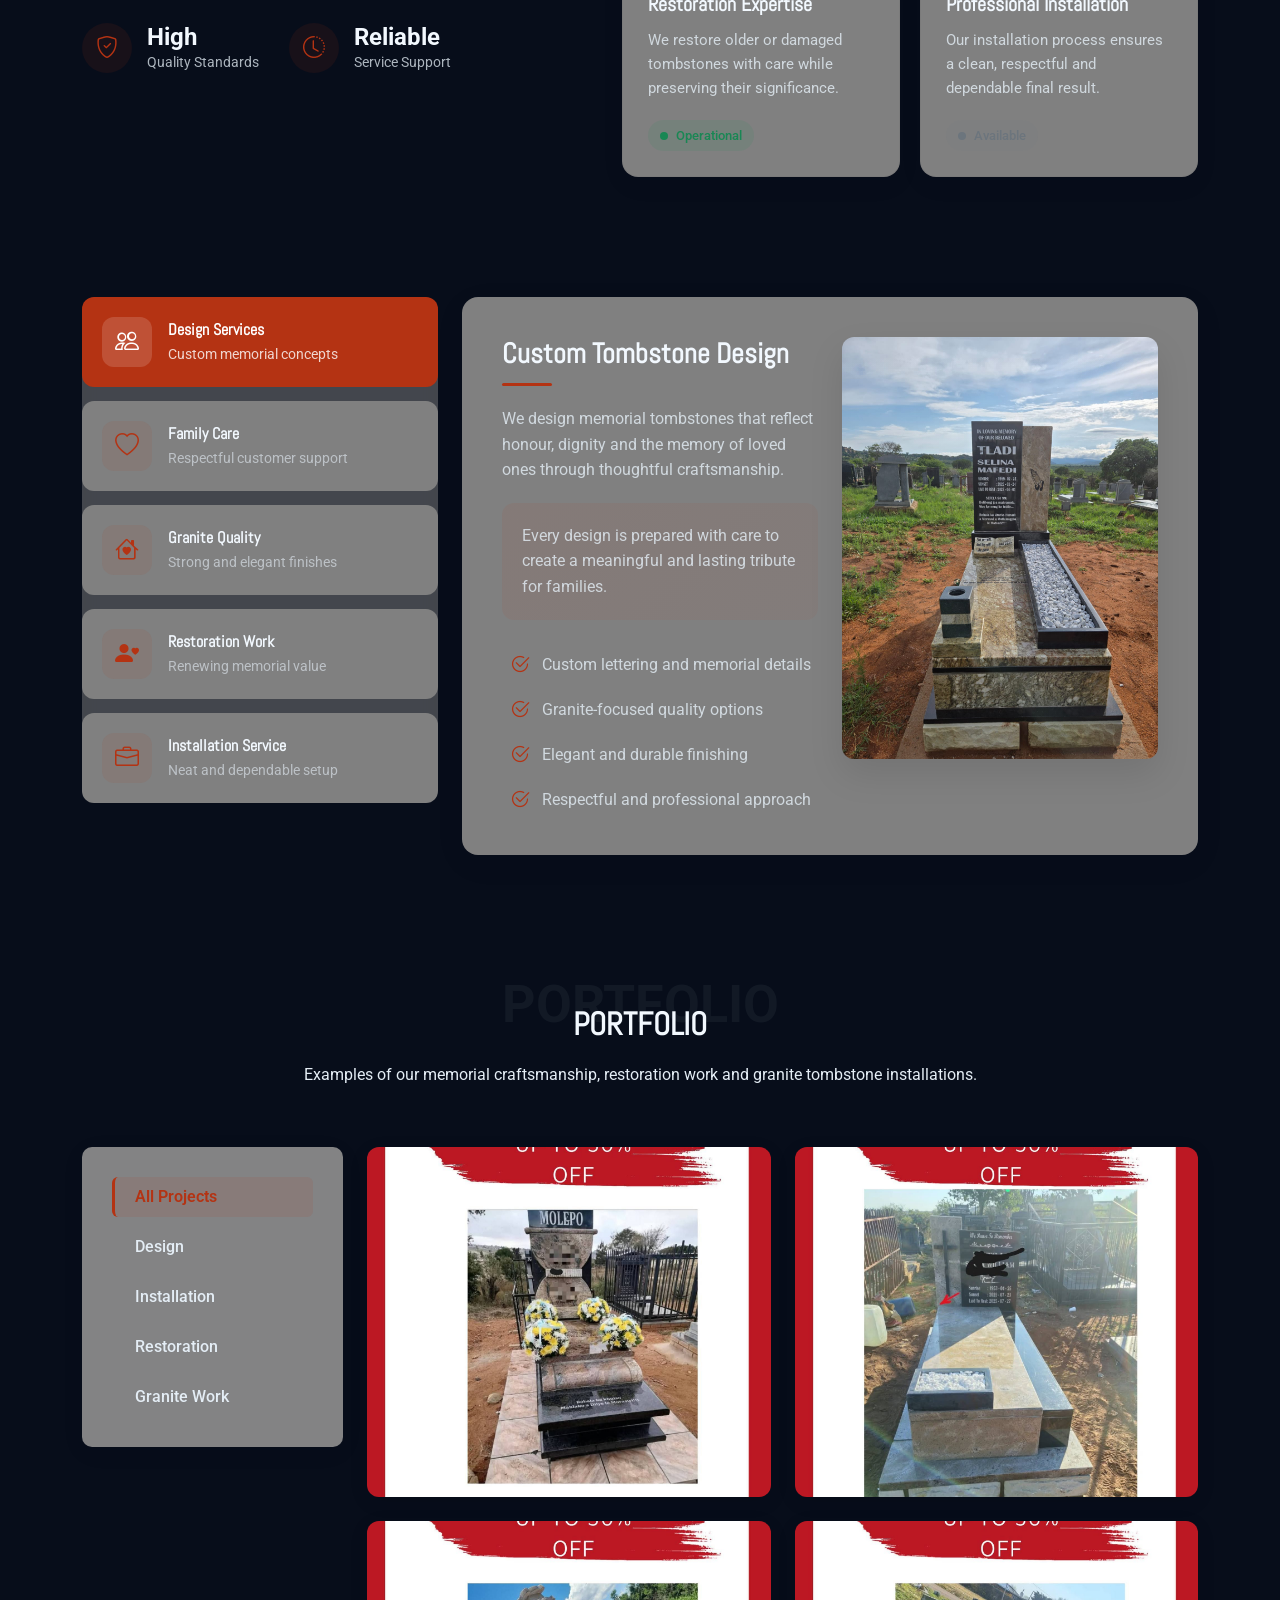
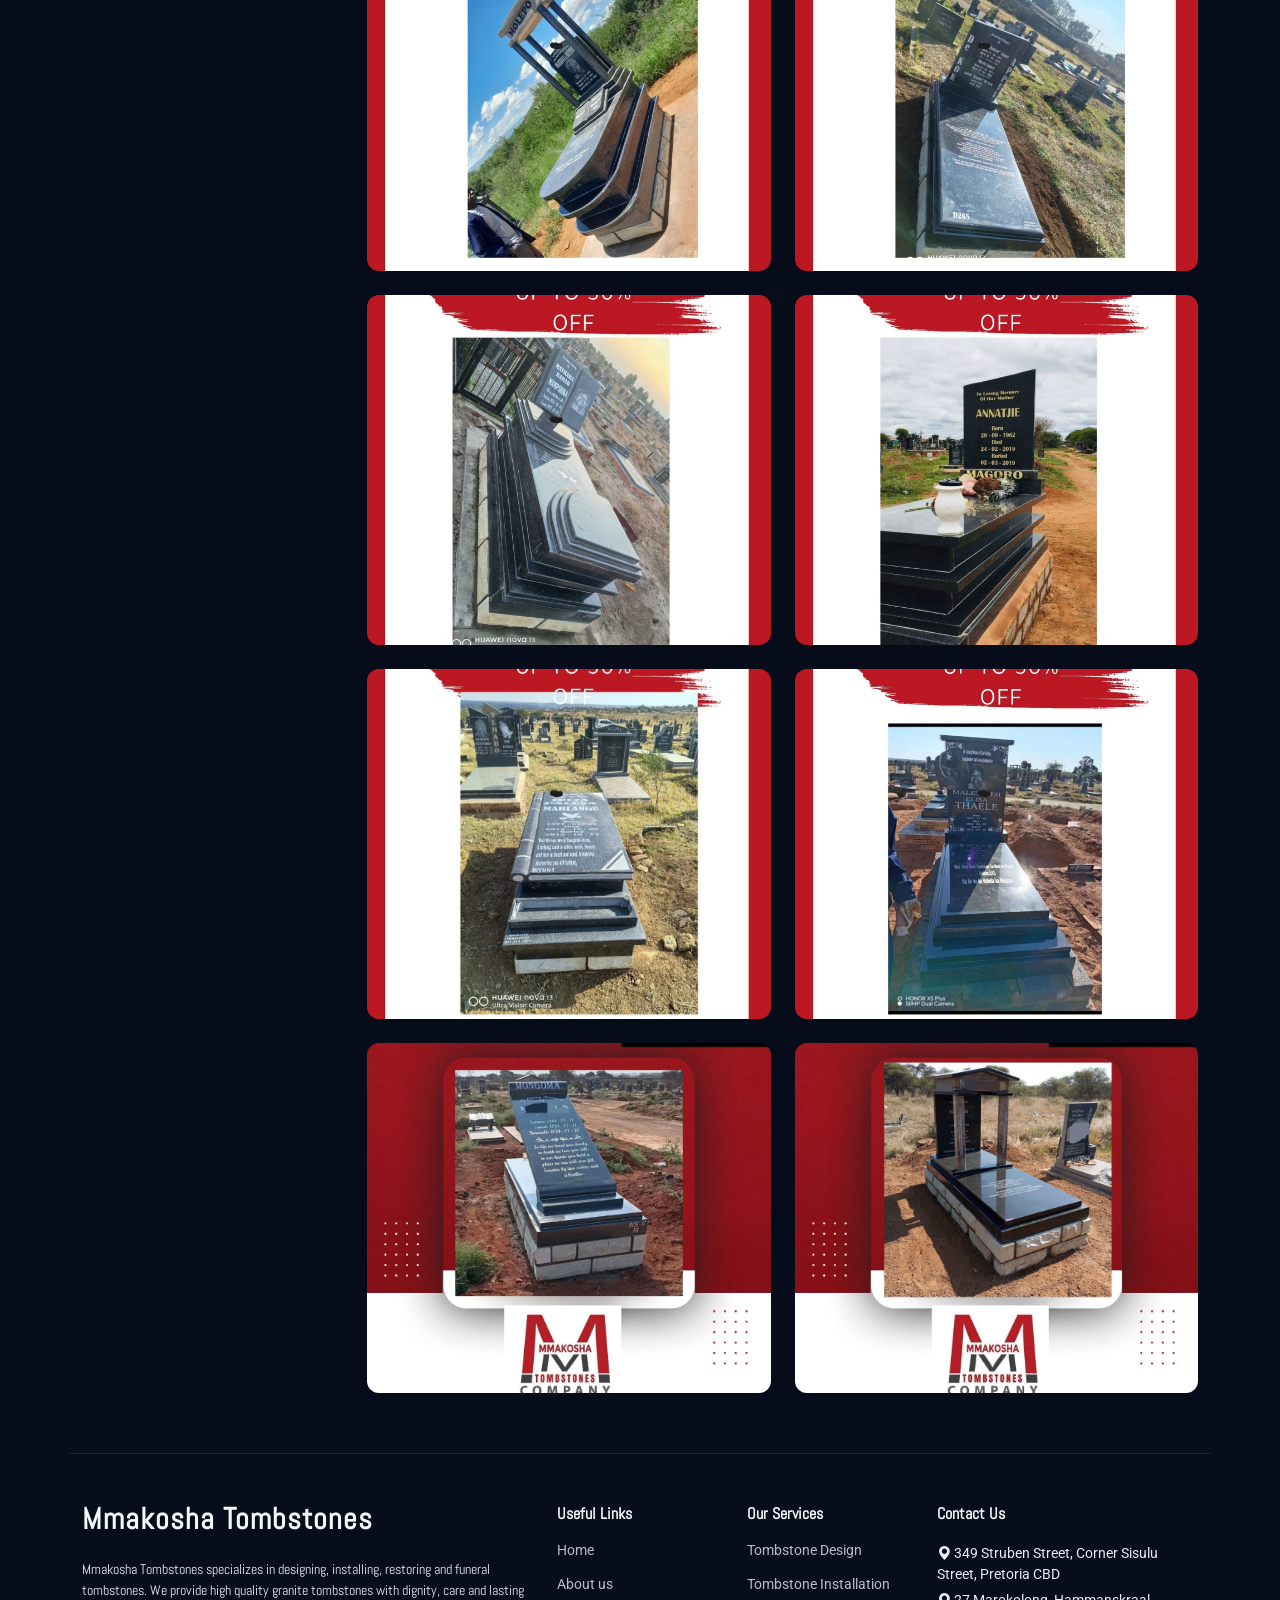
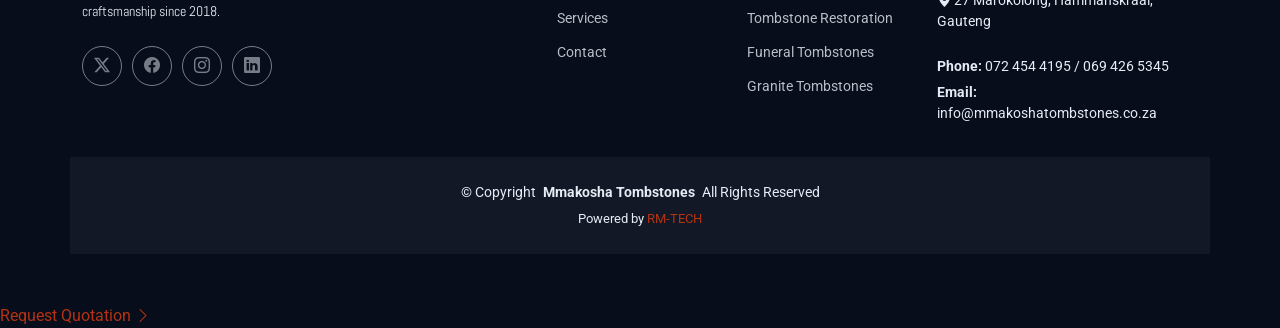
==== commit 7bdb59cb: "Updated website: quotation popup, images, styling" ====
--- a/index.html
+++ b/index.html
@@ -72,9 +72,14 @@
             </div>
 
             <div class="hero-buttons">
-              <a href="#services" class="primary-btn">
-                Our Services
+              <a href="#" class="primary-btn" data-bs-toggle="modal" data-bs-target="#quotationModal">
+                Request Quotation
                 <i class="bi bi-chevron-right"></i>
+              </a>
+
+              <a href="assets/pdf/MMAKOSHA TOMBSTONES 1_260216_164414.pdf" download class="primary-btn">
+                Download the Catalogue
+              <i class="bi bi-chevron-right"></i>
               </a>
             </div>
           </div>
@@ -109,222 +114,6 @@
         </div>
       </div>
     </section><!-- /Hero Section -->
-
-    <!-- About Section -->
-    <section id="about" class="about section light-background">
-
-      <!-- Section Title -->
-      <div class="container section-title" data-aos="fade-up">
-        <span class="description-title">About</span>
-        <h2>About</h2>
-        <p>Dedicated to creating meaningful tombstones with quality craftsmanship and compassionate service.</p>
-      </div><!-- End Section Title -->
-
-      <div class="container" data-aos="fade-up" data-aos-delay="100">
-
-        <div class="row align-items-center gy-5">
-          <div class="col-lg-6" data-aos="fade-up" data-aos-delay="100">
-            <div class="about-image-wrapper position-relative">
-              <img src="assets/img/about/about-8.webp" alt="About Mmakosha Tombstones" class="img-fluid rounded-4">
-              <div class="mission-card">
-                <div class="mission-icon">
-                  <i class="bi bi-lightbulb"></i>
-                </div>
-                <div class="mission-content">
-                  <h4>Our Purpose</h4>
-                  <p>To provide beautiful, durable and respectful tombstones that honour the memory of loved ones.</p>
-                </div>
-              </div>
-            </div>
-          </div>
-
-          <div class="col-lg-6" data-aos="fade-up" data-aos-delay="200">
-            <div class="about-content ps-lg-4">
-              <div class="tag-badge" data-aos="fade-up" data-aos-delay="100">COMPANY OVERVIEW</div>
-              <h2 class="mb-4" data-aos="fade-up" data-aos-delay="200">Trusted tombstone specialists delivering quality workmanship since 2018</h2>
-
-              <div class="about-info" data-aos="fade-up" data-aos-delay="300">
-                <p>Mmakosha Tombstones is a local company specializing in the design, installation, restoration and funeral tombstones. We are committed to helping families honour their loved ones with dignity through high quality granite tombstones.</p>
-                <p>Our work combines careful craftsmanship, reliable service and attention to detail to ensure every tombstone reflects respect, remembrance and lasting value.</p>
-              </div>
-
-              <h4 class="values-title mt-4 mb-3" data-aos="fade-up" data-aos-delay="400">Fundamental Principles</h4>
-
-              <div class="values-list" data-aos="fade-up" data-aos-delay="500">
-                <div class="value-item">
-                  <div class="value-icon"><i class="bi bi-check2"></i></div>
-                  <span class="value-text">Respect</span>
-                </div>
-                <div class="value-item">
-                  <div class="value-icon"><i class="bi bi-check2"></i></div>
-                  <span class="value-text">Quality</span>
-                </div>
-                <div class="value-item">
-                  <div class="value-icon"><i class="bi bi-check2"></i></div>
-                  <span class="value-text">Craftsmanship</span>
-                </div>
-                <div class="value-item">
-                  <div class="value-icon"><i class="bi bi-check2"></i></div>
-                  <span class="value-text">Reliability</span>
-                </div>
-                <div class="value-item">
-                  <div class="value-icon"><i class="bi bi-check2"></i></div>
-                  <span class="value-text">Compassion</span>
-                </div>
-                <div class="value-item">
-                  <div class="value-icon"><i class="bi bi-check2"></i></div>
-                  <span class="value-text">Excellence</span>
-                </div>
-              </div>
-            </div>
-          </div>
-        </div>
-
-      </div>
-
-    </section><!-- /About Section -->
-
-    <!-- Stats Section -->
-    <section id="stats" class="stats section">
-
-      <div class="container" data-aos="fade-up" data-aos-delay="100">
-
-        <div class="row justify-content-center">
-          <div class="col-lg-10">
-            <div class="stats-wrapper">
-              <div class="stats-item" data-aos="zoom-in" data-aos-delay="150">
-                <div class="icon-wrapper">
-                  <i class="bi bi-emoji-smile"></i>
-                </div>
-                <span data-purecounter-start="0" data-purecounter-end="250" data-purecounter-duration="1" class="purecounter"></span>
-                <p>Happy Families Served</p>
-              </div><!-- End Stats Item -->
-
-              <div class="stats-item" data-aos="zoom-in" data-aos-delay="200">
-                <div class="icon-wrapper">
-                  <i class="bi bi-journal-richtext"></i>
-                </div>
-                <span data-purecounter-start="0" data-purecounter-end="320" data-purecounter-duration="1" class="purecounter"></span>
-                <p>Tombstones Completed</p>
-              </div><!-- End Stats Item -->
-
-              <div class="stats-item" data-aos="zoom-in" data-aos-delay="250">
-                <div class="icon-wrapper">
-                  <i class="bi bi-headset"></i>
-                </div>
-                <span data-purecounter-start="0" data-purecounter-end="1200" data-purecounter-duration="1" class="purecounter"></span>
-                <p>Support Hours</p>
-              </div><!-- End Stats Item -->
-
-              <div class="stats-item" data-aos="zoom-in" data-aos-delay="300">
-                <div class="icon-wrapper">
-                  <i class="bi bi-people"></i>
-                </div>
-                <span data-purecounter-start="0" data-purecounter-end="8" data-purecounter-duration="1" class="purecounter"></span>
-                <p>Dedicated Team Members</p>
-              </div><!-- End Stats Item -->
-            </div>
-          </div>
-        </div>
-
-      </div>
-
-    </section><!-- /Stats Section -->
-
-    <!-- Services Section -->
-    <section id="services" class="services section">
-
-      <!-- Section Title -->
-      <div class="container section-title" data-aos="fade-up">
-        <span class="description-title">Services</span>
-        <h2>Services</h2>
-        <p>Professional tombstone solutions delivered with dignity, quality and care.</p>
-      </div><!-- End Section Title -->
-
-      <div class="container" data-aos="fade-up" data-aos-delay="100">
-
-        <div class="services-header">
-          <div class="row">
-            <div class="col-lg-9" data-aos="fade-right">
-              <div class="services-intro">
-                <div class="services-tag">Tombstone Specialists</div>
-                <h2>Beautiful Granite Tombstones Designed And Installed With Care</h2>
-                <p>We provide expert tombstone services for families seeking quality, durability and respectful workmanship. Our team is committed to producing granite tombstones that honour loved ones with elegance and lasting value.</p>
-                <p>Mmakosha Tombstones specializes in tombstone design, installation, restoration and funeral tombstones. Every project is approached with attention to detail and a commitment to quality so that each final piece stands as a meaningful tribute.</p>
-              </div>
-            </div>
-            <div class="col-lg-3" data-aos="fade-left">
-              <div class="services-stats">
-                <div class="stat-item">
-                  <span class="stat-number">300+</span>
-                  <span class="stat-label">Projects Completed</span>
-                </div>
-                <div class="stat-item">
-                  <span class="stat-number">100%</span>
-                  <span class="stat-label">Granite Quality Focus</span>
-                </div>
-                <div class="stat-item">
-                  <span class="stat-number">8+</span>
-                  <span class="stat-label">Years Since Establishment</span>
-                </div>
-              </div>
-            </div>
-          </div>
-        </div>
-
-        <div class="row g-4">
-          <div class="col-lg-3 col-md-6" data-aos="fade-up" data-aos-delay="100">
-            <div class="service-card">
-              <div class="service-card-inner">
-                <div class="service-icon">
-                  <i class="bi bi-lightbulb"></i>
-                </div>
-                <h3>Tombstone Design</h3>
-                <p>Custom tombstone designs created to reflect dignity, remembrance and the wishes of each family.</p>
-              </div>
-            </div>
-          </div>
-
-          <div class="col-lg-3 col-md-6" data-aos="fade-up" data-aos-delay="200">
-            <div class="service-card">
-              <div class="service-card-inner">
-                <div class="service-icon">
-                  <i class="bi bi-bar-chart"></i>
-                </div>
-                <h3>Tombstone Installation</h3>
-                <p>Professional installation services carried out with care, precision and attention to lasting stability.</p>
-              </div>
-            </div>
-          </div>
-
-          <div class="col-lg-3 col-md-6" data-aos="fade-up" data-aos-delay="300">
-            <div class="service-card">
-              <div class="service-card-inner">
-                <div class="service-icon">
-                  <i class="bi bi-people"></i>
-                </div>
-                <h3>Tombstone Restoration</h3>
-                <p>Restoration solutions that renew worn or damaged tombstones while preserving their original meaning.</p>
-              </div>
-            </div>
-          </div>
-
-          <div class="col-lg-3 col-md-6" data-aos="fade-up" data-aos-delay="400">
-            <div class="service-card">
-              <div class="service-card-inner">
-                <div class="service-icon">
-                  <i class="bi bi-graph-up-arrow"></i>
-                </div>
-                <h3>Funeral Tombstones</h3>
-                <p>High quality funeral tombstones in granite, prepared to provide a respectful and beautiful memorial.</p>
-              </div>
-            </div>
-          </div>
-        </div>
-
-      </div>
-
-    </section><!-- /Services Section -->
 
     <!-- Features Section -->
     <section id="features" class="features section">
@@ -430,48 +219,7 @@
           </div>
         </div>
 
-        <div class="additional-features" data-aos="fade-up" data-aos-delay="100">
-          <div class="row gx-4 gy-4">
-            <div class="col-lg-4 col-md-6" data-aos="fade-up" data-aos-delay="200">
-              <div class="additional-feature-card">
-                <div class="icon-container">
-                  <i class="bi bi-gear-wide-connected"></i>
-                </div>
-                <h4>Personalized Service</h4>
-                <p>We work closely with families to create tombstones that reflect their needs and wishes.</p>
-                <div class="feature-tag active">
-                  <i class="bi bi-check-circle"></i> Active
-                </div>
-              </div>
-            </div>
-
-            <div class="col-lg-4 col-md-6" data-aos="fade-up" data-aos-delay="300">
-              <div class="additional-feature-card">
-                <div class="icon-container">
-                  <i class="bi bi-bar-chart-line"></i>
-                </div>
-                <h4>Reliable Craftsmanship</h4>
-                <p>Every tombstone is produced with attention to detail, neat finishing and quality workmanship.</p>
-                <div class="feature-tag pending">
-                  <i class="bi bi-arrow-repeat"></i> Trusted
-                </div>
-              </div>
-            </div>
-
-            <div class="col-lg-4 col-md-6" data-aos="fade-up" data-aos-delay="400">
-              <div class="additional-feature-card">
-                <div class="icon-container">
-                  <i class="bi bi-graph-up-arrow"></i>
-                </div>
-                <h4>Lasting Memorials</h4>
-                <p>Our granite tombstones are made to provide long-term beauty, strength and remembrance.</p>
-                <div class="feature-tag scheduled">
-                  <i class="bi bi-calendar-check"></i> Ongoing
-                </div>
-              </div>
-            </div>
-          </div>
-        </div>
+        
       </div>
 
     </section><!-- /Features Section -->
@@ -582,7 +330,7 @@
                     </div>
                     <div class="col-lg-6">
                       <div class="image-box">
-                        <img src="assets/img/misc/misc-square-6.webp" alt="" class="img-fluid" loading="lazy">
+                        <img src="assets/img/customs/designServices.jpeg" alt="" class="img-fluid" loading="lazy">
                       </div>
                     </div>
                   </div>
@@ -617,7 +365,7 @@
                     </div>
                     <div class="col-lg-6">
                       <div class="image-box">
-                        <img src="assets/img/misc/misc-square-13.webp" alt="" class="img-fluid" loading="lazy">
+                        <img src="assets/img/customs/familyCare.jpeg" alt="" class="img-fluid" loading="lazy">
                       </div>
                     </div>
                   </div>
@@ -652,7 +400,7 @@
                     </div>
                     <div class="col-lg-6">
                       <div class="image-box">
-                        <img src="assets/img/misc/misc-square-3.webp" alt="" class="img-fluid" loading="lazy">
+                        <img src="assets/img/customs/GraniteQuality.jpeg" alt="" class="img-fluid" loading="lazy">
                       </div>
                     </div>
                   </div>
@@ -687,7 +435,7 @@
                     </div>
                     <div class="col-lg-6">
                       <div class="image-box">
-                        <img src="assets/img/misc/misc-square-5.webp" alt="" class="img-fluid" loading="lazy">
+                        <img src="assets/img/customs/Installation.jpeg" alt="" class="img-fluid" loading="lazy">
                       </div>
                     </div>
                   </div>
@@ -722,7 +470,7 @@
                     </div>
                     <div class="col-lg-6">
                       <div class="image-box">
-                        <img src="assets/img/misc/misc-square-3.webp" alt="" class="img-fluid" loading="lazy">
+                        <img src="assets/img/customs/Restoration.jpeg" alt="" class="img-fluid" loading="lazy">
                       </div>
                     </div>
                   </div>
@@ -735,81 +483,7 @@
       </div>
     </section><!-- /Features Alt Section -->
 
-    <!-- Call To Action Section -->
-    <section id="call-to-action" class="call-to-action section">
-
-      <div class="container" data-aos="fade-up" data-aos-delay="100">
-
-        <div class="cta-wrapper">
-          <div class="cta-shapes">
-            <div class="shape shape-1"></div>
-            <div class="shape shape-2"></div>
-            <div class="shape shape-3"></div>
-          </div>
-
-          <div class="row g-0">
-            <div class="col-lg-7">
-              <div class="cta-content p-5" data-aos="fade-right" data-aos-delay="200">
-                <span class="badge-custom" data-aos="zoom-in" data-aos-delay="300">Premium Granite Quality</span>
-                <h2 class="mt-4 mb-4">Let Us Help You Create A Lasting Memorial</h2>
-                <p class="mb-4">At Mmakosha Tombstones, we provide professional design, installation, restoration and funeral tombstone services using high quality granite materials and dependable workmanship.</p>
-
-                <div class="row benefits-row mb-5">
-                  <div class="col-md-6" data-aos="fade-up" data-aos-delay="400">
-                    <div class="benefit-item">
-                      <div class="icon-box">
-                        <i class="bi bi-lightning-charge-fill"></i>
-                      </div>
-                      <div class="benefit-content">
-                        <h5>Quick Response</h5>
-                        <p>We respond promptly to help families with tombstone needs.</p>
-                      </div>
-                    </div>
-                  </div>
-                  <div class="col-md-6" data-aos="fade-up" data-aos-delay="500">
-                    <div class="benefit-item">
-                      <div class="icon-box">
-                        <i class="bi bi-shield-check"></i>
-                      </div>
-                      <div class="benefit-content">
-                        <h5>Trusted Quality</h5>
-                        <p>Our granite tombstones are made for strength, beauty and long-lasting value.</p>
-                      </div>
-                    </div>
-                  </div>
-                </div>
-
-                <div class="action-buttons">
-                  <a href="#contact" class="btn btn-primary" data-aos="fade-up" data-aos-delay="600">Contact Us</a>
-                  <a href="#services" class="btn btn-outline" data-aos="fade-up" data-aos-delay="700">Learn More</a>
-                  <div class="guarantee-badge" data-aos="fade-up" data-aos-delay="800">
-                    <i class="bi bi-patch-check-fill"></i>
-                    <span>Reliable Service Since 2018</span>
-                  </div>
-                </div>
-              </div>
-            </div>
-
-            <div class="col-lg-5">
-              <div class="cta-image-container" data-aos="zoom-in" data-aos-delay="300">
-                <img src="assets/img/illustration/illustration-3.webp" alt="Illustration" class="img-fluid main-image">
-                <div class="floating-element element-1">
-                  <i class="bi bi-star-fill"></i>
-                  <span>Quality Work</span>
-                </div>
-                <div class="floating-element element-2">
-                  <i class="bi bi-people-fill"></i>
-                  <span>Trusted Service</span>
-                </div>
-                <div class="pattern-dots"></div>
-              </div>
-            </div>
-          </div>
-        </div>
-
-      </div>
-
-    </section><!-- /Call To Action Section -->
+   
 
     <!-- Portfolio Section -->
     <section id="portfolio" class="portfolio section">
@@ -843,14 +517,13 @@
 
                 <div class="col-lg-6 col-md-6 portfolio-item isotope-item filter-photography">
                   <div class="portfolio-wrap">
-                    <img src="assets/img/portfolio/portfolio-portrait-1.webp" class="img-fluid" alt="Portfolio Image" loading="lazy">
+                    <img src="assets/img/portfolio/1.jpeg" class="img-fluid" alt="Portfolio Image" loading="lazy">
                     <div class="portfolio-info">
                       <div class="content">
                         <span class="category">Design</span>
                         <h4>Custom Memorial Design</h4>
                         <div class="portfolio-links">
-                          <a href="assets/img/portfolio/portfolio-portrait-1.webp" class="glightbox" title="Custom Memorial Design"><i class="bi bi-plus-lg"></i></a>
-                          <a href="portfolio-details.html" title="More Details"><i class="bi bi-arrow-right"></i></a>
+                          <a href="assets/img/portfolio/1.jpeg" class="glightbox" title="Custom Memorial Design"><i class="bi bi-plus-lg"></i></a>
                         </div>
                       </div>
                     </div>
@@ -859,14 +532,13 @@
 
                 <div class="col-lg-6 col-md-6 portfolio-item isotope-item filter-design">
                   <div class="portfolio-wrap">
-                    <img src="assets/img/portfolio/portfolio-2.webp" class="img-fluid" alt="Portfolio Image" loading="lazy">
+                    <img src="assets/img/portfolio/2.jpeg" class="img-fluid" alt="Portfolio Image" loading="lazy">
                     <div class="portfolio-info">
                       <div class="content">
                         <span class="category">Installation</span>
                         <h4>Granite Tombstone Setup</h4>
                         <div class="portfolio-links">
-                          <a href="assets/img/portfolio/portfolio-2.webp" class="glightbox" title="Granite Tombstone Setup"><i class="bi bi-plus-lg"></i></a>
-                          <a href="portfolio-details.html" title="More Details"><i class="bi bi-arrow-right"></i></a>
+                          <a href="assets/img/portfolio/2.jpeg" class="glightbox" title="Granite Tombstone Setup"><i class="bi bi-plus-lg"></i></a>
                         </div>
                       </div>
                     </div>
@@ -875,14 +547,13 @@
 
                 <div class="col-lg-6 col-md-6 portfolio-item isotope-item filter-automotive">
                   <div class="portfolio-wrap">
-                    <img src="assets/img/portfolio/portfolio-portrait-2.webp" class="img-fluid" alt="Portfolio Image" loading="lazy">
+                    <img src="assets/img/portfolio/3.jpeg" class="img-fluid" alt="Portfolio Image" loading="lazy">
                     <div class="portfolio-info">
                       <div class="content">
                         <span class="category">Restoration</span>
                         <h4>Memorial Restoration</h4>
                         <div class="portfolio-links">
-                          <a href="assets/img/portfolio/portfolio-portrait-2.webp" class="glightbox" title="Memorial Restoration"><i class="bi bi-plus-lg"></i></a>
-                          <a href="portfolio-details.html" title="More Details"><i class="bi bi-arrow-right"></i></a>
+                          <a href="assets/img/portfolio/3.jpeg" class="glightbox" title="Memorial Restoration"><i class="bi bi-plus-lg"></i></a>
                         </div>
                       </div>
                     </div>
@@ -891,14 +562,13 @@
 
                 <div class="col-lg-6 col-md-6 portfolio-item isotope-item filter-nature">
                   <div class="portfolio-wrap">
-                    <img src="assets/img/portfolio/portfolio-portrait-4.webp" class="img-fluid" alt="Portfolio Image" loading="lazy">
+                    <img src="assets/img/portfolio/4.jpeg" class="img-fluid" alt="Portfolio Image" loading="lazy">
                     <div class="portfolio-info">
                       <div class="content">
                         <span class="category">Granite Work</span>
                         <h4>Premium Granite Finish</h4>
                         <div class="portfolio-links">
-                          <a href="assets/img/portfolio/portfolio-portrait-4.webp" class="glightbox" title="Premium Granite Finish"><i class="bi bi-plus-lg"></i></a>
-                          <a href="portfolio-details.html" title="More Details"><i class="bi bi-arrow-right"></i></a>
+                          <a href="assets/img/portfolio/4.jpeg" class="glightbox" title="Premium Granite Finish"><i class="bi bi-plus-lg"></i></a>
                         </div>
                       </div>
                     </div>
@@ -907,14 +577,13 @@
 
                 <div class="col-lg-6 col-md-6 portfolio-item isotope-item filter-photography">
                   <div class="portfolio-wrap">
-                    <img src="assets/img/portfolio/portfolio-5.webp" class="img-fluid" alt="Portfolio Image" loading="lazy">
+                    <img src="assets/img/portfolio/5.jpeg" class="img-fluid" alt="Portfolio Image" loading="lazy">
                     <div class="portfolio-info">
                       <div class="content">
                         <span class="category">Design</span>
                         <h4>Elegant Memorial Concept</h4>
                         <div class="portfolio-links">
-                          <a href="assets/img/portfolio/portfolio-5.webp" class="glightbox" title="Elegant Memorial Concept"><i class="bi bi-plus-lg"></i></a>
-                          <a href="portfolio-details.html" title="More Details"><i class="bi bi-arrow-right"></i></a>
+                          <a href="assets/img/portfolio/5.jpeg" class="glightbox" title="Elegant Memorial Concept"><i class="bi bi-plus-lg"></i></a>
                         </div>
                       </div>
                     </div>
@@ -923,14 +592,73 @@
 
                 <div class="col-lg-6 col-md-6 portfolio-item isotope-item filter-design">
                   <div class="portfolio-wrap">
-                    <img src="assets/img/portfolio/portfolio-6.webp" class="img-fluid" alt="Portfolio Image" loading="lazy">
+                    <img src="assets/img/portfolio/6.jpeg" class="img-fluid" alt="Portfolio Image" loading="lazy">
                     <div class="portfolio-info">
                       <div class="content">
                         <span class="category">Installation</span>
                         <h4>Completed Memorial Project</h4>
                         <div class="portfolio-links">
-                          <a href="assets/img/portfolio/portfolio-6.webp" class="glightbox" title="Completed Memorial Project"><i class="bi bi-plus-lg"></i></a>
-                          <a href="portfolio-details.html" title="More Details"><i class="bi bi-arrow-right"></i></a>
+                          <a href="assets/img/portfolio/6.jpeg" class="glightbox" title="Completed Memorial Project"><i class="bi bi-plus-lg"></i></a>
+                        </div>
+                      </div>
+                    </div>
+                  </div>
+                </div><!-- End Portfolio Item -->
+
+                <div class="col-lg-6 col-md-6 portfolio-item isotope-item filter-design">
+                  <div class="portfolio-wrap">
+                    <img src="assets/img/portfolio/7.jpeg" class="img-fluid" alt="Portfolio Image" loading="lazy">
+                    <div class="portfolio-info">
+                      <div class="content">
+                        <span class="category">Installation</span>
+                        <h4>Completed Memorial Project</h4>
+                        <div class="portfolio-links">
+                          <a href="assets/img/portfolio/7.jpeg" class="glightbox" title="Completed Memorial Project"><i class="bi bi-plus-lg"></i></a>
+                        </div>
+                      </div>
+                    </div>
+                  </div>
+                </div><!-- End Portfolio Item -->
+
+                <div class="col-lg-6 col-md-6 portfolio-item isotope-item filter-design">
+                  <div class="portfolio-wrap">
+                    <img src="assets/img/portfolio/8.jpeg" class="img-fluid" alt="Portfolio Image" loading="lazy">
+                    <div class="portfolio-info">
+                      <div class="content">
+                        <span class="category">Installation</span>
+                        <h4>Completed Memorial Project</h4>
+                        <div class="portfolio-links">
+                          <a href="assets/img/portfolio/8.jpeg" class="glightbox" title="Completed Memorial Project"><i class="bi bi-plus-lg"></i></a>
+                        </div>
+                      </div>
+                    </div>
+                  </div>
+                </div><!-- End Portfolio Item -->
+
+                <div class="col-lg-6 col-md-6 portfolio-item isotope-item filter-design">
+                  <div class="portfolio-wrap">
+                    <img src="assets/img/portfolio/9.jpeg" class="img-fluid" alt="Portfolio Image" loading="lazy">
+                    <div class="portfolio-info">
+                      <div class="content">
+                        <span class="category">Installation</span>
+                        <h4>Completed Memorial Project</h4>
+                        <div class="portfolio-links">
+                          <a href="assets/img/portfolio/9.jpeg" class="glightbox" title="Completed Memorial Project"><i class="bi bi-plus-lg"></i></a>
+                        </div>
+                      </div>
+                    </div>
+                  </div>
+                </div><!-- End Portfolio Item -->
+
+                <div class="col-lg-6 col-md-6 portfolio-item isotope-item filter-design">
+                  <div class="portfolio-wrap">
+                    <img src="assets/img/portfolio/10.jpeg" class="img-fluid" alt="Portfolio Image" loading="lazy">
+                    <div class="portfolio-info">
+                      <div class="content">
+                        <span class="category">Installation</span>
+                        <h4>Completed Memorial Project</h4>
+                        <div class="portfolio-links">
+                          <a href="assets/img/portfolio/10.jpeg" class="glightbox" title="Completed Memorial Project"><i class="bi bi-plus-lg"></i></a>
                         </div>
                       </div>
                     </div>
@@ -947,256 +675,7 @@
 
     </section><!-- /Portfolio Section -->
 
-    <!-- Pricing Section -->
-    <section id="pricing" class="pricing section">
-
-      <!-- Section Title -->
-      <div class="container section-title" data-aos="fade-up">
-        <span class="description-title">Pricing</span>
-        <h2>Pricing</h2>
-        <p>Contact us for a quotation based on your tombstone design, size, granite finish and installation requirements.</p>
-      </div><!-- End Section Title -->
-
-      <div class="container" data-aos="fade-up" data-aos-delay="100">
-
-        <div class="row gy-4 justify-content-center">
-
-          <!-- Basic Plan -->
-          <div class="col-lg-4 col-md-6" data-aos="fade-up" data-aos-delay="100">
-            <div class="pricing-item">
-              <div class="pricing-icon">
-                <i class="bi bi-star"></i>
-              </div>
-              <h3>Standard</h3>
-              <div class="price">
-                <span class="currency">R</span>Contact<span class="period">/Quote</span>
-              </div>
-              <p class="description">Ideal for simple and elegant granite tombstone options.</p>
-              <ul class="features-list">
-                <li>
-                  <i class="bi bi-check2"></i>
-                  Basic granite design
-                </li>
-                <li>
-                  <i class="bi bi-check2"></i>
-                  Quality workmanship
-                </li>
-                <li>
-                  <i class="bi bi-check2"></i>
-                  Affordable memorial solution
-                </li>
-              </ul>
-              <a href="#contact" class="btn-pricing">Request Quote</a>
-            </div>
-          </div><!-- End Basic Plan -->
-
-          <!-- Professional Plan -->
-          <div class="col-lg-4 col-md-6" data-aos="fade-up" data-aos-delay="200">
-            <div class="pricing-item featured">
-              <div class="pricing-badge">Recommended</div>
-              <div class="pricing-icon">
-                <i class="bi bi-stars"></i>
-              </div>
-              <h3>Professional</h3>
-              <div class="price">
-                <span class="currency">R</span>Contact<span class="period">/Quote</span>
-              </div>
-              <p class="description">Suitable for custom granite tombstones with installation support.</p>
-              <ul class="features-list">
-                <li>
-                  <i class="bi bi-check2"></i>
-                  Custom memorial design
-                </li>
-                <li>
-                  <i class="bi bi-check2"></i>
-                  Granite quality options
-                </li>
-                <li>
-                  <i class="bi bi-check2"></i>
-                  Professional installation
-                </li>
-              </ul>
-              <a href="#contact" class="btn-pricing">Request Quote</a>
-            </div>
-          </div><!-- End Professional Plan -->
-
-          <!-- Ultimate Plan -->
-          <div class="col-lg-4 col-md-6" data-aos="fade-up" data-aos-delay="300">
-            <div class="pricing-item">
-              <div class="pricing-icon">
-                <i class="bi bi-star-fill"></i>
-              </div>
-              <h3>Ultimate</h3>
-              <div class="price">
-                <span class="currency">R</span>Contact<span class="period">/Quote</span>
-              </div>
-              <p class="description">Best for premium memorial projects, restoration and complete service packages.</p>
-              <ul class="features-list">
-                <li>
-                  <i class="bi bi-check2"></i>
-                  Premium granite finish
-                </li>
-                <li>
-                  <i class="bi bi-check2"></i>
-                  Restoration services
-                </li>
-                <li>
-                  <i class="bi bi-check2"></i>
-                  Full memorial support
-                </li>
-              </ul>
-              <a href="#contact" class="btn-pricing">Request Quote</a>
-            </div>
-          </div><!-- End Ultimate Plan -->
-
-        </div>
-
-      </div>
-
-    </section><!-- /Pricing Section -->
-
-    <!-- Faq Section -->
-    <section id="faq" class="faq section">
-
-      <!-- Section Title -->
-      <div class="container section-title" data-aos="fade-up">
-        <span class="description-title">Frequently Asked Questions</span>
-        <h2>Frequently Asked Questions</h2>
-        <p>Answers to common questions about our tombstone services, working process and customer support.</p>
-      </div><!-- End Section Title -->
-
-      <div class="container" data-aos="fade-up" data-aos-delay="100">
-
-        <div class="row align-items-start gy-4">
-          <div class="col-lg-5" data-aos="fade-up" data-aos-delay="200">
-            <div class="faq-sidebar">
-              <div class="faq-image">
-                <img src="assets/img/illustration/illustration-5.webp" alt="FAQ Image" class="img-fluid" loading="lazy">
-              </div>
-              <div class="contact-box">
-                <h3><i class="bi bi-headset"></i> Need Assistance?</h3>
-                <p>We are ready to help you with tombstone design, installation, restoration and funeral memorial options.</p>
-                <a href="#contact" class="btn-contact">Connect with Us</a>
-              </div>
-            </div>
-          </div>
-
-          <div class="col-lg-7">
-            <div class="faq-tabs">
-              <ul class="nav nav-pills mb-4" id="faqTabs-faq" role="tablist" data-aos="fade-up" data-aos-delay="100">
-                <li class="nav-item" role="presentation">
-                  <button class="nav-link active" id="general-tab-faq" data-bs-toggle="pill" data-bs-target="#general-faq-faq" type="button" role="tab" aria-controls="general-faq-faq" aria-selected="true">General Inquiries</button>
-                </li>
-                <li class="nav-item" role="presentation">
-                  <button class="nav-link" id="account-tab-faq" data-bs-toggle="pill" data-bs-target="#account-faq-faq" type="button" role="tab" aria-controls="account-faq-faq" aria-selected="false">Our Services</button>
-                </li>
-                <li class="nav-item" role="presentation">
-                  <button class="nav-link" id="payment-tab-faq" data-bs-toggle="pill" data-bs-target="#payment-faq-faq" type="button" role="tab" aria-controls="payment-faq-faq" aria-selected="false">Quotes &amp; Payments</button>
-                </li>
-              </ul>
-
-              <div class="tab-content" id="faqTabsContent-faq">
-                <div class="tab-pane fade show active" id="general-faq-faq" role="tabpanel" aria-labelledby="general-tab-faq">
-                  <div class="accordion" id="generalAccordion-faq">
-                    <div class="faq-item" data-aos="fade-up" data-aos-delay="150">
-                      <h3>What does Mmakosha Tombstones specialize in?</h3>
-                      <div class="faq-content">
-                        <p>We specialize in designing, installing, restoring and funeral tombstones. We provide high quality granite tombstones made with care and professional workmanship.</p>
-                      </div>
-                      <i class="bi bi-chevron-down faq-toggle"></i>
-                    </div><!-- End FAQ Item-->
-
-                    <div class="faq-item" data-aos="fade-up" data-aos-delay="200">
-                      <h3>When was the business established?</h3>
-                      <div class="faq-content">
-                        <p>Mmakosha Tombstones was established in 2018 and has been serving families with trusted memorial solutions since then.</p>
-                      </div>
-                      <i class="bi bi-chevron-down faq-toggle"></i>
-                    </div><!-- End FAQ Item-->
-
-                    <div class="faq-item" data-aos="fade-up" data-aos-delay="250">
-                      <h3>Do you use granite tombstones?</h3>
-                      <div class="faq-content">
-                        <p>Yes, we provide high quality granite tombstones that are durable, elegant and suitable for long-lasting memorials.</p>
-                      </div>
-                      <i class="bi bi-chevron-down faq-toggle"></i>
-                    </div><!-- End FAQ Item-->
-
-                    <div class="faq-item" data-aos="fade-up" data-aos-delay="300">
-                      <h3>Where are you located?</h3>
-                      <div class="faq-content">
-                        <p>We are located at 600 Ga Mothapo, Tholongwe Street, 0734.</p>
-                      </div>
-                      <i class="bi bi-chevron-down faq-toggle"></i>
-                    </div><!-- End FAQ Item-->
-
-                    <div class="faq-item" data-aos="fade-up" data-aos-delay="350">
-                      <h3>How can I contact you?</h3>
-                      <div class="faq-content">
-                        <p>You can call us on 071 312 1330 for service inquiries, quotations and support.</p>
-                      </div>
-                      <i class="bi bi-chevron-down faq-toggle"></i>
-                    </div><!-- End FAQ Item-->
-                  </div>
-                </div>
-
-                <div class="tab-pane fade" id="account-faq-faq" role="tabpanel" aria-labelledby="account-tab-faq">
-                  <div class="accordion" id="accountAccordion-faq">
-                    <div class="faq-item" data-aos="fade-up" data-aos-delay="150">
-                      <h3>Do you offer tombstone restoration?</h3>
-                      <div class="faq-content">
-                        <p>Yes, we restore tombstones to improve their appearance and preserve their memorial significance.</p>
-                      </div>
-                      <i class="bi bi-chevron-down faq-toggle"></i>
-                    </div><!-- End FAQ Item-->
-
-                    <div class="faq-item" data-aos="fade-up" data-aos-delay="200">
-                      <h3>Do you install tombstones?</h3>
-                      <div class="faq-content">
-                        <p>Yes, we offer professional tombstone installation services carried out with care, precision and respect.</p>
-                      </div>
-                      <i class="bi bi-chevron-down faq-toggle"></i>
-                    </div><!-- End FAQ Item-->
-                  </div>
-                </div>
-
-                <div class="tab-pane fade" id="payment-faq-faq" role="tabpanel" aria-labelledby="payment-tab-faq">
-                  <div class="accordion" id="paymentAccordion-faq">
-                    <div class="faq-item" data-aos="fade-up" data-aos-delay="150">
-                      <h3>How do I get a quote?</h3>
-                      <div class="faq-content">
-                        <p>You can contact us directly by phone to discuss your needs and receive a quote based on the design, material and installation requirements.</p>
-                      </div>
-                      <i class="bi bi-chevron-down faq-toggle"></i>
-                    </div><!-- End FAQ Item-->
-
-                    <div class="faq-item" data-aos="fade-up" data-aos-delay="200">
-                      <h3>When will my order be processed?</h3>
-                      <div class="faq-content">
-                        <p>Order timelines depend on the design, material and installation requirements. We will guide you on the process once your request has been confirmed.</p>
-                      </div>
-                      <i class="bi bi-chevron-down faq-toggle"></i>
-                    </div><!-- End FAQ Item-->
-
-                    <div class="faq-item" data-aos="fade-up" data-aos-delay="250">
-                      <h3>Can I ask about custom memorial options?</h3>
-                      <div class="faq-content">
-                        <p>Yes, we welcome custom requests and will work with you to create a suitable memorial design that matches your needs.</p>
-                      </div>
-                      <i class="bi bi-chevron-down faq-toggle"></i>
-                    </div><!-- End FAQ Item-->
-                  </div>
-                </div>
-              </div>
-            </div>
-          </div>
-        </div>
-
-      </div>
-
-    </section><!-- /Faq Section -->
-
- 
+
 
   </main>
 
@@ -1240,10 +719,9 @@
 
         <div class="col-lg-3 col-md-12 footer-contact text-center text-md-start">
           <h4>Contact Us</h4>
-          <p>600 Ga Mothapo</p>
-          <p>Tholongwe Street, 0734</p>
-          <p>South Africa</p>
-          <p class="mt-4"><strong>Phone:</strong> <span>071 312 1330</span></p>
+          <p><i class="bi bi-geo-alt-fill"></i> 349 Struben Street, Corner Sisulu Street, Pretoria CBD</p>
+          <p><i class="bi bi-geo-alt-fill"></i> 27 Marokolong, Hammanskraal, Gauteng</p>
+          <p class="mt-4"><strong>Phone:</strong> <span>072 454 4195 / 069 426 5345</span></p>
           <p><strong>Email:</strong> <span>info@mmakoshatombstones.co.za</span></p>
         </div>
 
@@ -1253,11 +731,73 @@
     <div class="container copyright text-center mt-4">
       <p>© <span>Copyright</span> <strong class="px-1 sitename">Mmakosha Tombstones</strong> <span>All Rights Reserved</span></p>
       <div class="credits">
-        Powered by <a href="#">RM-TECH</a> | <a href="#"></a>
+        Powered by <a href="#">RM-TECH</a> <a href="#"></a>
       </div>
     </div>
 
   </footer>
+
+  <!-------pop up button-request quotation-->
+  <a href="#" class="primary-btn" data-bs-toggle="modal" data-bs-target="#quotationModal">
+  Request Quotation
+  <i class="bi bi-chevron-right"></i>
+</a>
+
+<div class="modal fade" id="quotationModal" tabindex="-1" aria-labelledby="quotationModalLabel" aria-hidden="true">
+  <div class="modal-dialog modal-dialog-centered">
+    <div class="modal-content quotation-modal">
+      <div class="modal-header border-0">
+        <h5 class="modal-title" id="quotationModalLabel">Request a Quotation</h5>
+        <button type="button" class="btn-close" data-bs-dismiss="modal" aria-label="Close"></button>
+      </div>
+
+      <div class="modal-body contact">
+        <div class="form-container">
+          <h3>Send Us a Message</h3>
+          <p>Contact us for quotations, design consultations, installation bookings or restoration inquiries.</p>
+
+          <form action="forms/contact.php" method="post" class="php-email-form">
+            <div class="form-floating mb-3">
+              <input type="text" class="form-control" id="nameInput" name="name" placeholder="Full Name" required>
+              <label for="nameInput">Full Name</label>
+            </div>
+
+            <div class="form-floating mb-3">
+              <input type="email" class="form-control" id="emailInput" name="email" placeholder="Email Address" required>
+              <label for="emailInput">Email Address</label>
+            </div>
+
+            <div class="form-floating mb-3">
+              <input type="text" class="form-control" id="subjectInput" name="subject" placeholder="Subject" value="Quotation Request" required>
+              <label for="subjectInput">Subject</label>
+            </div>
+
+            <div class="form-floating mb-3">
+              <textarea class="form-control" id="messageInput" name="message" placeholder="Your Message" style="height: 150px" required></textarea>
+              <label for="messageInput">Your Message</label>
+            </div>
+
+            <div class="my-3">
+              <div class="loading">Loading</div>
+              <div class="error-message"></div>
+              <div class="sent-message">Your quotation request has been sent. Thank you!</div>
+            </div>
+
+            <div class="d-grid">
+              <button type="submit" class="btn-submit">
+                Send Request <i class="bi bi-send-fill ms-2"></i>
+              </button>
+            </div>
+          </form>
+        </div>
+      </div>
+    </div>
+  </div>
+</div>
+
+<script src="https://cdn.jsdelivr.net/npm/bootstrap@5.3.3/dist/js/bootstrap.bundle.min.js"></script>
+
+
 
   <!-- Scroll Top -->
   <a href="#" id="scroll-top" class="scroll-top d-flex align-items-center justify-content-center"><i class="bi bi-arrow-up-short"></i></a>
--- a/assets/css/main.css
+++ b/assets/css/main.css
@@ -74,6 +74,28 @@
 h6 {
   color: var(--heading-color);
   font-family: var(--heading-font);
+}
+
+
+/*-------pop up button-request quotation-*/
+.quotation-modal {
+  border-radius: 18px;
+  border: none;
+  padding: 10px;
+}
+
+.quotation-modal .modal-title {
+  font-weight: 700;
+}
+
+.quotation-modal .form-container h3 {
+  font-size: 1.4rem;
+  margin-bottom: 10px;
+}
+
+.quotation-modal .form-container p {
+  margin-bottom: 20px;
+  color: #6c757d;
 }
 
 /* PHP Email Form Messages
@@ -733,6 +755,11 @@
 .hero .hero-content .hero-buttons {
   display: flex;
   gap: 1.25rem;
+  flex-wrap: wrap; /* prevents overlap on small screens */
+}
+
+.hero .hero-content .primary-btn {
+  white-space: nowrap; /* keeps button text clean */
 }
 
 @media (max-width: 991px) {
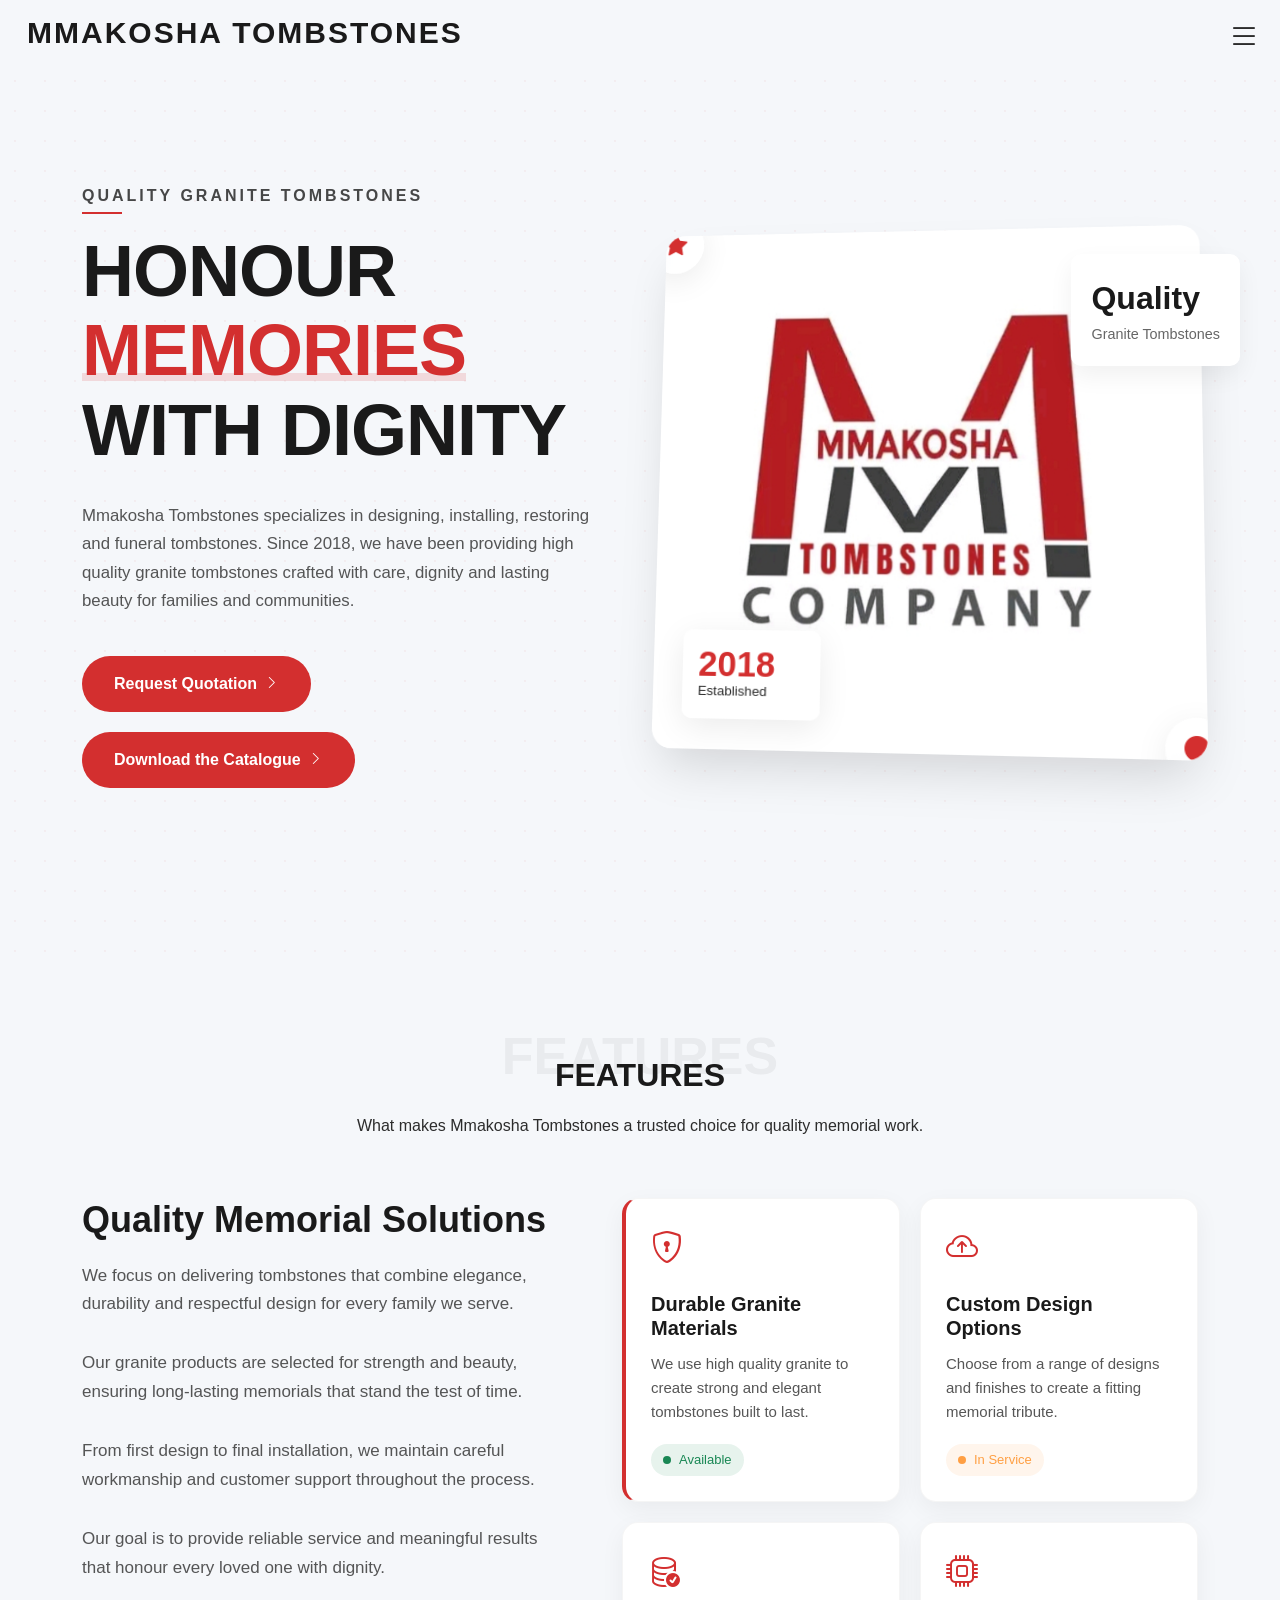
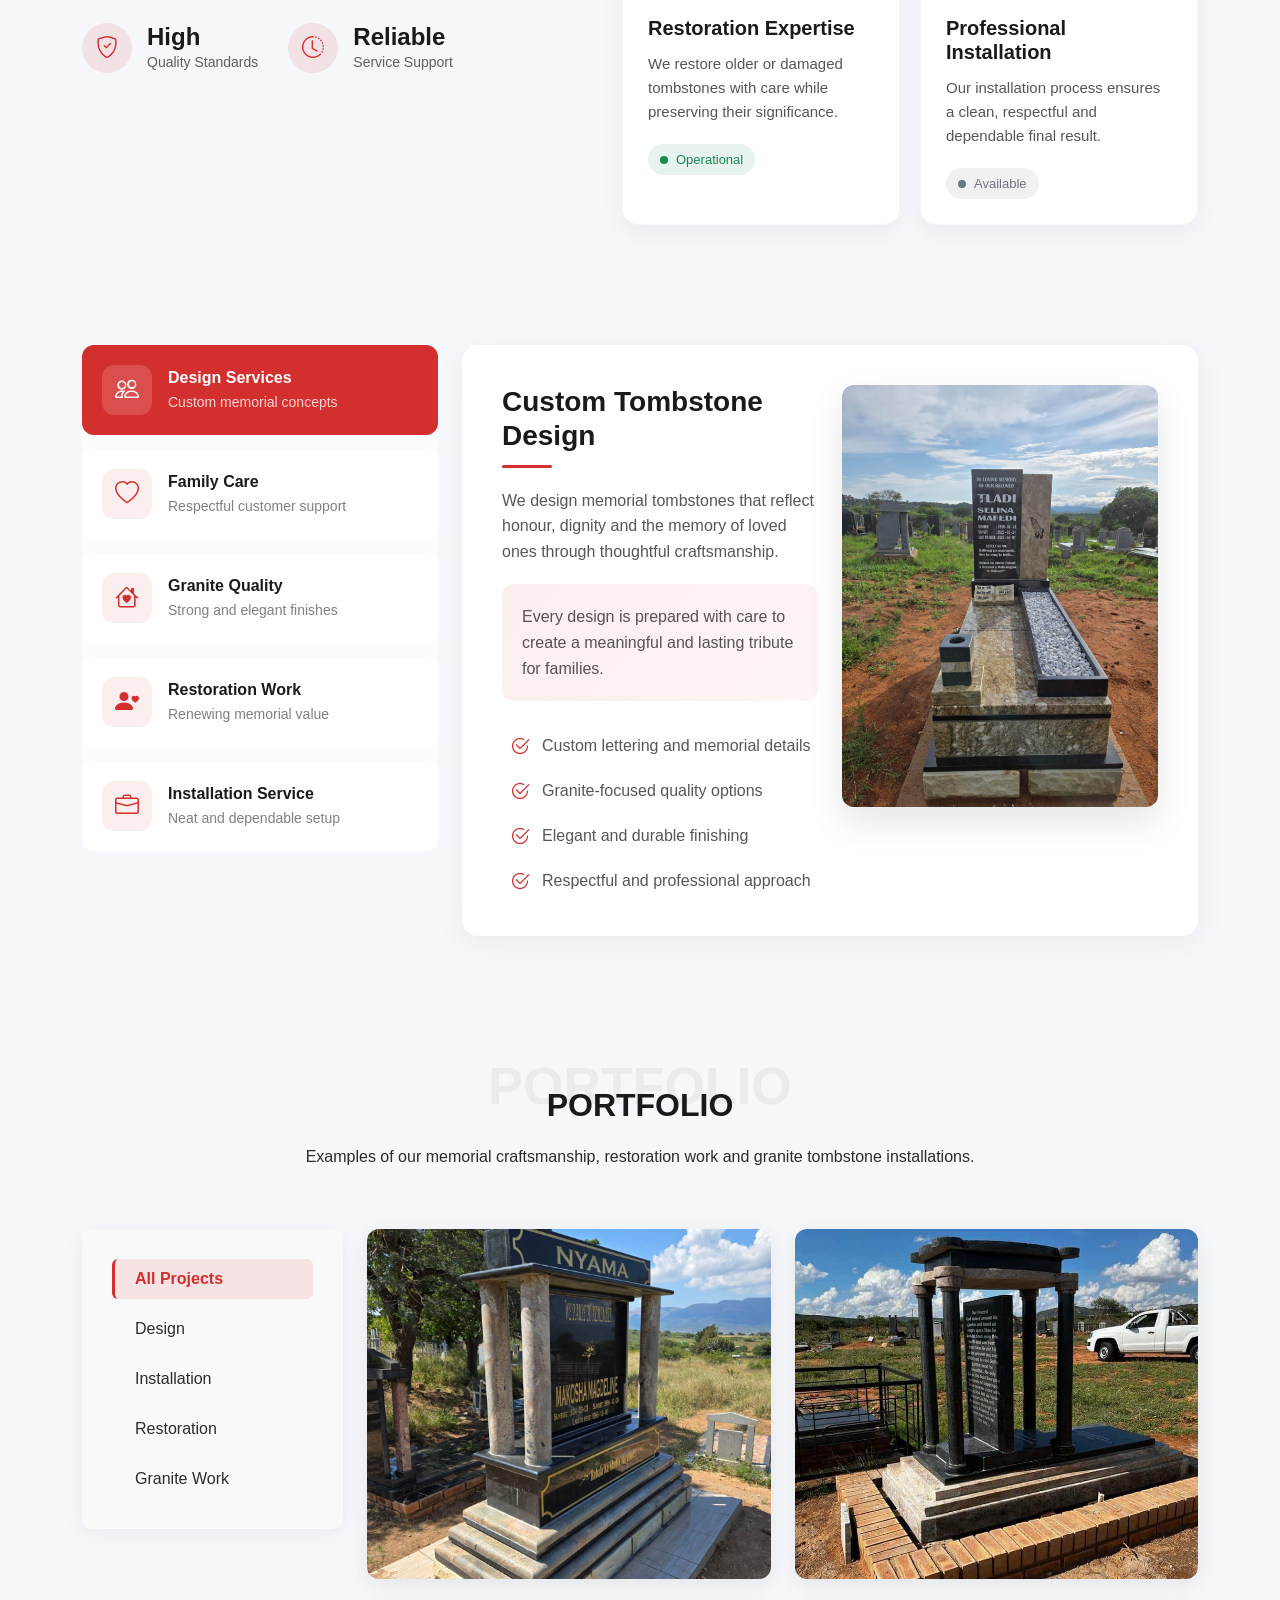
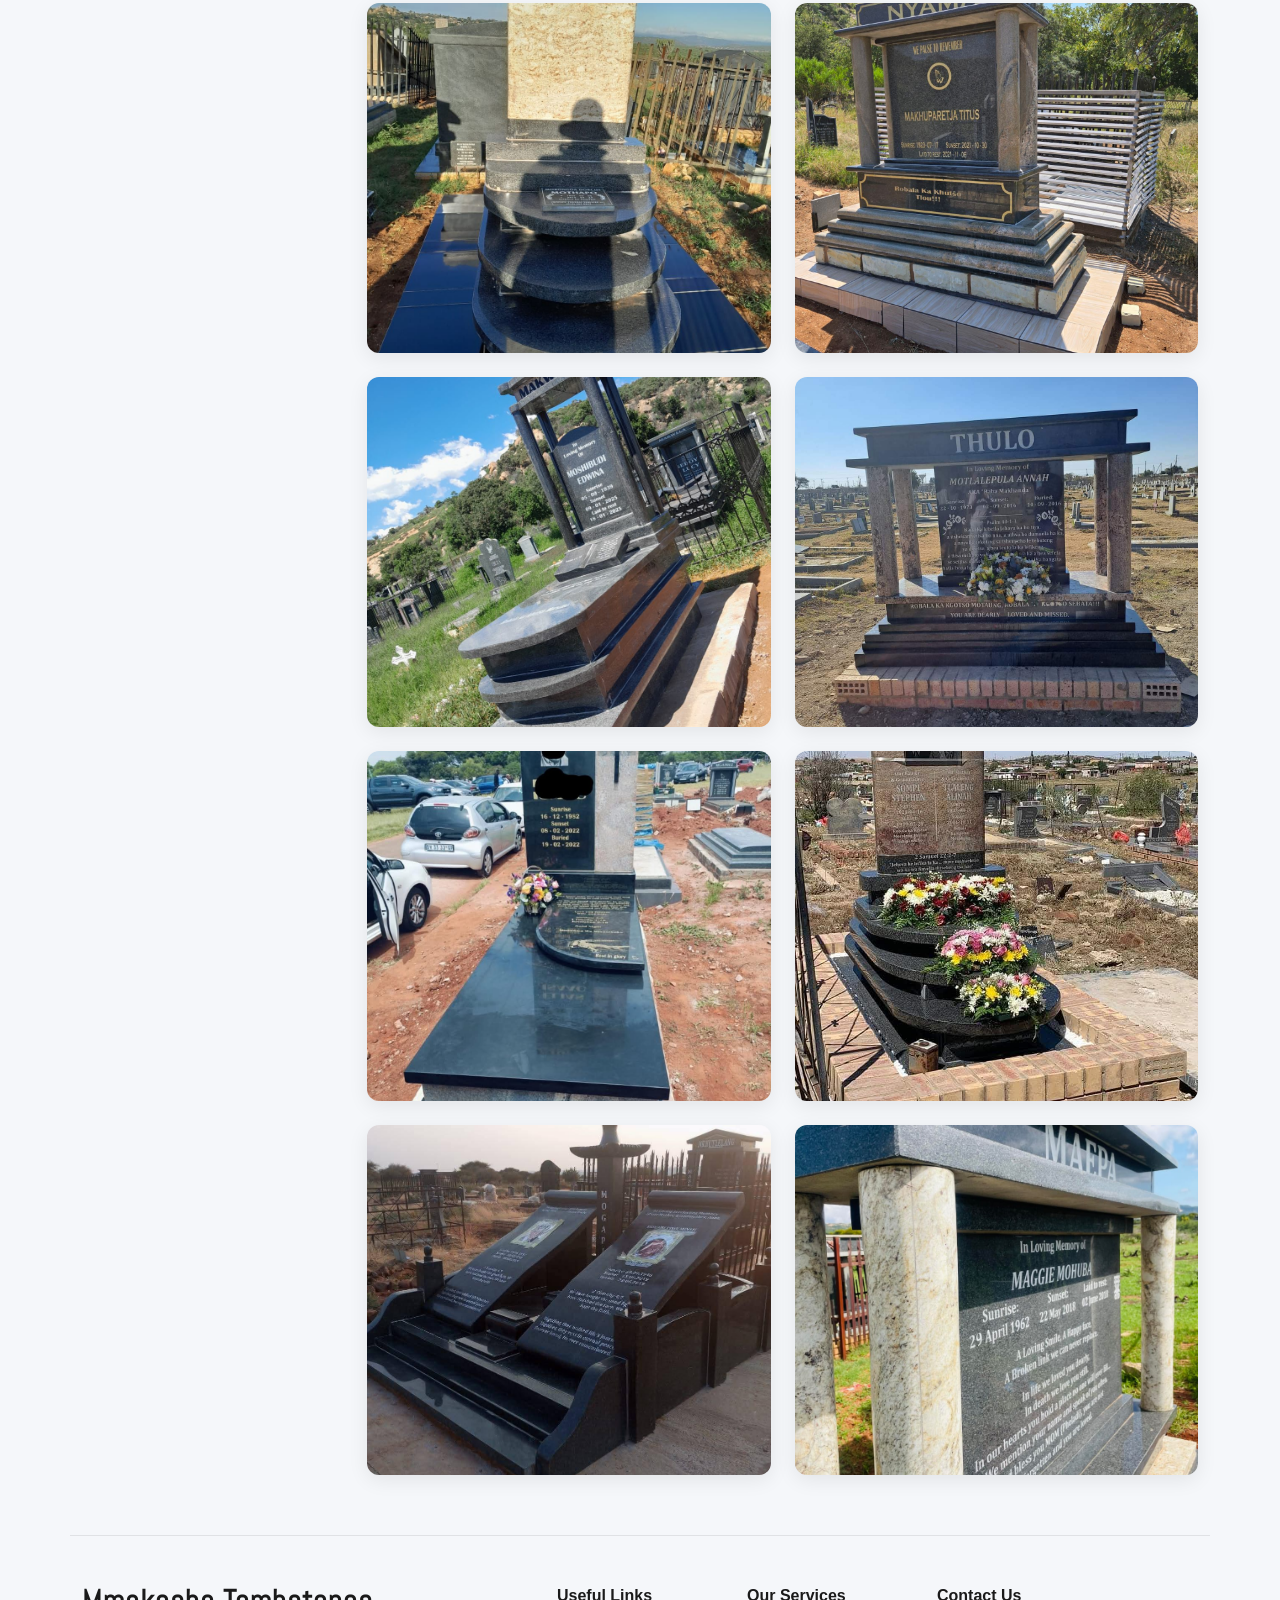
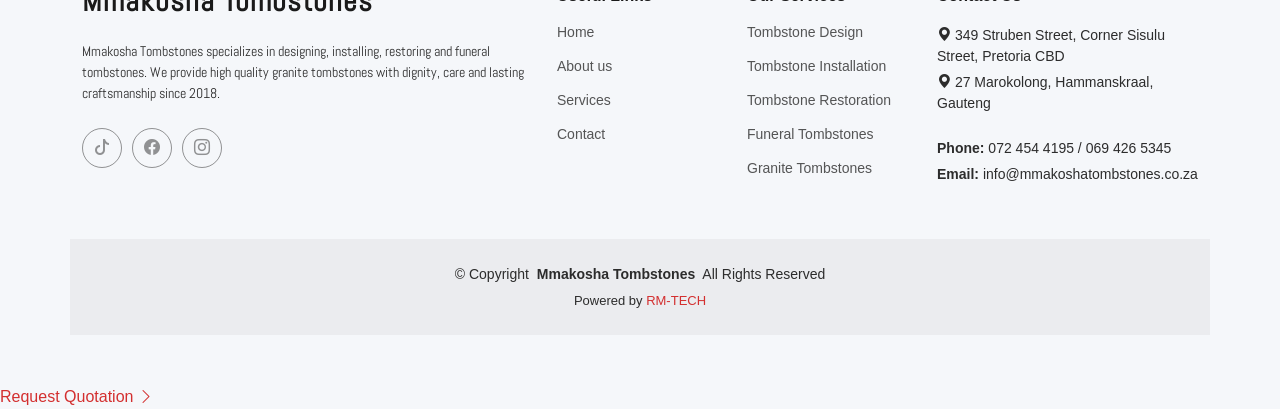
==== commit 9a7e1233: "Updated project" ====
--- a/index.html
+++ b/index.html
@@ -517,13 +517,13 @@
 
                 <div class="col-lg-6 col-md-6 portfolio-item isotope-item filter-photography">
                   <div class="portfolio-wrap">
-                    <img src="assets/img/portfolio/1.jpeg" class="img-fluid" alt="Portfolio Image" loading="lazy">
+                    <img src="assets/img/customs/1.jpeg" class="img-fluid" alt="Portfolio Image" loading="lazy">
                     <div class="portfolio-info">
                       <div class="content">
                         <span class="category">Design</span>
                         <h4>Custom Memorial Design</h4>
                         <div class="portfolio-links">
-                          <a href="assets/img/portfolio/1.jpeg" class="glightbox" title="Custom Memorial Design"><i class="bi bi-plus-lg"></i></a>
+                          <a href="assets/img/customs/1.jpeg" class="glightbox" title="Custom Memorial Design"><i class="bi bi-plus-lg"></i></a>
                         </div>
                       </div>
                     </div>
@@ -532,13 +532,13 @@
 
                 <div class="col-lg-6 col-md-6 portfolio-item isotope-item filter-design">
                   <div class="portfolio-wrap">
-                    <img src="assets/img/portfolio/2.jpeg" class="img-fluid" alt="Portfolio Image" loading="lazy">
+                    <img src="assets/img/customs/2.jpeg" class="img-fluid" alt="Portfolio Image" loading="lazy">
                     <div class="portfolio-info">
                       <div class="content">
                         <span class="category">Installation</span>
                         <h4>Granite Tombstone Setup</h4>
                         <div class="portfolio-links">
-                          <a href="assets/img/portfolio/2.jpeg" class="glightbox" title="Granite Tombstone Setup"><i class="bi bi-plus-lg"></i></a>
+                          <a href="assets/img/customs/2.jpeg" class="glightbox" title="Granite Tombstone Setup"><i class="bi bi-plus-lg"></i></a>
                         </div>
                       </div>
                     </div>
@@ -547,13 +547,13 @@
 
                 <div class="col-lg-6 col-md-6 portfolio-item isotope-item filter-automotive">
                   <div class="portfolio-wrap">
-                    <img src="assets/img/portfolio/3.jpeg" class="img-fluid" alt="Portfolio Image" loading="lazy">
+                    <img src="assets/img/customs/3.jpeg" class="img-fluid" alt="Portfolio Image" loading="lazy">
                     <div class="portfolio-info">
                       <div class="content">
                         <span class="category">Restoration</span>
                         <h4>Memorial Restoration</h4>
                         <div class="portfolio-links">
-                          <a href="assets/img/portfolio/3.jpeg" class="glightbox" title="Memorial Restoration"><i class="bi bi-plus-lg"></i></a>
+                          <a href="assets/img/customs/3.jpeg" class="glightbox" title="Memorial Restoration"><i class="bi bi-plus-lg"></i></a>
                         </div>
                       </div>
                     </div>
@@ -562,13 +562,13 @@
 
                 <div class="col-lg-6 col-md-6 portfolio-item isotope-item filter-nature">
                   <div class="portfolio-wrap">
-                    <img src="assets/img/portfolio/4.jpeg" class="img-fluid" alt="Portfolio Image" loading="lazy">
+                    <img src="assets/img/customs/4.jpeg" class="img-fluid" alt="Portfolio Image" loading="lazy">
                     <div class="portfolio-info">
                       <div class="content">
                         <span class="category">Granite Work</span>
                         <h4>Premium Granite Finish</h4>
                         <div class="portfolio-links">
-                          <a href="assets/img/portfolio/4.jpeg" class="glightbox" title="Premium Granite Finish"><i class="bi bi-plus-lg"></i></a>
+                          <a href="assets/img/customs/4.jpeg" class="glightbox" title="Premium Granite Finish"><i class="bi bi-plus-lg"></i></a>
                         </div>
                       </div>
                     </div>
@@ -577,13 +577,13 @@
 
                 <div class="col-lg-6 col-md-6 portfolio-item isotope-item filter-photography">
                   <div class="portfolio-wrap">
-                    <img src="assets/img/portfolio/5.jpeg" class="img-fluid" alt="Portfolio Image" loading="lazy">
+                    <img src="assets/img/customs/5.jpeg" class="img-fluid" alt="Portfolio Image" loading="lazy">
                     <div class="portfolio-info">
                       <div class="content">
                         <span class="category">Design</span>
                         <h4>Elegant Memorial Concept</h4>
                         <div class="portfolio-links">
-                          <a href="assets/img/portfolio/5.jpeg" class="glightbox" title="Elegant Memorial Concept"><i class="bi bi-plus-lg"></i></a>
+                          <a href="assets/img/customs/5.jpeg" class="glightbox" title="Elegant Memorial Concept"><i class="bi bi-plus-lg"></i></a>
                         </div>
                       </div>
                     </div>
@@ -592,13 +592,13 @@
 
                 <div class="col-lg-6 col-md-6 portfolio-item isotope-item filter-design">
                   <div class="portfolio-wrap">
-                    <img src="assets/img/portfolio/6.jpeg" class="img-fluid" alt="Portfolio Image" loading="lazy">
+                    <img src="assets/img/customs/6.jpeg" class="img-fluid" alt="Portfolio Image" loading="lazy">
                     <div class="portfolio-info">
                       <div class="content">
                         <span class="category">Installation</span>
                         <h4>Completed Memorial Project</h4>
                         <div class="portfolio-links">
-                          <a href="assets/img/portfolio/6.jpeg" class="glightbox" title="Completed Memorial Project"><i class="bi bi-plus-lg"></i></a>
+                          <a href="assets/img/customs/6.jpeg" class="glightbox" title="Completed Memorial Project"><i class="bi bi-plus-lg"></i></a>
                         </div>
                       </div>
                     </div>
@@ -607,13 +607,13 @@
 
                 <div class="col-lg-6 col-md-6 portfolio-item isotope-item filter-design">
                   <div class="portfolio-wrap">
-                    <img src="assets/img/portfolio/7.jpeg" class="img-fluid" alt="Portfolio Image" loading="lazy">
+                    <img src="assets/img/customs/7.jpeg" class="img-fluid" alt="Portfolio Image" loading="lazy">
                     <div class="portfolio-info">
                       <div class="content">
                         <span class="category">Installation</span>
                         <h4>Completed Memorial Project</h4>
                         <div class="portfolio-links">
-                          <a href="assets/img/portfolio/7.jpeg" class="glightbox" title="Completed Memorial Project"><i class="bi bi-plus-lg"></i></a>
+                          <a href="assets/img/customs/7.jpeg" class="glightbox" title="Completed Memorial Project"><i class="bi bi-plus-lg"></i></a>
                         </div>
                       </div>
                     </div>
@@ -622,13 +622,13 @@
 
                 <div class="col-lg-6 col-md-6 portfolio-item isotope-item filter-design">
                   <div class="portfolio-wrap">
-                    <img src="assets/img/portfolio/8.jpeg" class="img-fluid" alt="Portfolio Image" loading="lazy">
+                    <img src="assets/img/customs/8.jpeg" class="img-fluid" alt="Portfolio Image" loading="lazy">
                     <div class="portfolio-info">
                       <div class="content">
                         <span class="category">Installation</span>
                         <h4>Completed Memorial Project</h4>
                         <div class="portfolio-links">
-                          <a href="assets/img/portfolio/8.jpeg" class="glightbox" title="Completed Memorial Project"><i class="bi bi-plus-lg"></i></a>
+                          <a href="assets/img/customs/8.jpeg" class="glightbox" title="Completed Memorial Project"><i class="bi bi-plus-lg"></i></a>
                         </div>
                       </div>
                     </div>
@@ -637,13 +637,13 @@
 
                 <div class="col-lg-6 col-md-6 portfolio-item isotope-item filter-design">
                   <div class="portfolio-wrap">
-                    <img src="assets/img/portfolio/9.jpeg" class="img-fluid" alt="Portfolio Image" loading="lazy">
+                    <img src="assets/img/customs/Restoration.jpeg" class="img-fluid" alt="Portfolio Image" loading="lazy">
                     <div class="portfolio-info">
                       <div class="content">
                         <span class="category">Installation</span>
                         <h4>Completed Memorial Project</h4>
                         <div class="portfolio-links">
-                          <a href="assets/img/portfolio/9.jpeg" class="glightbox" title="Completed Memorial Project"><i class="bi bi-plus-lg"></i></a>
+                          <a href="assets/img/customs/Restoration.jpeg" class="glightbox" title="Completed Memorial Project"><i class="bi bi-plus-lg"></i></a>
                         </div>
                       </div>
                     </div>
@@ -652,13 +652,13 @@
 
                 <div class="col-lg-6 col-md-6 portfolio-item isotope-item filter-design">
                   <div class="portfolio-wrap">
-                    <img src="assets/img/portfolio/10.jpeg" class="img-fluid" alt="Portfolio Image" loading="lazy">
+                    <img src="assets/img/customs/GraniteQuality.jpeg" class="img-fluid" alt="Portfolio Image" loading="lazy">
                     <div class="portfolio-info">
                       <div class="content">
                         <span class="category">Installation</span>
                         <h4>Completed Memorial Project</h4>
                         <div class="portfolio-links">
-                          <a href="assets/img/portfolio/10.jpeg" class="glightbox" title="Completed Memorial Project"><i class="bi bi-plus-lg"></i></a>
+                          <a href="assets/img/customs/GraniteQuality.jpeg" class="glightbox" title="Completed Memorial Project"><i class="bi bi-plus-lg"></i></a>
                         </div>
                       </div>
                     </div>
@@ -689,10 +689,9 @@
           </a>
           <p>Mmakosha Tombstones specializes in designing, installing, restoring and funeral tombstones. We provide high quality granite tombstones with dignity, care and lasting craftsmanship since 2018.</p>
           <div class="social-links d-flex mt-4">
-            <a href=""><i class="bi bi-twitter-x"></i></a>
-            <a href=""><i class="bi bi-facebook"></i></a>
-            <a href=""><i class="bi bi-instagram"></i></a>
-            <a href=""><i class="bi bi-linkedin"></i></a>
+            <a href="https://www.tiktok.com/@mmakosha.tombston"><i class="bi bi-tiktok"></i></a>
+            <a href="https://www.facebook.com/p/Mmakosha-Tombstone-100093864946675/"><i class="bi bi-facebook"></i></a>
+            <a href="https://www.instagram.com/mmakoshatombstones/"><i class="bi bi-instagram"></i></a>
           </div>
         </div>
 
--- a/assets/css/main.css
+++ b/assets/css/main.css
@@ -7,30 +7,28 @@
 }
 
 /* Global Colors - The following color variables are used throughout the website. Updating them here will change the color scheme of the entire website */
-:root { 
-  --background-color: #070d1a; /* Background color for the entire website, including individual sections */
-  --default-color: #e4edf5; /* Default color used for the majority of the text content across the entire website */
-  --heading-color: #f2f8fe; /* Color for headings, subheadings and title throughout the website */
-  --accent-color: hsl(12, 81%, 39%); /* Accent color that represents your brand on the website. It's used for buttons, links, and other elements that need to stand out */
-  --surface-color: GREY ; /* The surface color is used as a background of boxed elements within sections, such as cards, icon boxes, or other elements that require a visual separation from the global background. */
-  --contrast-color: #ffffff; /* Contrast color for text, ensuring readability against backgrounds of accent, heading, or default colors. */
-}
-
-/* Nav Menu Colors - The following color variables are used specifically for the navigation menu. They are separate from the global colors to allow for more customization options */
 :root {
-  --nav-color: #e4edf5;  /* The default color of the main navmenu links */
-  --nav-hover-color: #10a3d7; /* Applied to main navmenu links when they are hovered over or active */
-  --nav-mobile-background-color: rgba(22, 29, 44, 0.95); /* Used as the background color for mobile navigation menu */
-  --nav-dropdown-background-color: rgba(23, 30, 47, 0.95); /* Used as the background color for dropdown items that appear when hovering over primary navigation items */
-  --nav-dropdown-color: rgba(215, 226, 235, 0.645); /* Used for navigation links of the dropdown items in the navigation menu. */
-  --nav-dropdown-hover-color: #ffffff; /* Similar to --nav-hover-color, this color is applied to dropdown navigation links when they are hovered over. */
-}
-
-/* Color Presets - These classes override global colors when applied to any section or element, providing reuse of the sam color scheme. */
+  --background-color: #f5f7fa; /* Main background */
+  --default-color: #2c2c2c; /* Body text */
+  --heading-color: #1a1a1a; /* Headings */
+  --accent-color: #d32f2f; /* Brand red */
+  --surface-color: #ffffff; /* Cards / sections */
+  --contrast-color: #ffffff; /* Text on buttons */
+
+  /* Navigation */
+  --nav-color: #2c2c2c;
+  --nav-hover-color: #d32f2f;
+  --nav-mobile-background-color: rgba(255, 255, 255, 0.95);
+  --nav-dropdown-background-color: #ffffff;
+  --nav-dropdown-color: #555;
+  --nav-dropdown-hover-color: #000000;
+}
+
+/* Color Presets - The following classes override global colors when applied to any section or element, providing reuse of the same color scheme. */
 
 .light-background {
-  --background-color: #111623;
-  --surface-color: #161c2a;
+  --background-color: #ffffff;
+  --surface-color: #f8f9fb;
 }
 
 .dark-background {
@@ -50,30 +48,22 @@
 # General Styling & Shared Classes
 --------------------------------------------------------------*/
 body {
+  background-color: var(--background-color);
   color: var(--default-color);
-  background-color: var(--background-color);
-  font-family: var(--default-font);
+  font-family: "Poppins", sans-serif;
+}
+
+h1, h2, h3, h4, h5, h6 {
+  color: var(--heading-color);
 }
 
 a {
   color: var(--accent-color);
   text-decoration: none;
-  transition: 0.3s;
 }
 
 a:hover {
-  color: color-mix(in srgb, var(--accent-color), transparent 25%);
-  text-decoration: none;
-}
-
-h1,
-h2,
-h3,
-h4,
-h5,
-h6 {
-  color: var(--heading-color);
-  font-family: var(--heading-font);
+  color: #c62828; /* smoother red hover */
 }
 
 
@@ -95,14 +85,14 @@
 
 .quotation-modal .form-container p {
   margin-bottom: 20px;
-  color: #6c757d;
+  color: #666; /* softer modern gray */
 }
 
 /* PHP Email Form Messages
 ------------------------------*/
 .php-email-form .error-message {
   display: none;
-  background: #df1529;
+  background: #d32f2f; /* brand red */
   color: #ffffff;
   text-align: left;
   padding: 15px;
@@ -113,7 +103,7 @@
 .php-email-form .sent-message {
   display: none;
   color: #ffffff;
-  background: #059652;
+  background: #2e7d32; /* cleaner green */
   text-align: center;
   padding: 15px;
   margin-bottom: 24px;
@@ -180,8 +170,10 @@
   color: var(--heading-color);
 }
 
+/* 🔥 ADD THIS (IMPORTANT) */
 .scrolled .header {
-  box-shadow: 0px 0 18px rgba(0, 0, 0, 0.1);
+  background-color: #ffffff; /* makes navbar visible */
+  box-shadow: 0px 0 18px rgba(0, 0, 0, 0.08);
 }
 
 /*--------------------------------------------------------------
@@ -442,7 +434,7 @@
   position: fixed;
   top: calc(50% - 30px);
   left: calc(50% - 30px);
-  border: 6px solid #ffffff;
+  border: 6px solid #e5e7eb; /* light gray instead of white */
   border-color: var(--accent-color) transparent var(--accent-color) transparent;
   border-radius: 50%;
   width: 60px;
@@ -459,7 +451,6 @@
     transform: rotate(360deg);
   }
 }
-
 /*--------------------------------------------------------------
 # Scroll Top Button
 --------------------------------------------------------------*/
@@ -807,7 +798,7 @@
   display: inline-flex;
   align-items: center;
   justify-content: center;
-  border: 1px solid color-mix(in srgb, var(--default-color), transparent 75%);
+  border: 1px solid #d1d5db; /* cleaner visible border */
   background-color: transparent;
   color: var(--default-color);
   padding: 1rem 2rem;
@@ -817,7 +808,8 @@
 }
 
 .hero .hero-content .hero-buttons .secondary-btn:hover {
-  border-color: var(--default-color);
+  border-color: var(--accent-color); /* better interaction */
+  color: var(--accent-color); /* subtle premium effect */
   transform: translateY(-3px);
 }
 
@@ -831,7 +823,7 @@
   overflow: hidden;
   transform: perspective(1000px) rotateY(-5deg) rotateX(5deg);
   transition: transform 0.5s ease;
-  box-shadow: 0 25px 50px -12px rgba(0, 0, 0, 0.25);
+  box-shadow: 0 25px 50px -12px rgba(0, 0, 0, 0.15); /* softer shadow */
 }
 
 .hero .hero-visual .image-wrapper:hover {
@@ -852,9 +844,9 @@
   align-items: center;
   justify-content: center;
   border-radius: 50%;
-  background-color: color-mix(in srgb, var(--surface-color), transparent 40%);
+  background-color: rgba(255, 255, 255, 0.85); /* clearer glass effect */
   backdrop-filter: blur(10px);
-  box-shadow: 0 8px 32px rgba(0, 0, 0, 0.1);
+  box-shadow: 0 8px 32px rgba(0, 0, 0, 0.08); /* softer shadow */
   animation: float 6s ease-in-out infinite;
 }
 
@@ -879,13 +871,13 @@
   position: absolute;
   bottom: 30px;
   left: 30px;
-  background-color: color-mix(in srgb, var(--surface-color), transparent 40%);
+  background-color: rgba(255, 255, 255, 0.9); /* improved visibility */
   backdrop-filter: blur(10px);
   border-radius: 10px;
   padding: 1rem;
   display: flex;
   flex-direction: column;
-  box-shadow: 0 8px 32px rgba(0, 0, 0, 0.1);
+  box-shadow: 0 8px 32px rgba(0, 0, 0, 0.08);
   min-width: 140px;
 }
 
@@ -909,7 +901,7 @@
   background-color: var(--surface-color);
   border-radius: 10px;
   padding: 1.25rem;
-  box-shadow: 0 10px 30px rgba(0, 0, 0, 0.1);
+  box-shadow: 0 10px 25px rgba(0, 0, 0, 0.06); /* softer */
   display: flex;
   flex-direction: column;
   align-items: flex-start;
@@ -936,7 +928,7 @@
 
 .hero .hero-visual .client-counter .counter-text span {
   font-size: 0.9rem;
-  color: color-mix(in srgb, var(--default-color), transparent 20%);
+  color: #666; /* clearer readable gray */
 }
 
 @keyframes float {
@@ -962,7 +954,7 @@
 }
 
 .about .about-image-wrapper img {
-  box-shadow: 0 15px 30px rgba(0, 0, 0, 0.1);
+  box-shadow: 0 15px 30px rgba(0, 0, 0, 0.06); /* softer shadow */
 }
 
 .about .about-image-wrapper .mission-card {
@@ -978,7 +970,7 @@
   display: flex;
   align-items: center;
   gap: 1.25rem;
-  box-shadow: 0 10px 30px color-mix(in srgb, var(--accent-color), transparent 70%);
+  box-shadow: 0 10px 25px rgba(211, 47, 47, 0.2); /* cleaner red shadow */
 }
 
 .about .about-image-wrapper .mission-card .mission-icon {
@@ -986,7 +978,7 @@
   width: 60px;
   height: 60px;
   border-radius: 50%;
-  background-color: color-mix(in srgb, var(--contrast-color), transparent 85%);
+  background-color: rgba(255, 255, 255, 0.2); /* better visible on red */
   display: flex;
   align-items: center;
   justify-content: center;
@@ -1062,7 +1054,7 @@
   display: flex;
   align-items: center;
   gap: 0.75rem;
-  background-color: color-mix(in srgb, var(--background-color), var(--default-color) 5%);
+  background-color: #f8f9fb; /* cleaner light chip background */
   padding: 0.75rem 1.25rem;
   border-radius: 50px;
   transition: all 0.3s ease;
@@ -1070,7 +1062,7 @@
 
 .about .about-content .values-list .value-item:hover {
   transform: translateY(-3px);
-  background-color: color-mix(in srgb, var(--accent-color), transparent 90%);
+  background-color: #fef2f2; /* soft red hover */
 }
 
 .about .about-content .values-list .value-item .value-icon {
